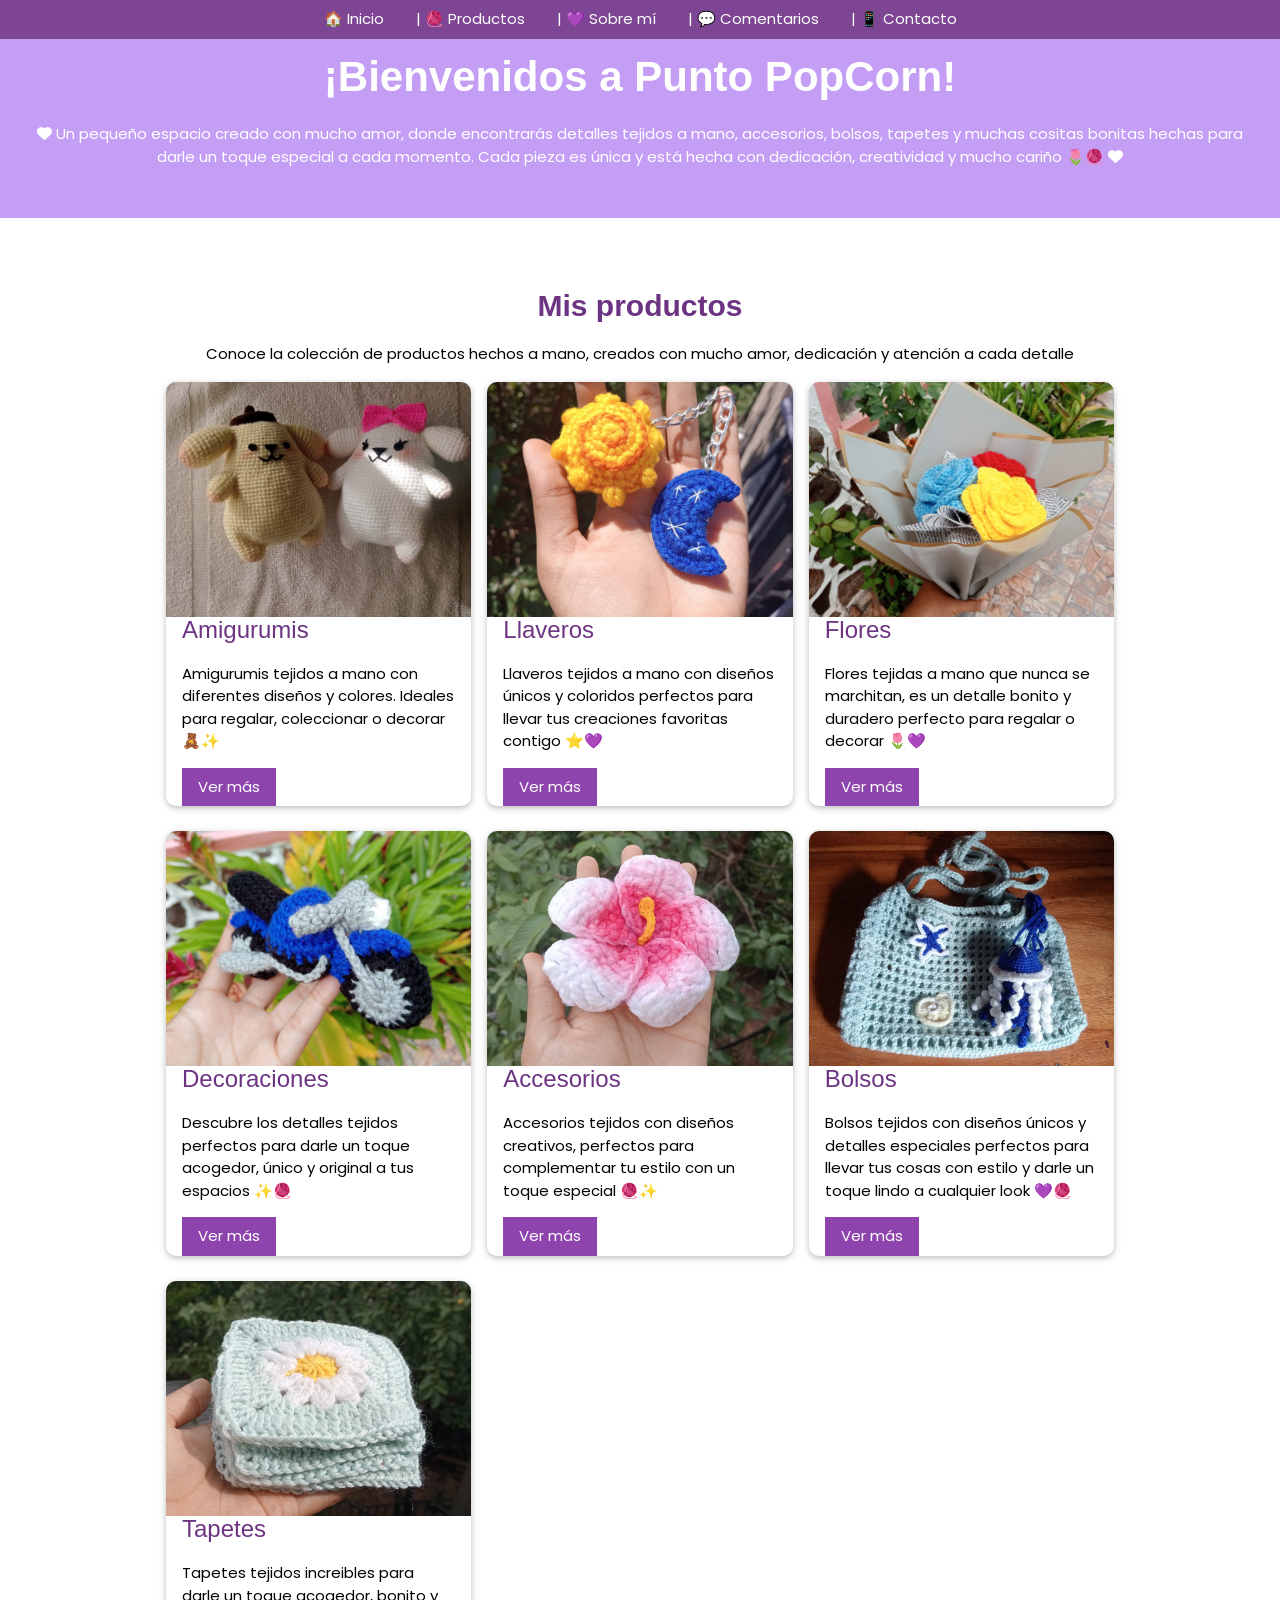
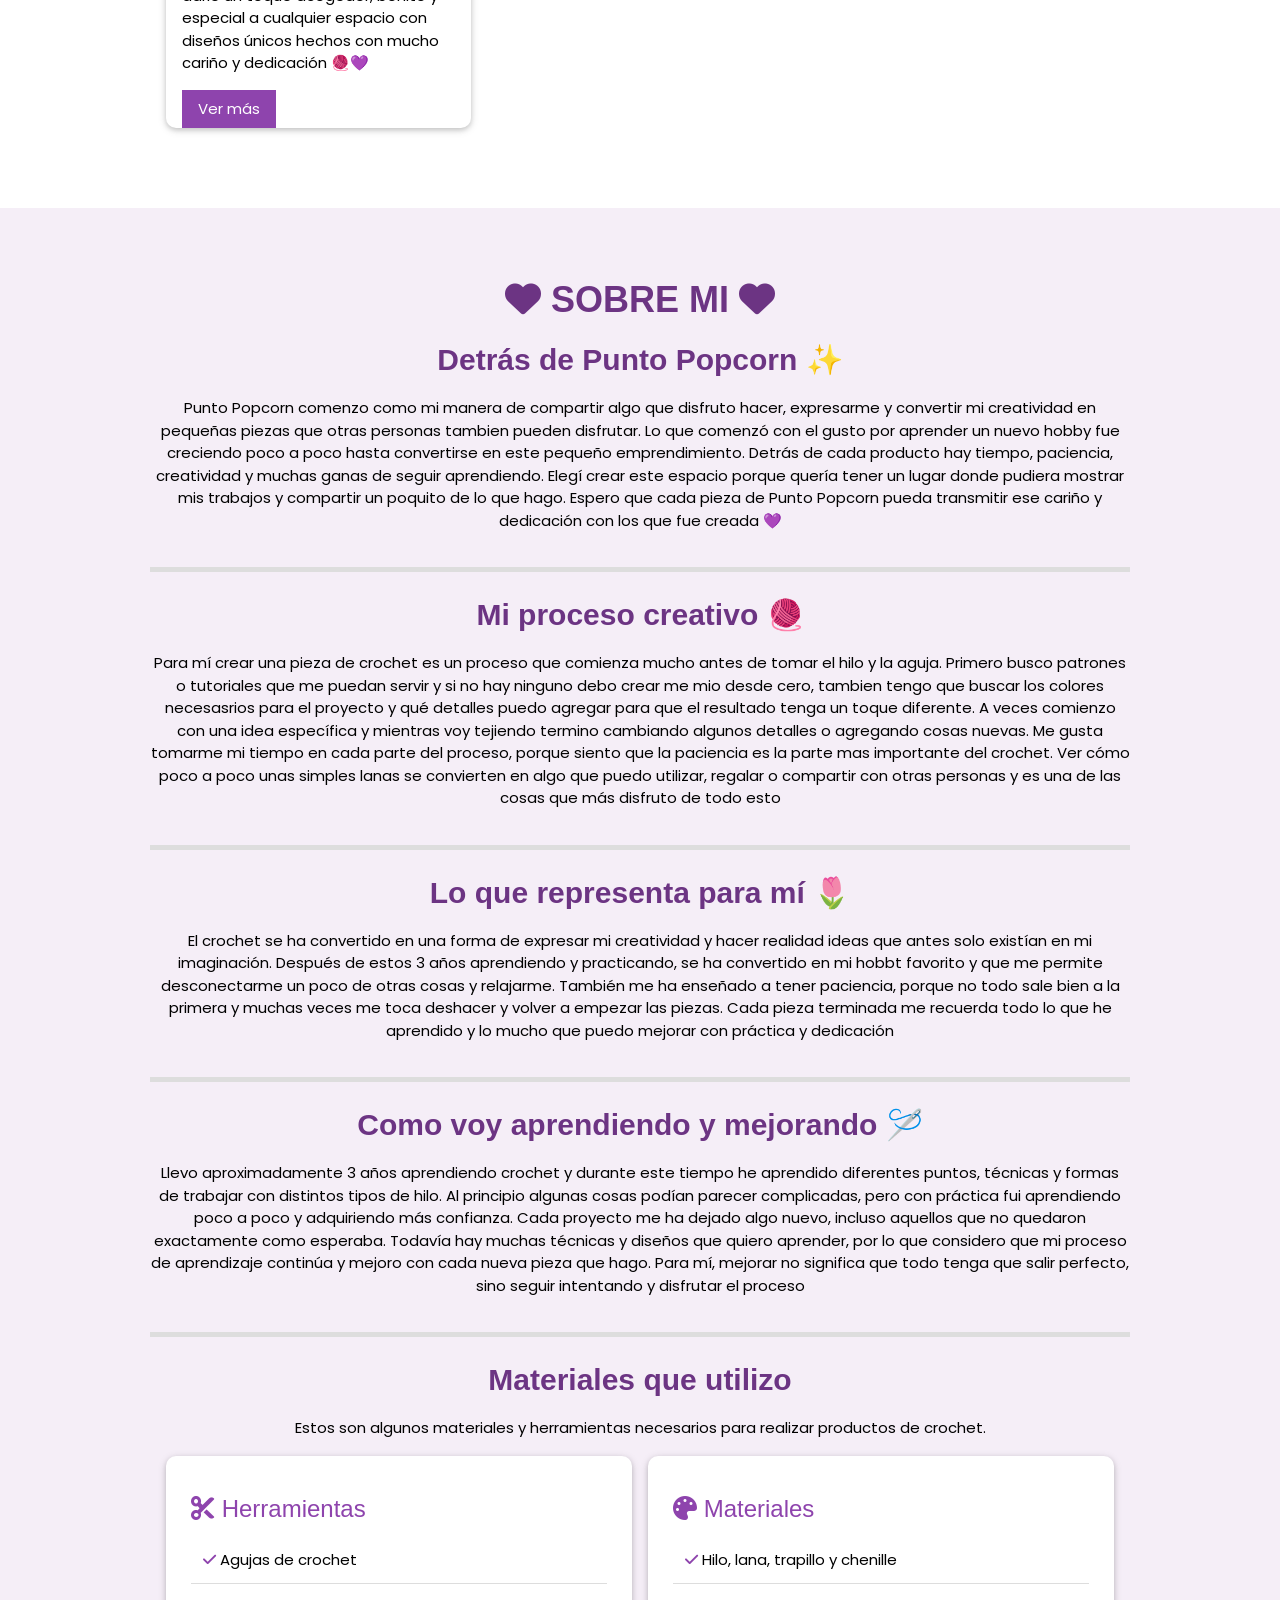
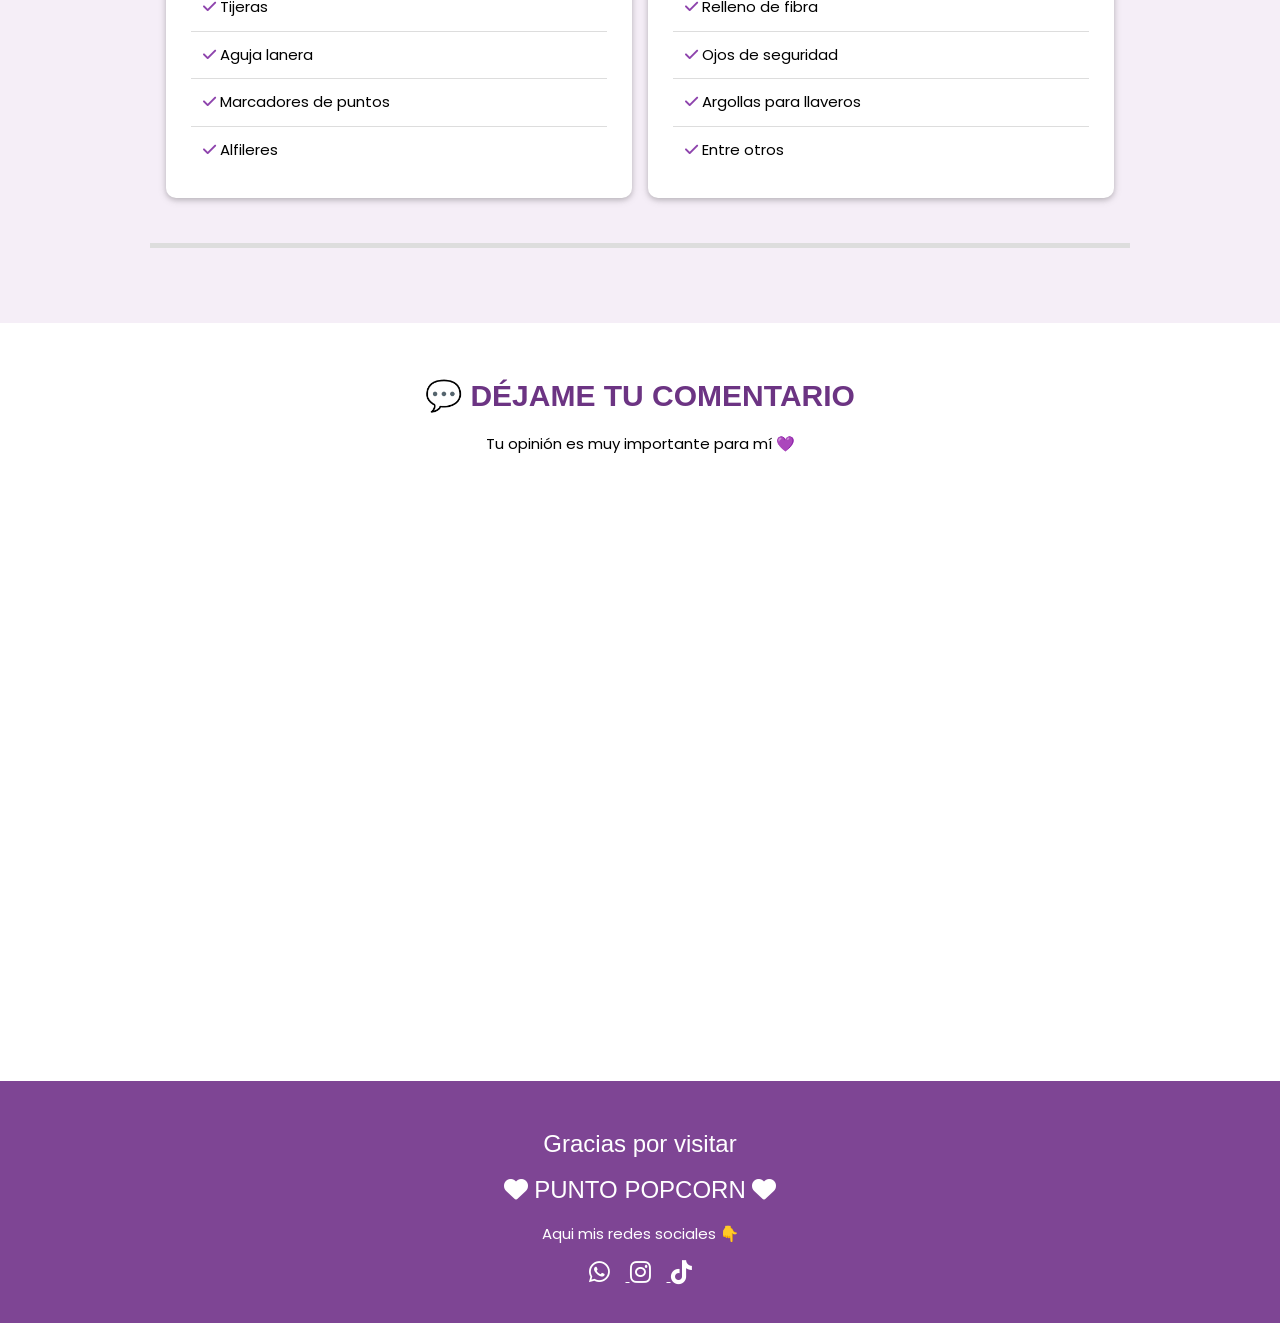
==== index.html @ 072940c1 "Update print statement from 'Hello' to 'Goodbye'" ====
<!DOCTYPE html>
<html lang="es">

<head>

    <meta charset="UTF-8">

    <meta name="viewport" content="width=device-width, initial-scale=1.0">

    <title>Punto PopCorn</title>

    <link rel="icon" type="image/png" href="Imagenes/logo.png">
    
    <!-- Biblioteca W3.CSS -->
    <link rel="stylesheet" href="https://www.w3schools.com/w3css/4/w3.css">

    <!-- Font Awesome para los iconos -->
    <link rel="stylesheet" href="https://cdnjs.cloudflare.com/ajax/libs/font-awesome/6.5.2/css/all.min.css">

    <!-- Fuente Poppins -->
    <link href="https://fonts.googleapis.com/css2?family=Poppins:wght@300;400;600;700&display=swap" rel="stylesheet">

    <!-- Nuestro archivo de estilos -->
    <link rel="stylesheet" href="style.css">

</head>

<body>

    <!-- ENCABEZADO -->
    <header id="inicio" class="encabezado w3-container w3-center">

        <h1>
           ¡Bienvenidos a Punto PopCorn!
        </h1>

        <p>
            <i class="fa-solid fa-heart"></i>
            Un pequeño espacio creado con mucho amor, donde encontrarás detalles tejidos a mano, accesorios, bolsos, tapetes y muchas cositas bonitas hechas para darle un toque especial a cada momento. Cada pieza es única y está hecha con dedicación, creatividad y mucho cariño 🌷🧶
            <i class="fa-solid fa-heart"></i>
        </p>

    </header>


    <!-- BARRA DE NAVEGACIÓN -->
   <nav class="w3-bar menu barra-navegacion">

    <a href="#inicio" class="w3-bar-item w3-button">
        🏠 Inicio
    </a>

    <a href="#productos" class="w3-bar-item w3-button">
        | 🧶 Productos
    </a>

    <a href="#materiales" class="w3-bar-item w3-button">
        | 💜 Sobre mí
    </a>

    <a href="#comentarios" class="w3-bar-item w3-button">
        | 💬 Comentarios
    </a>

    <a href="#contacto" class="w3-bar-item w3-button">
        | 📱 Contacto
    </a>

</nav>


    <!-- BANNER PRINCIPAL 
    <section id="inicio" class="banner">

        <div class="w3-center">

            <h1>¡Bienvenidos a Punto PopCorn!</h1>

            <p>
                Este es un pequeño espacio creado con mucho cariño para compartir mis productos y hacer que cada momento sea un poquito más especial 🧶✨
            </p>

            <a href="#productos" class="w3-button boton">
                Ver productos
            </a>

        </div>

    </section>
-->

    <!-- SECCIÓN DE PRODUCTOS -->
    <section id="productos" class="seccion">

        <div class="w3-content">

            <h2 class="w3-center titulo">
                Mis productos
            </h2>

            <p class="w3-center">
                Conoce la colección de productos hechos a mano, creados con mucho amor, dedicación y atención a cada detalle 
            </p>


            <div class="w3-row-padding w3-margin-top">


                <!-- TARJETA 1 -->
                <div class="w3-third">

                    <div class="w3-card tarjeta">

                        <!-- ESPACIO PARA TU IMAGEN -->
                        <div class="espacio-imagen">
                            <p>
                                <img src="Imagenes/producto1.jpeg" class="imagen-producto">
                            </p>
                        </div>

                        <div class="w3-container">

                            <h3>Amigurumis</h3>

                            <p>
                                Amigurumis tejidos a mano con diferentes diseños y colores. Ideales para regalar, coleccionar o decorar 🧸✨
                            </p>

                            <a href="amigurumis.html" class="w3-button boton">
                                Ver más
                            </a>

                        </div>

                    </div>

                </div>

                <!-- TARJETA 2 -->
                <div class="w3-third">

                    <div class="w3-card tarjeta">

                        <!-- ESPACIO PARA TU IMAGEN -->
                        <div class="espacio-imagen">
                            <p>
                                <img src="Imagenes/producto2.jpeg" class="imagen-producto">
                            </p>
                        </div>

                        <div class="w3-container">

                            <h3>Llaveros</h3>

                            <p>
                                Llaveros tejidos a mano con diseños únicos y coloridos perfectos para llevar tus creaciones favoritas contigo ⭐💜
                            </p>

                            <a href="llaveros.html" class="w3-button boton">
                                Ver más
                            </a>

                        </div>

                    </div>

                </div>

                <!-- TARJETA 3 -->
                <div class="w3-third">

                    <div class="w3-card tarjeta">

                        <!-- ESPACIO PARA TU IMAGEN -->
                        <div class="espacio-imagen">
                            <p>
                                <img src="Imagenes/producto3.jpeg" class="imagen-producto">
                            </p>
                        </div>

                        <div class="w3-container">

                            <h3>Flores</h3>

                            <p>
                                Flores tejidas a mano que nunca se marchitan, es un detalle bonito y duradero perfecto para regalar o decorar 🌷💜
                            </p>

                            <a href="flores.html" class="w3-button boton">
                                Ver más
                            </a>

                        </div>

                    </div>

                </div>

                <!-- TARJETA 4 -->
                <div class="w3-third">

                    <div class="w3-card tarjeta">

                        <!-- ESPACIO PARA TU IMAGEN -->
                        <div class="espacio-imagen">
                            <p>
                                <img src="Imagenes/producto4.jpeg" class="imagen-producto">
                            </p>
                        </div>

                        <div class="w3-container">

                            <h3>Decoraciones</h3>

                            <p>
                               Descubre los detalles tejidos perfectos para darle un toque acogedor, único y original a tus espacios ✨🧶
                            </p>

                            <a href="decoraciones.html" class="w3-button boton">
                                Ver más
                            </a>

                        </div>

                    </div>

                </div>

                <!-- TARJETA 5 -->
                <div class="w3-third">

                    <div class="w3-card tarjeta">

                        <!-- ESPACIO PARA TU IMAGEN -->
                        <div class="espacio-imagen">
                            <p>
                                <img src="Imagenes/producto5.jpeg" class="imagen-producto">
                            </p>
                        </div>

                        <div class="w3-container">

                            <h3>Accesorios</h3>

                            <p>
                               Accesorios tejidos con diseños creativos, perfectos para complementar tu estilo con un toque especial 🧶✨
                            </p>

                            <a href="accesorios.html" class="w3-button boton">
                                Ver más
                            </a>

                        </div>

                    </div>

                </div>

                <!-- TARJETA 6 -->
                <div class="w3-third">

                    <div class="w3-card tarjeta">

                        <!-- ESPACIO PARA TU IMAGEN -->
                        <div class="espacio-imagen">
                            <p>
                                <img src="Imagenes/producto6.jpeg" class="imagen-producto">
                            </p>
                        </div>

                        <div class="w3-container">

                            <h3>Bolsos</h3>

                            <p>
                               Bolsos tejidos con diseños únicos y detalles especiales perfectos para llevar tus cosas con estilo y darle un toque lindo a cualquier look 💜🧶
                            </p>

                            <a href="bolsos.html" class="w3-button boton">
                                Ver más
                            </a>

                        </div>

                    </div>

                </div>

                <!-- TARJETA 7 -->
                <div class="w3-third">

                    <div class="w3-card tarjeta">

                        <!-- ESPACIO PARA TU IMAGEN -->
                        <div class="espacio-imagen">
                            <p>
                                <img src="Imagenes/no.jpeg" class="imagen-producto">
                            </p>
                        </div>

                        <div class="w3-container">

                            <h3>Tapetes</h3>

                            <p>
                               Tapetes tejidos increibles para darle un toque acogedor, bonito y especial a cualquier espacio con diseños únicos hechos con mucho cariño y dedicación 🧶💜
                            </p>

                            <a href="tapetes.html" class="w3-button boton">
                                Ver más
                            </a>

                        </div>

                    </div>

                </div>

            </div>

        </div>

    </section>


    <!-- SECCIÓN SOBRE MI -->
    <section id="materiales" class="seccion materiales">
        
            <h1 class="w3-center titulo">
                <i class="fa-solid fa-heart"></i>
                SOBRE MI
                <i class="fa-solid fa-heart"></i>
            </h1>

        <div class="w3-content w3-center">
                    
                    <h2 class="w3-center titulo">
                        Detrás de Punto Popcorn ✨
                    </h2>

                    <p>
                        Punto Popcorn comenzo como mi manera de compartir algo que disfruto hacer, expresarme y convertir mi creatividad en pequeñas piezas que otras personas tambien pueden disfrutar. Lo que comenzó con el gusto por aprender un nuevo hobby fue creciendo poco a poco hasta convertirse en este pequeño emprendimiento. Detrás de cada producto hay tiempo, paciencia, creatividad y muchas ganas de seguir aprendiendo. Elegí crear este espacio porque quería tener un lugar donde pudiera mostrar mis trabajos y compartir un poquito de lo que hago. Espero que cada pieza de Punto Popcorn pueda transmitir ese cariño y dedicación con los que fue creada 💜
                    </p>

                </div>

        <div class="w3-content w3-center">
            
            <h2 class="w3-center titulo">
                Mi proceso creativo 🧶
            </h2>

            <p>
                Para mí crear una pieza de crochet es un proceso que comienza mucho antes de tomar el hilo y la aguja. Primero busco patrones o tutoriales que me puedan servir y si no hay ninguno debo crear me mio desde cero, tambien tengo que buscar los colores necesasrios para el proyecto y qué detalles puedo agregar para que el resultado tenga un toque diferente. A veces comienzo con una idea específica y mientras voy tejiendo termino cambiando algunos detalles o agregando cosas nuevas. Me gusta tomarme mi tiempo en cada parte del proceso, porque siento que la paciencia es la parte mas importante del crochet. Ver cómo poco a poco unas simples lanas se convierten en algo que puedo utilizar, regalar o compartir con otras personas y es una de las cosas que más disfruto de todo esto
            </p>

        </div>

        <div class="w3-content w3-center">
            
            <h2 class="w3-center titulo">
                Lo que representa para mí 🌷
            </h2>

            <p>
                El crochet se ha convertido en una forma de expresar mi creatividad y hacer realidad ideas que antes solo existían en mi imaginación. Después de estos 3 años aprendiendo y practicando, se ha convertido en mi hobbt favorito y que me permite desconectarme un poco de otras cosas y relajarme. También me ha enseñado a tener paciencia, porque no todo sale bien a la primera y muchas veces me toca deshacer y volver a empezar las piezas. Cada pieza terminada me recuerda todo lo que he aprendido y lo mucho que puedo mejorar con práctica y dedicación
            </p>

        </div>

        <div class="w3-content w3-center">
            
            <h2 class="w3-center titulo">
                Como voy aprendiendo y mejorando 🪡
            </h2>

            <p>
                Llevo aproximadamente 3 años aprendiendo crochet y durante este tiempo he aprendido diferentes puntos, técnicas y formas de trabajar con distintos tipos de hilo. Al principio algunas cosas podían parecer complicadas, pero con práctica fui aprendiendo poco a poco y adquiriendo más confianza. Cada proyecto me ha dejado algo nuevo, incluso aquellos que no quedaron exactamente como esperaba. Todavía hay muchas técnicas y diseños que quiero aprender, por lo que considero que mi proceso de aprendizaje continúa y mejoro con cada nueva pieza que hago. Para mí, mejorar no significa que todo tenga que salir perfecto, sino seguir intentando y disfrutar el proceso
            </p>

        </div>

        

        <div class="w3-content">

            <h2 class="w3-center titulo">
                Materiales que utilizo
            </h2>

            <p class="w3-center">
                Estos son algunos materiales y herramientas necesarios para realizar
                productos de crochet.
            </p>


            <div class="w3-row-padding w3-margin-top">


                <div class="w3-half">

                    <div class="w3-card tarjeta-material">

                        <h3>
                            <i class="fa-solid fa-scissors"></i>
                            Herramientas
                        </h3>

                        <ul class="w3-ul">

                            <li>
                                <i class="fa-solid fa-check"></i>
                                Agujas de crochet
                            </li>

                            <li>
                                <i class="fa-solid fa-check"></i>
                                Tijeras
                            </li>

                            <li>
                                <i class="fa-solid fa-check"></i>
                                Aguja lanera
                            </li>

                            <li>
                                <i class="fa-solid fa-check"></i>
                                Marcadores de puntos
                            </li>
                            
                            <li>
                                <i class="fa-solid fa-check"></i>
                                Alfileres
                            </li>

                        </ul>

                    </div>

                </div>


                <div class="w3-half">

                    <div class="w3-card tarjeta-material">

                        <h3>
                            <i class="fa-solid fa-palette"></i>
                            Materiales
                        </h3>

                        <ul class="w3-ul">

                            <li>
                                <i class="fa-solid fa-check"></i>
                                Hilo, lana, trapillo y chenille
                            </li>

                            <li>
                                <i class="fa-solid fa-check"></i>
                                Relleno de fibra
                            </li>

                            <li>
                                <i class="fa-solid fa-check"></i>
                                Ojos de seguridad
                            </li>

                            <li>
                                <i class="fa-solid fa-check"></i>
                                Argollas para llaveros
                            </li>

                            <li>
                                <i class="fa-solid fa-check"></i>
                                Entre otros
                            </li>

                        </ul>

                    </div>

                </div>

            </div>

        </div>

    </section>

    <!-- SECCIÓN COMENTARIOS -->
<section id="comentarios" class="seccion comentarios">

    <div class="w3-content w3-center">

        <h2 class="w3-center titulo">
            💬 DÉJAME TU COMENTARIO
        </h2>

        <p>
            Tu opinión es muy importante para mí 💜
        </p>

        <div class="formulario-google">

            <iframe 
                src="https://docs.google.com/forms/d/e/1FAIpQLSfWTBOUs1dNSIxHDwRB4_wzj9mtR5c60q-Q93vKbXkns4Nuuw/viewform?embedded=true"
                width="640"
                height="565"
                frameborder="0"
                marginheight="0"
                marginwidth="0">
                Cargando…
            </iframe>

        </div>

    </div>

</section>

    <!-- COMENTARIOS 
     <div class="w3-content w3-center comentarios">

    <h2 class="titulo">
        💬 Déjame tu comentario
    </h2>

    <p>
        Me encantaría saber qué opinas de mis productos 🌷
    </p>

    <form>
        <input 
            class="w3-input w3-border" 
            type="text" 
            placeholder="Tu nombre"
            required
        >

        <br>

        <textarea 
            class="w3-input w3-border" 
            rows="4" 
            placeholder="Escribe tu comentario..."
            required
        ></textarea>

        <br>

        <button class="w3-button boton" type="submit">
            💌 Enviar comentario
        </button>
    </form> -->

</div>

    <!-- PIE DE PÁGINA -->
   <footer id="contacto" class="pie-pagina">

    <h3>Gracias por visitar</h3>

    <h3>
        <i class="fa-solid fa-heart"></i>
        PUNTO POPCORN
        <i class="fa-solid fa-heart"></i>
    </h3>

    <p>
        Aqui mis redes sociales 👇
    </p>

    <div>
        <a href="https://wa.me/50433105669" target="_blank">
            <i class="fa-brands fa-whatsapp w3-xlarge w3-margin-right"></i>
        </a>

        <a href="https://www.instagram.com/punto_popcornhn/?utm_source=ig_web_button_share_sheet" target="_blank">
            <i class="fa-brands fa-instagram w3-xlarge w3-margin-right"></i>
        </a>

        <a href="https://www.tiktok.com/@punto_popcorn?is_from_webapp=1&sender_device=pc" target="_blank">
            <i class="fa-brands fa-tiktok w3-xlarge"></i>
        </a>

    </div>

</footer>
---- style.css ----
/* ESTILOS GENERALES */

body {
    font-family: 'Poppins', sans-serif;
    margin: 0;
}


/* ENCABEZADO */

.encabezado {
    background-color: #c49ef5;
    color: white;
    padding: 35px;
}

.encabezado h1 {
    font-size: 42px;
    font-weight: 700;
}


/* MENÚ */

.barra-navegacion {
    display: flex;
    justify-content: center;
    flex-wrap: nowrap;
    overflow-x: auto;
}

.barra-navegacion a {
    flex-shrink: 0;
}

.menu {
    position: fixed;
    top: 0;
    left: 0;
    width: 100%;
    z-index: 1000;
    background-color: #7e4594;
}

.menu a {
    color: white;
}

.menu a:hover {
    background-color: #bb8fce;
    color: white;
}


/* BANNER 

.banner {
    background-color: #cc91e7;
    height: 350px;
    display: flex;
    justify-content: center;
    align-items: center;
    color: #400046;
}

.banner h1 {
    font-size: 45px;
    font-weight: 700;
}
*/

/* BOTONES */

.boton {
    background-color: #8e44ad;
    color: white;
}

.boton:hover {
    background-color: #6c3483;
}


/* SECCIONES */

.seccion {
    padding: 55px 20px;
}


/* TITULOS */

.titulo {
    color: #6c3483;
    font-weight: 700;
}


/* TARJETAS */

.tarjeta {
    background-color: white;
    margin-bottom: 25px;
    border-radius: 10px;
    overflow: hidden;
}

.tarjeta h3 {
    color: #6c3483;
}


/* ESPACIO PARA LAS IMÁGENES */

.espacio-imagen {
    height: 220px;

    background-color: #eadcf0;

    display: flex;
    justify-content: center;
    align-items: center;

    color: #6c3483;
}

.imagen-producto {
    width: 100%;
    height: 250px;
    object-fit: cover;
}

/* SECCIÓN DE MATERIALES */

.materiales .w3-content {
    border-bottom: 5px solid #ddd;
    padding-bottom: 20px;
    margin-bottom: 20px;
}

.materiales {
    background-color: #f5eef7;
}

.tarjeta-material {
    background-color: white;
    padding: 25px;
    margin-bottom: 25px;
    border-radius: 10px;
}

.tarjeta-material h3 {
    color: #8e44ad;
}

.tarjeta-material li {
    padding: 12px;
}

.tarjeta-material i {
    color: #8e44ad;
}

/* SECCIÓN COMENTARIOS */

.comentarios {
    padding: 40px 20px;
}

.formulario-google {
    display: flex;
    justify-content: center;
    margin-top: 20px;
}

.formulario-google iframe {
    width: 100%;
    max-width: 640px;
    min-height: 565px;
    border: none;
    border-radius: 15px;
}

/* COMENTARIOS 

.comentarios {
    padding: 30px;
    margin-top: 30px;
    margin-bottom: 30px;
}

.comentarios input,
.comentarios textarea {
    border-radius: 10px;
}

.boton {
    border-radius: 10px;
} */

/* PIE DE PÁGINA */

.pie-pagina {
    background-color: #7e4594;
    color: white;

    text-align: center;

    padding: 35px;
}


/* RESPONSIVIDAD */

@media screen and (max-width: 600px) {

    .encabezado h1 {
        font-size: 30px;
    }

    .banner h1 {
        font-size: 32px;
    }

    .menu a {
        width: 100%;
        text-align: center;
    }

}

@media (max-width: 600px) {
    .menu a {
        font-size: 12px;
        padding: 8px 5px !important;
    }
}

@media screen and (max-width: 600px) {

    .barra-navegacion {
        display: grid;
        grid-template-columns: repeat(6, 1fr);
    }

    .barra-navegacion a {
        width: auto !important;
        text-align: center;
        font-size: 12px;
        padding: 8px 2px !important;
    }

    .barra-navegacion a:nth-child(1) {
        grid-column: span 2;
    }

    .barra-navegacion a:nth-child(2) {
        grid-column: span 2;
    }

    .barra-navegacion a:nth-child(3) {
        grid-column: span 2;
    }

    .barra-navegacion a:nth-child(4) {
        grid-column: 2 / span 2;
    }

    .barra-navegacion a:nth-child(5) {
        grid-column: 4 / span 2;
    }

    .encabezado {
        padding-top: 100px;
    }

}
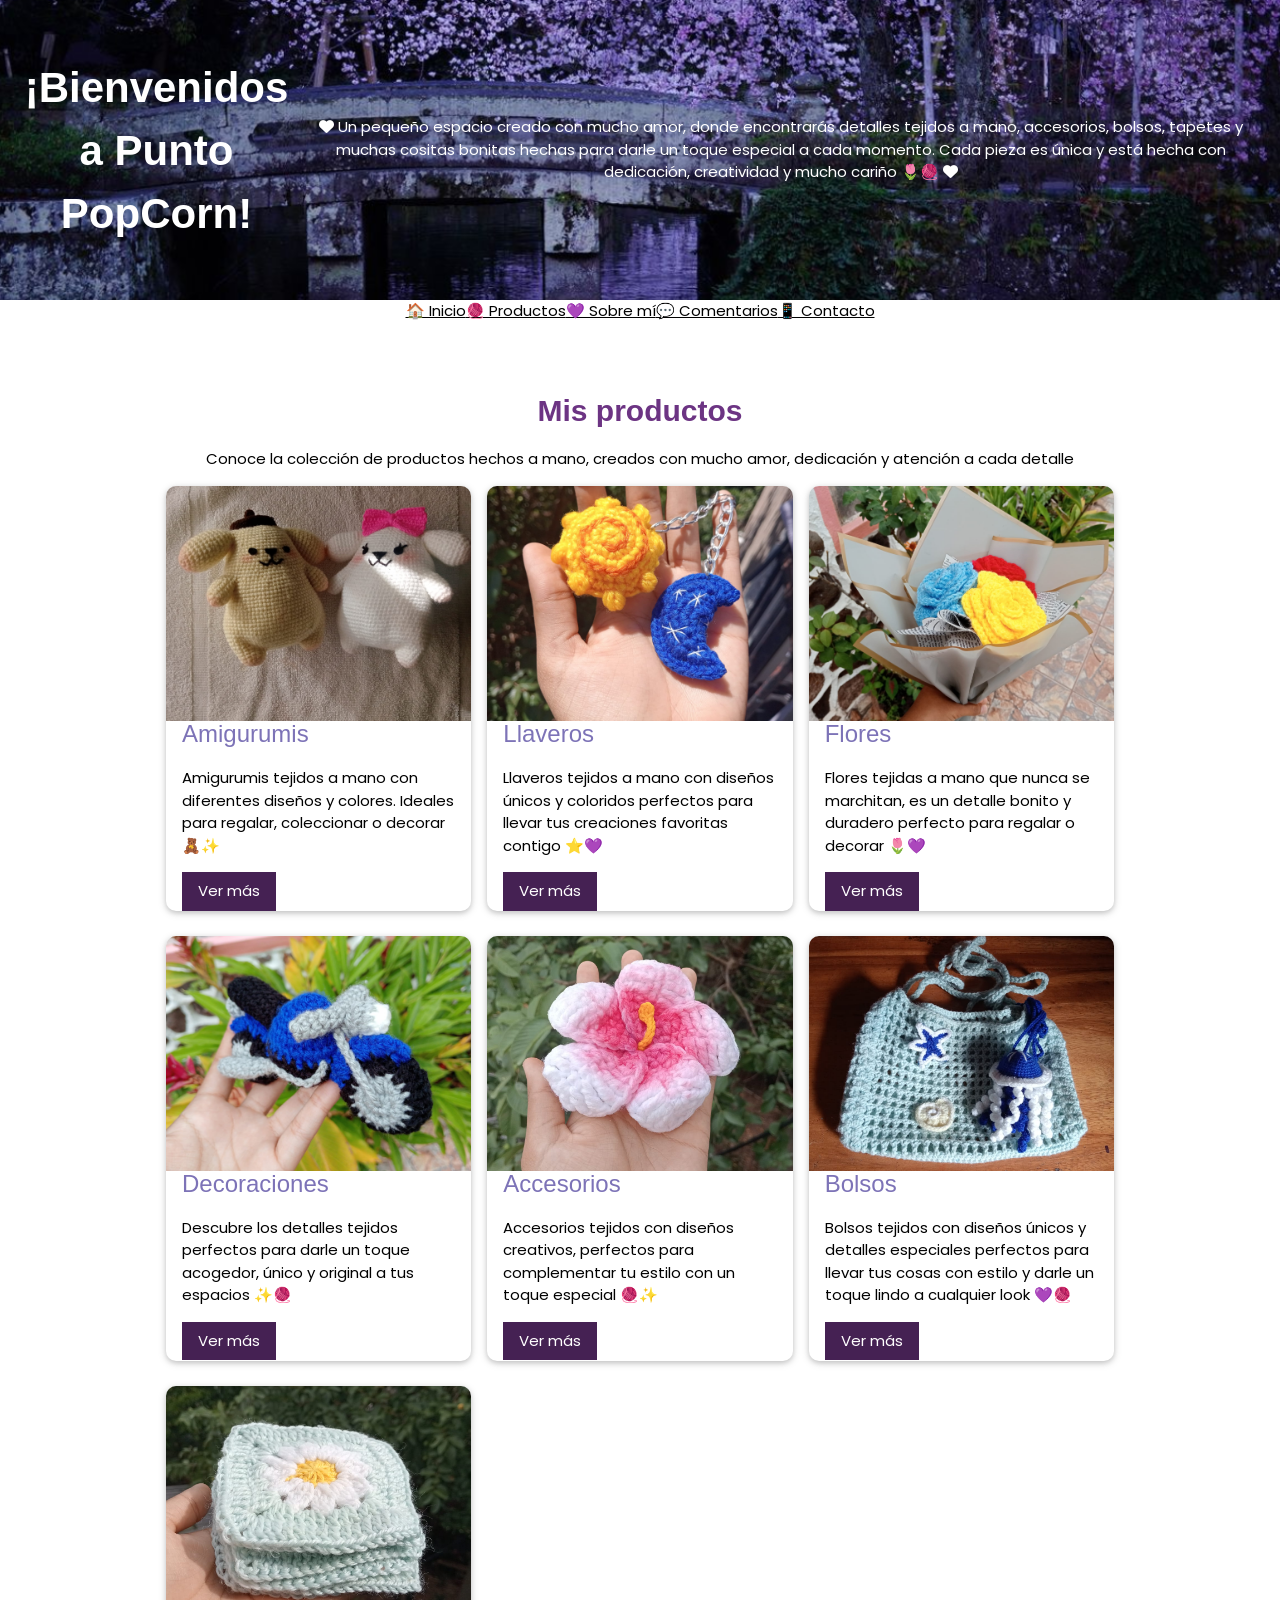
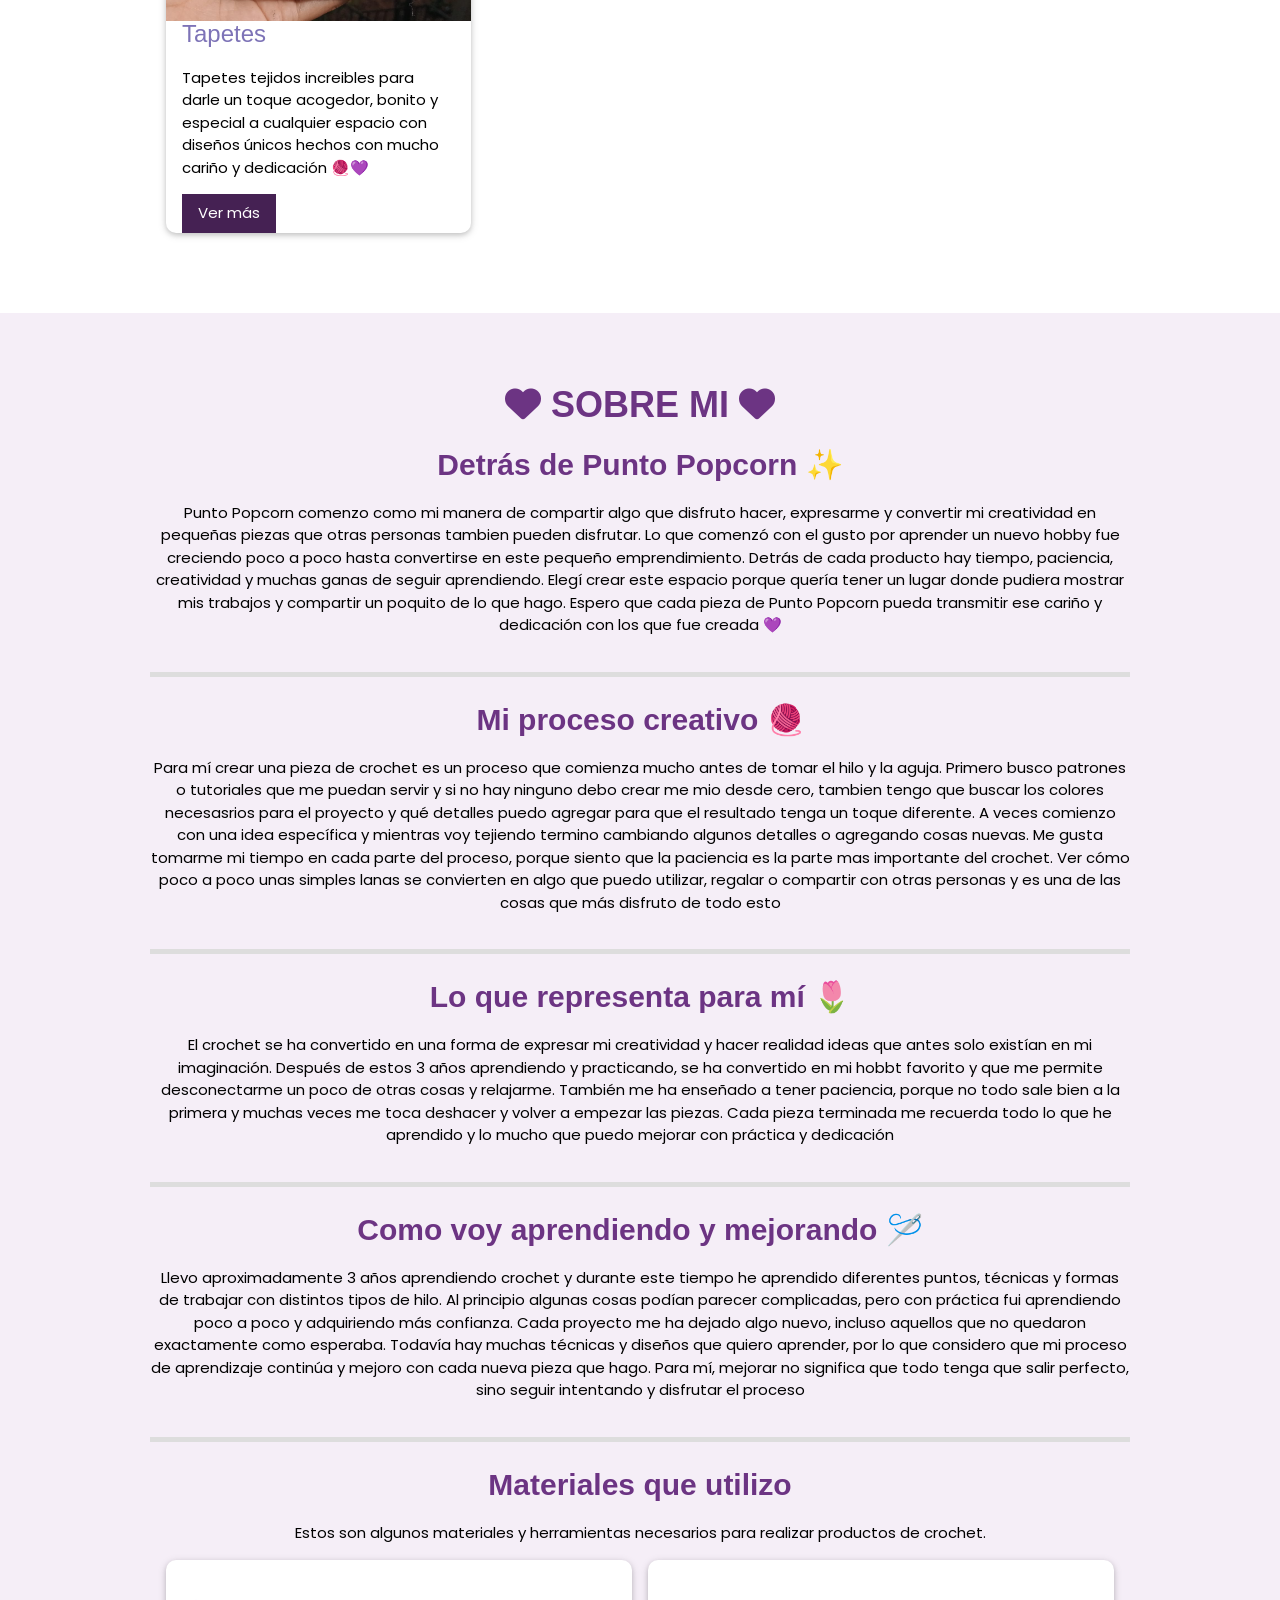
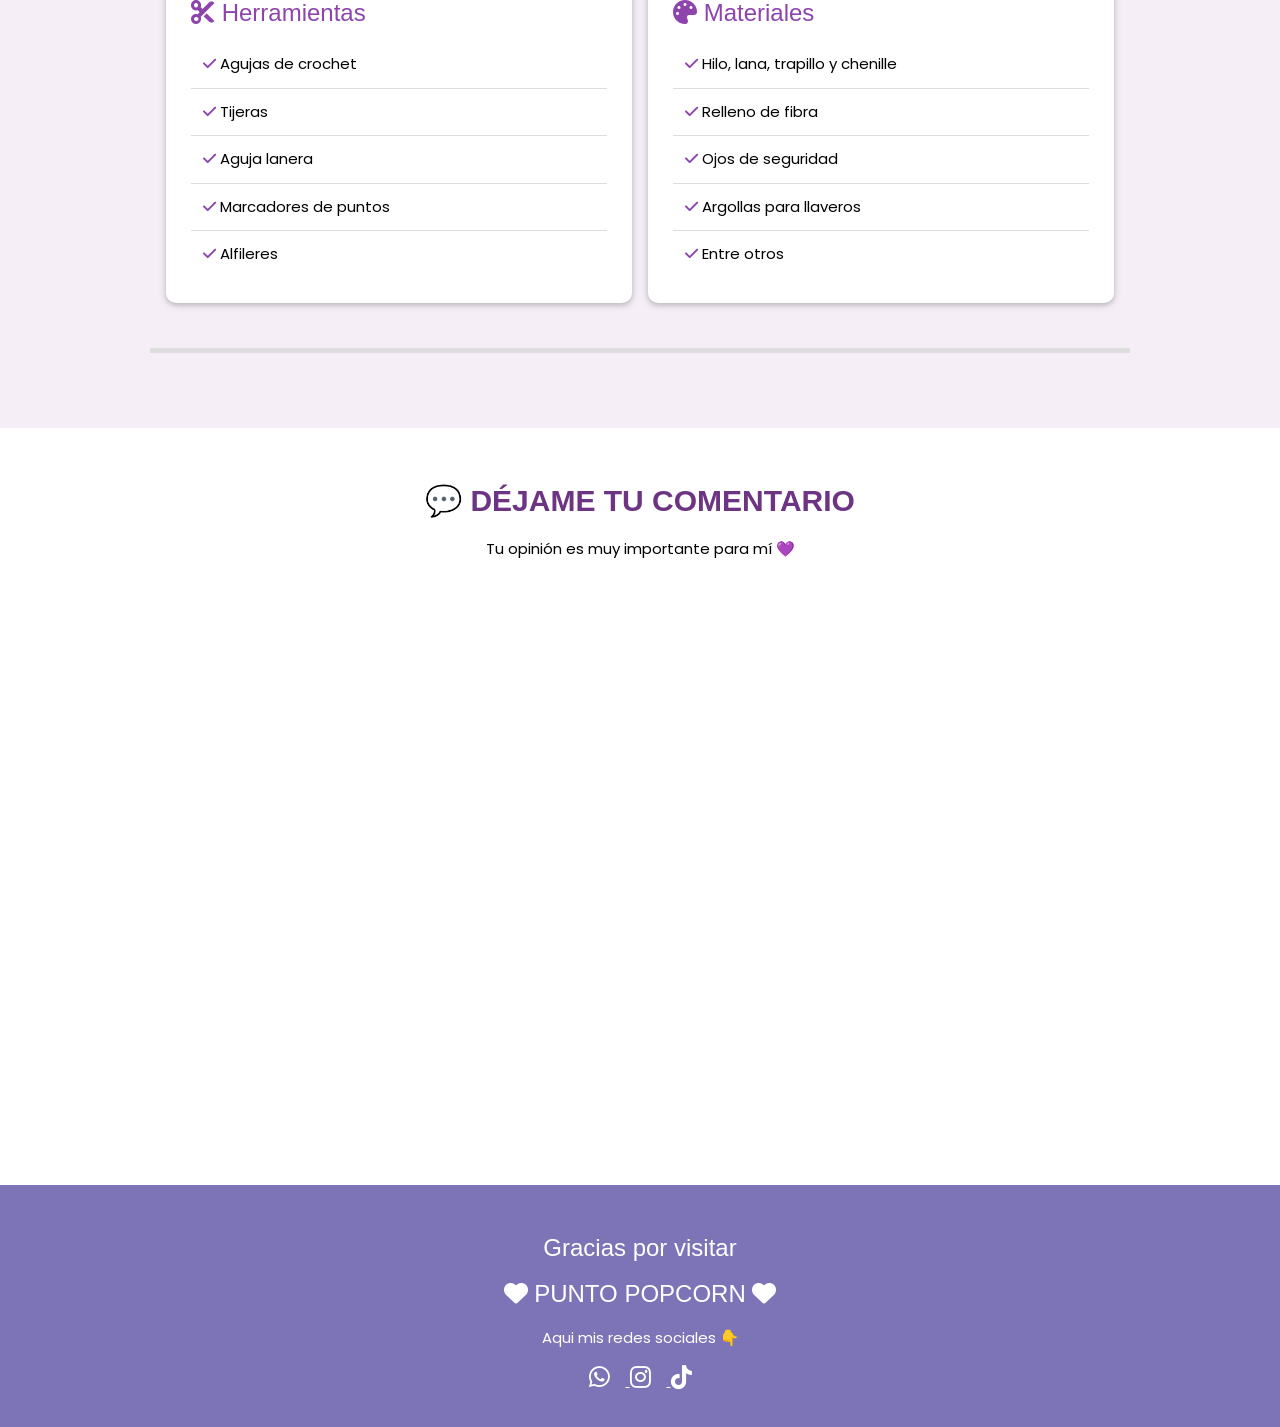
==== commit 276df800: "Fix HTML encoding issues and clean up structure" ====
--- a/index.html
+++ b/index.html
@@ -44,50 +44,30 @@
 
 
     <!-- BARRA DE NAVEGACIÓN -->
-   <nav class="w3-bar menu barra-navegacion">
-
-    <a href="#inicio" class="w3-bar-item w3-button">
+   <nav class="barra-navegacion">
+
+    <a href="#inicio">
         🏠 Inicio
     </a>
 
-    <a href="#productos" class="w3-bar-item w3-button">
-        | 🧶 Productos
+    <a href="#productos">
+        🧶 Productos
     </a>
 
-    <a href="#materiales" class="w3-bar-item w3-button">
-        | 💜 Sobre mí
+    <a href="#materiales">
+        💜 Sobre mí
     </a>
 
-    <a href="#comentarios" class="w3-bar-item w3-button">
-        | 💬 Comentarios
+    <a href="#comentarios">
+        💬 Comentarios
     </a>
 
-    <a href="#contacto" class="w3-bar-item w3-button">
-        | 📱 Contacto
+    <a href="#contacto">
+        📱 Contacto
     </a>
 
 </nav>
 
-
-    <!-- BANNER PRINCIPAL 
-    <section id="inicio" class="banner">
-
-        <div class="w3-center">
-
-            <h1>¡Bienvenidos a Punto PopCorn!</h1>
-
-            <p>
-                Este es un pequeño espacio creado con mucho cariño para compartir mis productos y hacer que cada momento sea un poquito más especial 🧶✨
-            </p>
-
-            <a href="#productos" class="w3-button boton">
-                Ver productos
-            </a>
-
-        </div>
-
-    </section>
--->
 
     <!-- SECCIÓN DE PRODUCTOS -->
     <section id="productos" class="seccion">
--- a/style.css
+++ b/style.css
@@ -6,17 +6,30 @@
 }
 
 
-/* ENCABEZADO */
+/* ENCABEZADO 
 
 .encabezado {
     background-color: #c49ef5;
     color: white;
     padding: 35px;
+}*/
+
+.encabezado {
+    background-image: url("Imagenes/header3.png");
+    background-size: cover;
+    background-position: center;
+    background-repeat: no-repeat;
+    display: flex;
+    justify-content: center;
+    align-items: center;
+    text-align: center;
+    color: white;
 }
 
 .encabezado h1 {
     font-size: 42px;
     font-weight: 700;
+    color: white;
 }
 
 
@@ -39,7 +52,7 @@
     left: 0;
     width: 100%;
     z-index: 1000;
-    background-color: #7e4594;
+    background-color: #7D73B7;
 }
 
 .menu a {
@@ -52,32 +65,15 @@
 }
 
 
-/* BANNER 
-
-.banner {
-    background-color: #cc91e7;
-    height: 350px;
-    display: flex;
-    justify-content: center;
-    align-items: center;
-    color: #400046;
-}
-
-.banner h1 {
-    font-size: 45px;
-    font-weight: 700;
-}
-*/
-
 /* BOTONES */
 
 .boton {
-    background-color: #8e44ad;
+    background-color: rgb(69, 33, 83);
     color: white;
 }
 
 .boton:hover {
-    background-color: #6c3483;
+    background-color: rgb(39, 19, 48);
 }
 
 
@@ -106,7 +102,7 @@
 }
 
 .tarjeta h3 {
-    color: #6c3483;
+    color: #7D73B7;
 }
 
 
@@ -114,14 +110,9 @@
 
 .espacio-imagen {
     height: 220px;
-
-    background-color: #eadcf0;
-
     display: flex;
     justify-content: center;
     align-items: center;
-
-    color: #6c3483;
 }
 
 .imagen-producto {
@@ -201,7 +192,7 @@
 /* PIE DE PÁGINA */
 
 .pie-pagina {
-    background-color: #7e4594;
+    background-color: #7D73B7;
     color: white;
 
     text-align: center;
@@ -209,69 +200,106 @@
     padding: 35px;
 }
 
-
 /* RESPONSIVIDAD */
 
 @media screen and (max-width: 600px) {
 
+    /* HEADER */
+    .encabezado {
+        min-height: 220px;
+        padding: 80px 15px 25px;
+    }
+
     .encabezado h1 {
-        font-size: 30px;
-    }
-
-    .banner h1 {
-        font-size: 32px;
-    }
-
-    .menu a {
+        font-size: 22px;
+        line-height: 1.2;
+        margin: 0;
+    }
+
+
+    /* MENÚ EN CELULAR */
+
+    .menu.barra-navegacion {
+        display: flex !important;
+        flex-wrap: wrap !important;
+        width: 100% !important;
+        overflow: hidden !important;
+    }
+
+    .menu.barra-navegacion a {
+        float: none !important;
+        display: flex !important;
+        justify-content: center;
+        align-items: center;
+
+        box-sizing: border-box !important;
+        margin: 0 !important;
+
+        font-size: 11px !important;
+        padding: 9px 2px !important;
+        line-height: 1.2;
+
+        white-space: nowrap;
+    }
+
+    /* PRIMERA FILA */
+    .menu.barra-navegacion a:nth-child(1),
+    .menu.barra-navegacion a:nth-child(2),
+    .menu.barra-navegacion a:nth-child(3) {
+        width: 33.3333% !important;
+    }
+
+    /* SEGUNDA FILA */
+    .menu.barra-navegacion a:nth-child(4) {
+        width: 66.6666% !important;
+    }
+
+    .menu.barra-navegacion a:nth-child(5) {
+        width: 33.3333% !important;
+    }
+
+
+    /* SECCIONES */
+    .seccion {
+        padding: 40px 15px;
+    }
+
+
+    /* TÍTULOS */
+    .titulo {
+        font-size: 25px;
+    }
+
+
+    /* IMÁGENES */
+
+    .espacio-imagen p {
         width: 100%;
-        text-align: center;
-    }
-
-}
-
-@media (max-width: 600px) {
-    .menu a {
-        font-size: 12px;
-        padding: 8px 5px !important;
-    }
-}
-
-@media screen and (max-width: 600px) {
-
-    .barra-navegacion {
-        display: grid;
-        grid-template-columns: repeat(6, 1fr);
-    }
-
-    .barra-navegacion a {
-        width: auto !important;
-        text-align: center;
-        font-size: 12px;
-        padding: 8px 2px !important;
-    }
-
-    .barra-navegacion a:nth-child(1) {
-        grid-column: span 2;
-    }
-
-    .barra-navegacion a:nth-child(2) {
-        grid-column: span 2;
-    }
-
-    .barra-navegacion a:nth-child(3) {
-        grid-column: span 2;
-    }
-
-    .barra-navegacion a:nth-child(4) {
-        grid-column: 2 / span 2;
-    }
-
-    .barra-navegacion a:nth-child(5) {
-        grid-column: 4 / span 2;
-    }
+        height: 100%;
+        margin: 0;
+        padding: 0;
+    }
+
+    .imagen-producto {
+        display: block;
+        width: 100%;
+        height: 220px;
+        object-fit: cover;
+    }
+
+    /* PIE DE PÁGINA */
+    .pie-pagina {
+        padding: 25px 15px;
+    }
+}
+
+
+/* COMPUTADORA */
+
+@media screen and (min-width: 601px) {
 
     .encabezado {
-        padding-top: 100px;
-    }
-
-}
+        min-height: 300px;
+    }
+
+}
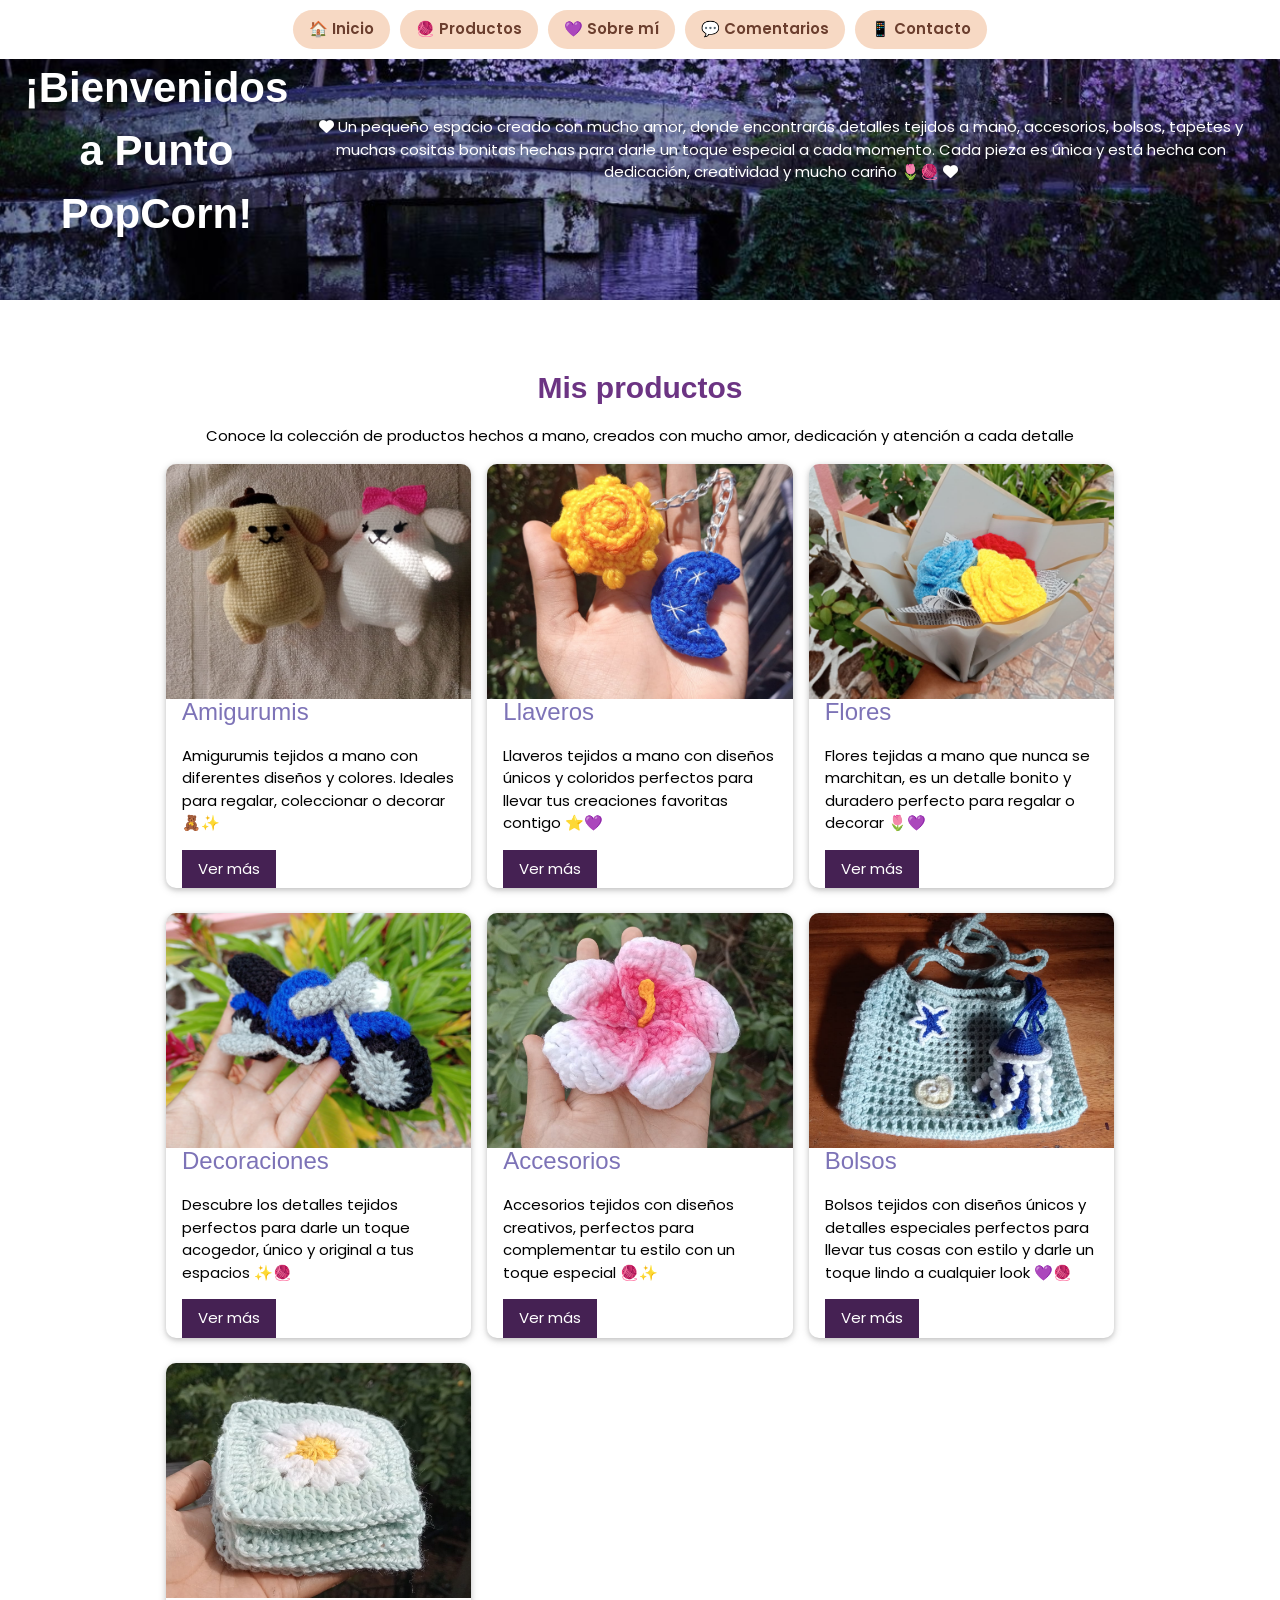
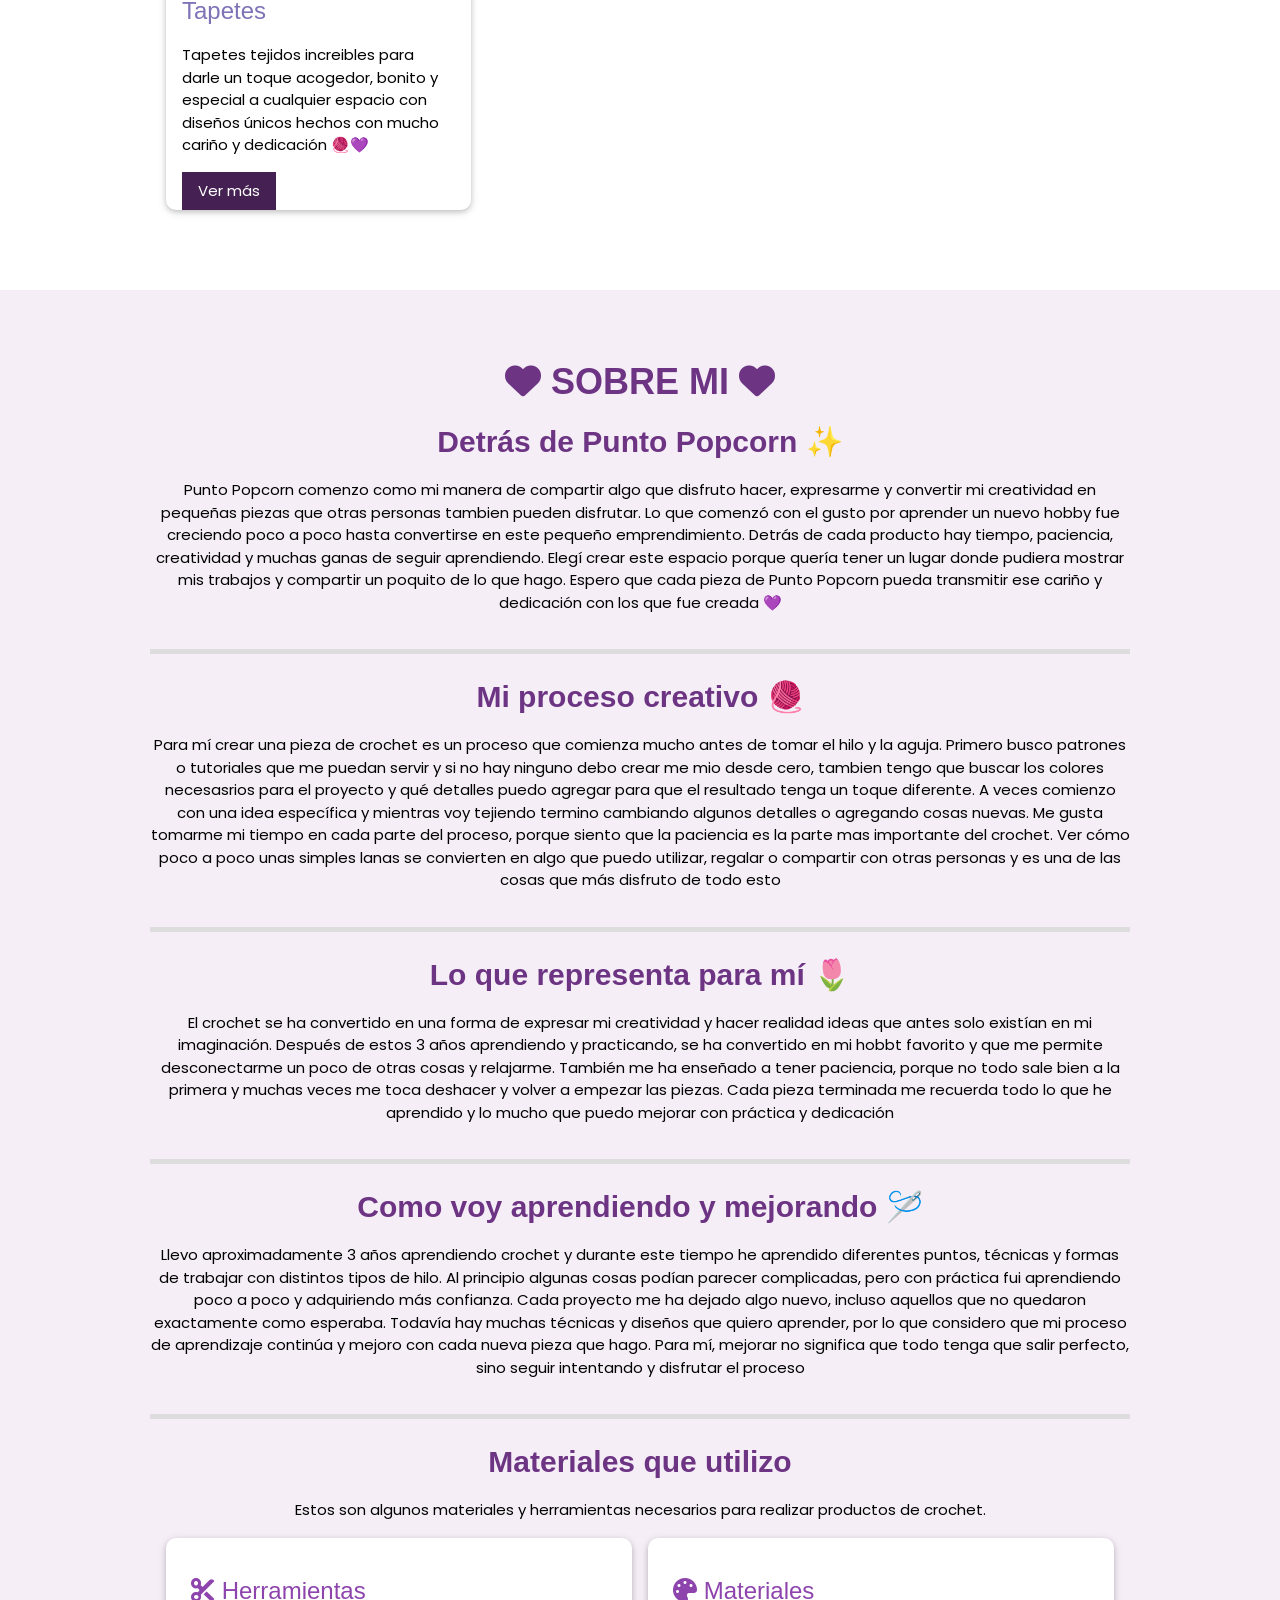
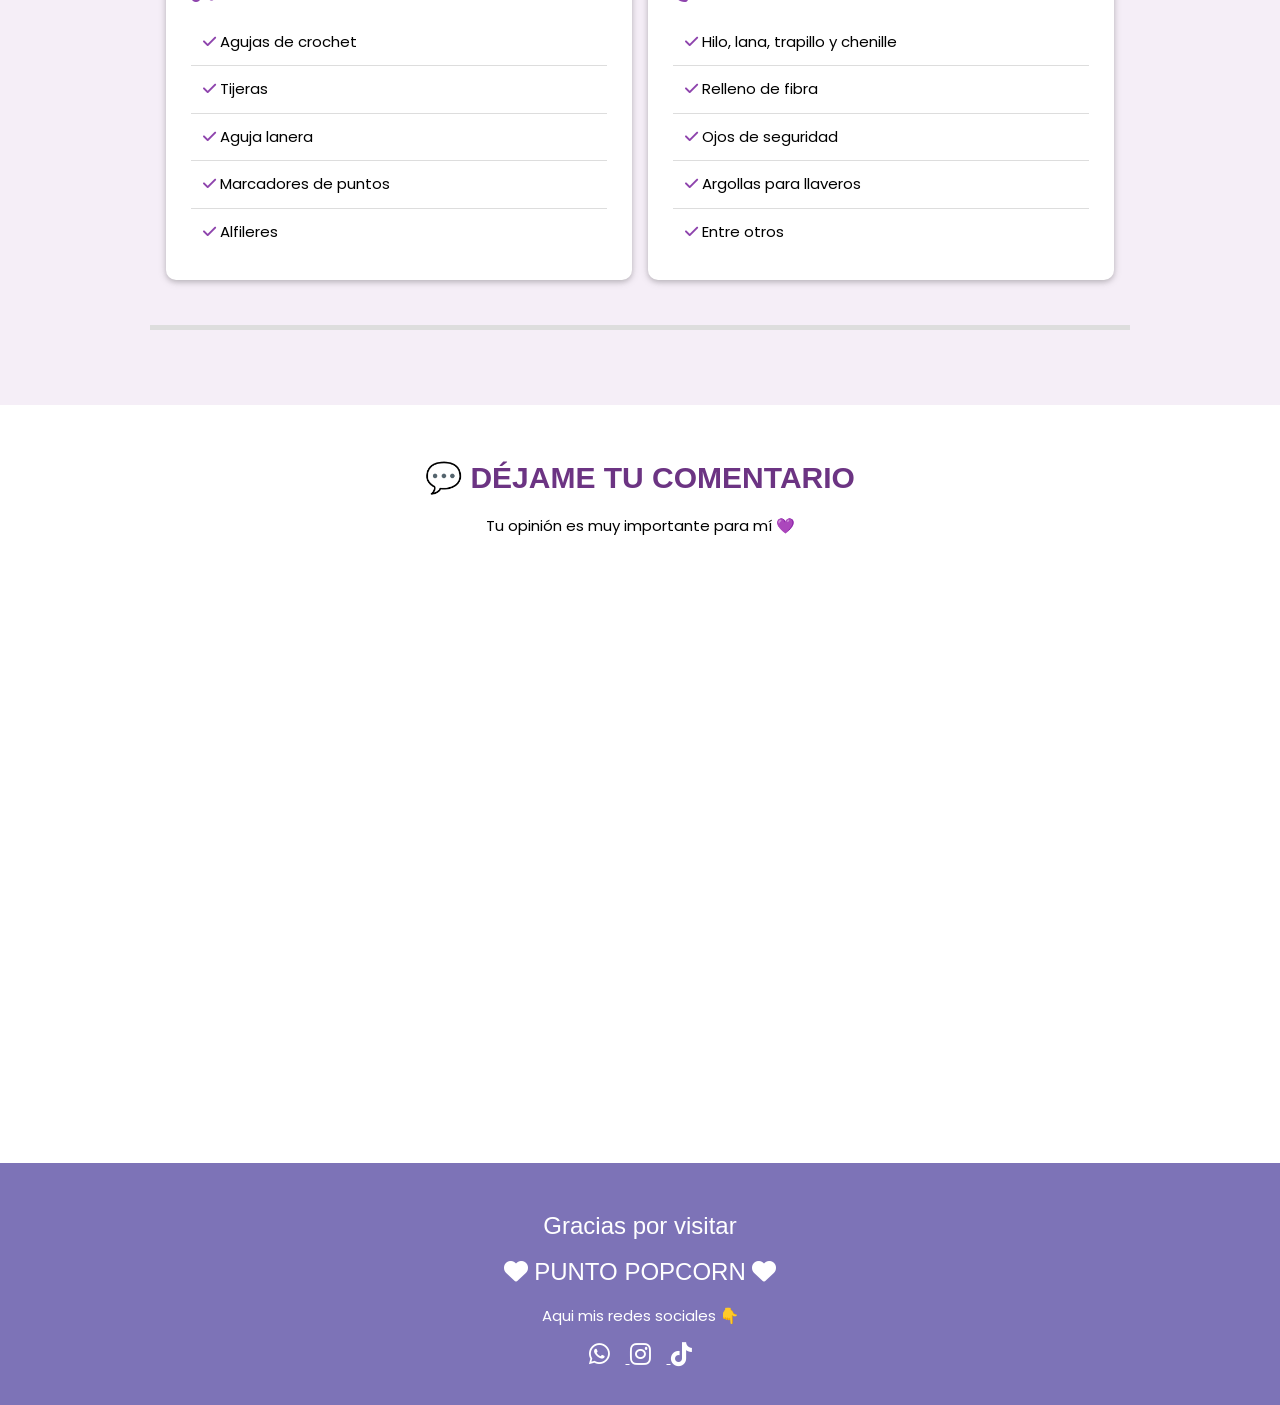
==== commit 6a782d6d: "Restore index.html with original content" ====
--- a/index.html
+++ b/index.html
@@ -44,25 +44,25 @@
 
 
     <!-- BARRA DE NAVEGACIÓN -->
-   <nav class="barra-navegacion">
-
-    <a href="#inicio">
+   <nav class="w3-bar menu barra-navegacion">
+
+    <a href="#inicio" class="w3-bar-item">
         🏠 Inicio
     </a>
 
-    <a href="#productos">
+    <a href="#productos" class="w3-bar-item">
         🧶 Productos
     </a>
 
-    <a href="#materiales">
+    <a href="#materiales" class="w3-bar-item">
         💜 Sobre mí
     </a>
 
-    <a href="#comentarios">
+    <a href="#comentarios" class="w3-bar-item">
         💬 Comentarios
     </a>
 
-    <a href="#contacto">
+    <a href="#contacto" class="w3-bar-item">
         📱 Contacto
     </a>
 
--- a/style.css
+++ b/style.css
@@ -38,30 +38,47 @@
 .barra-navegacion {
     display: flex;
     justify-content: center;
+    align-items: center;
     flex-wrap: nowrap;
-    overflow-x: auto;
-}
-
-.barra-navegacion a {
-    flex-shrink: 0;
-}
-
-.menu {
+    gap: 10px;
+
     position: fixed;
     top: 0;
     left: 0;
     width: 100%;
+
     z-index: 1000;
-    background-color: #7D73B7;
-}
-
-.menu a {
-    color: white;
-}
-
-.menu a:hover {
-    background-color: #bb8fce;
-    color: white;
+
+    background-color: white;
+    padding: 10px 15px;
+
+    box-shadow: 0 2px 8px rgba(0, 0, 0, 0.08);
+
+    overflow-x: auto;
+}
+
+.barra-navegacion a {
+    flex-shrink: 0;
+
+    text-decoration: none;
+
+    color: #6b3e2e;
+    background-color: #f7d9c4;
+
+    padding: 10px 18px;
+
+    border-radius: 20px;
+
+    font-weight: 600;
+
+    transition: 0.3s;
+}
+
+.barra-navegacion a:hover {
+    background-color: #e9b89f;
+    color: #6b3e2e;
+
+    transform: translateY(-2px);
 }
 
 
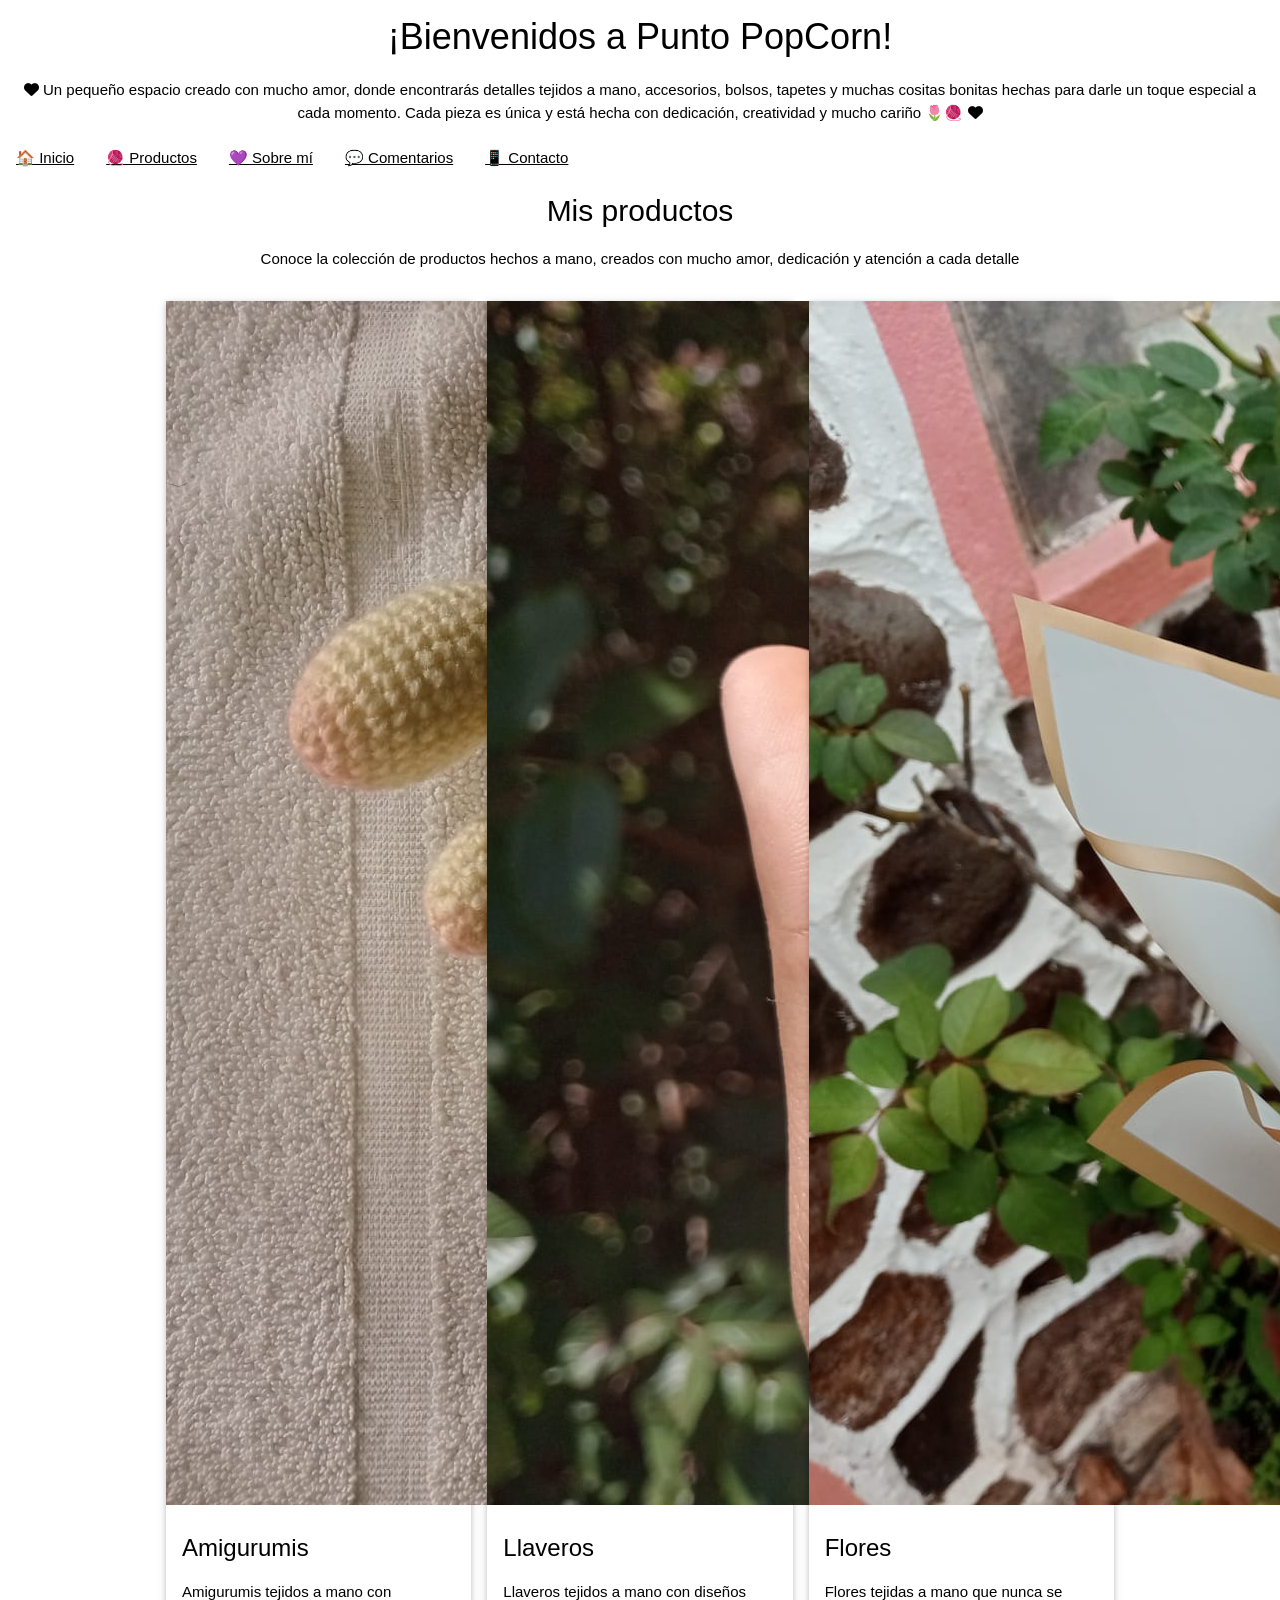
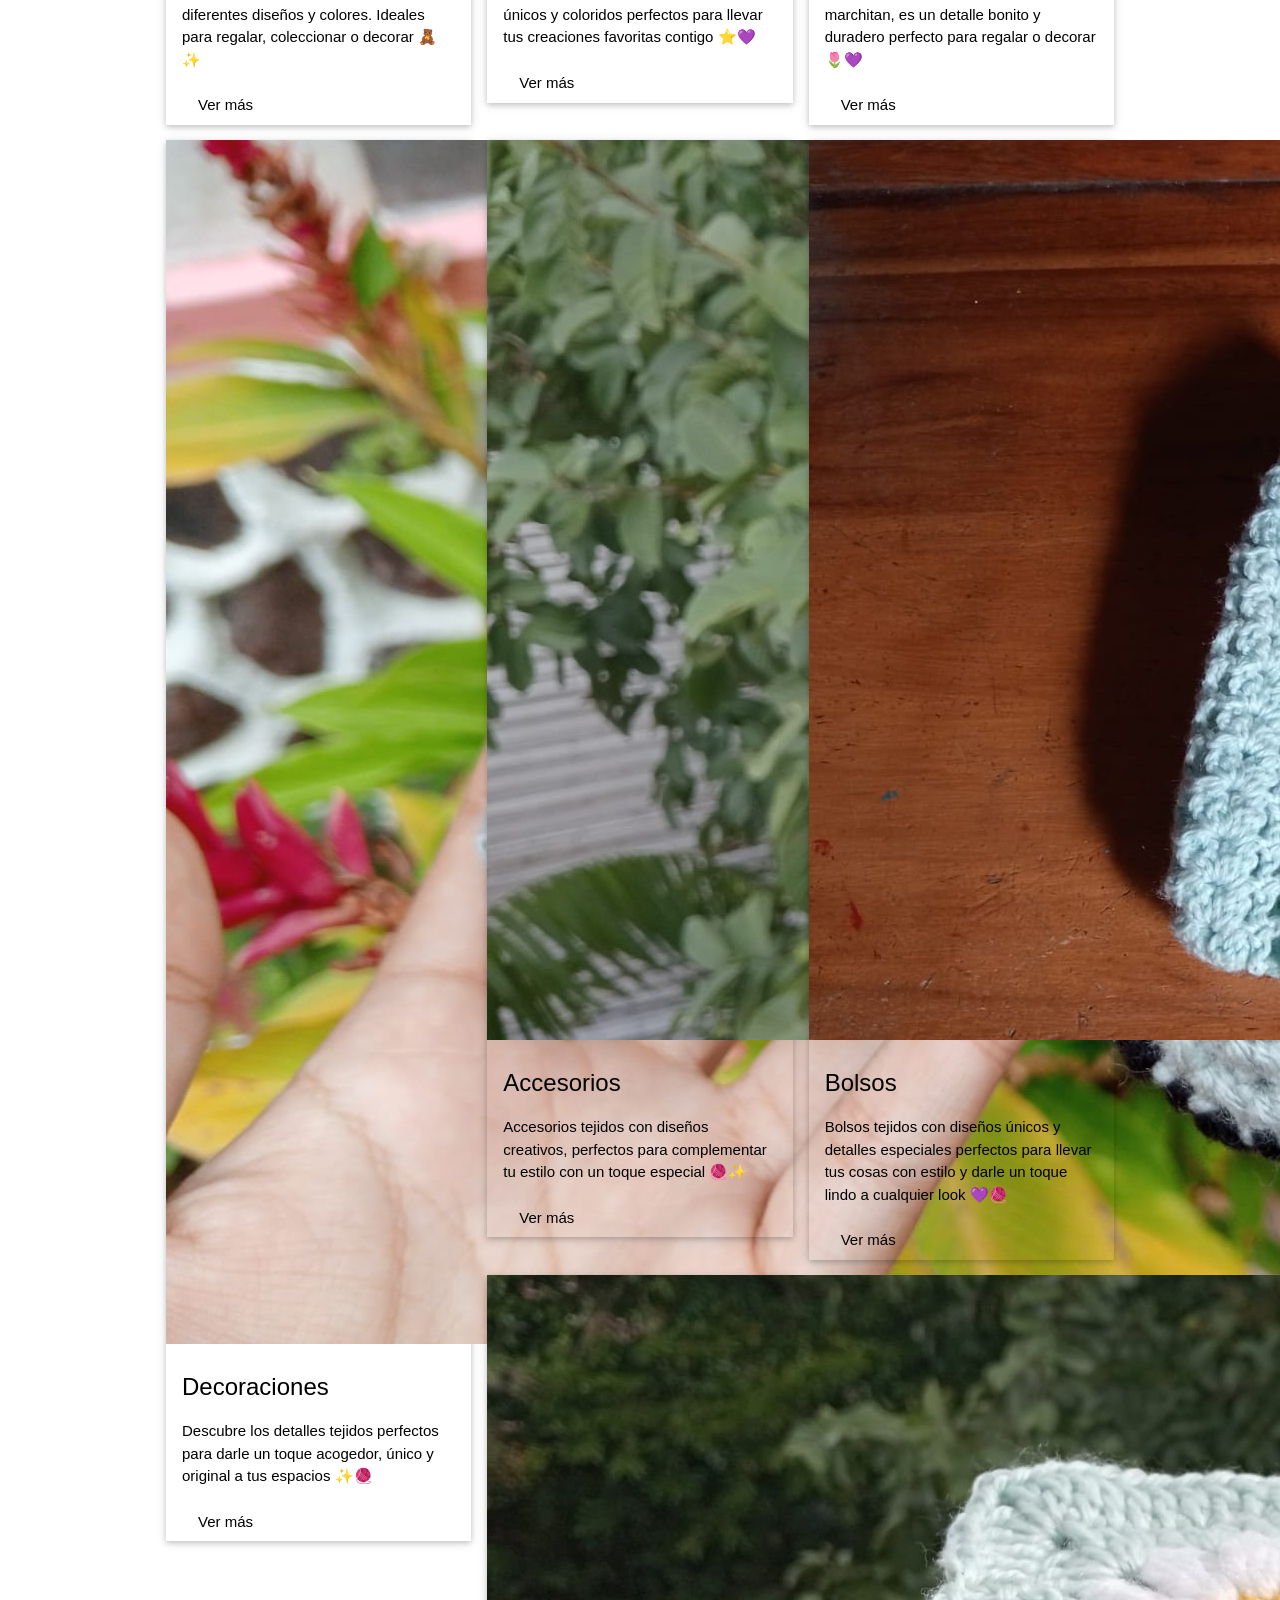
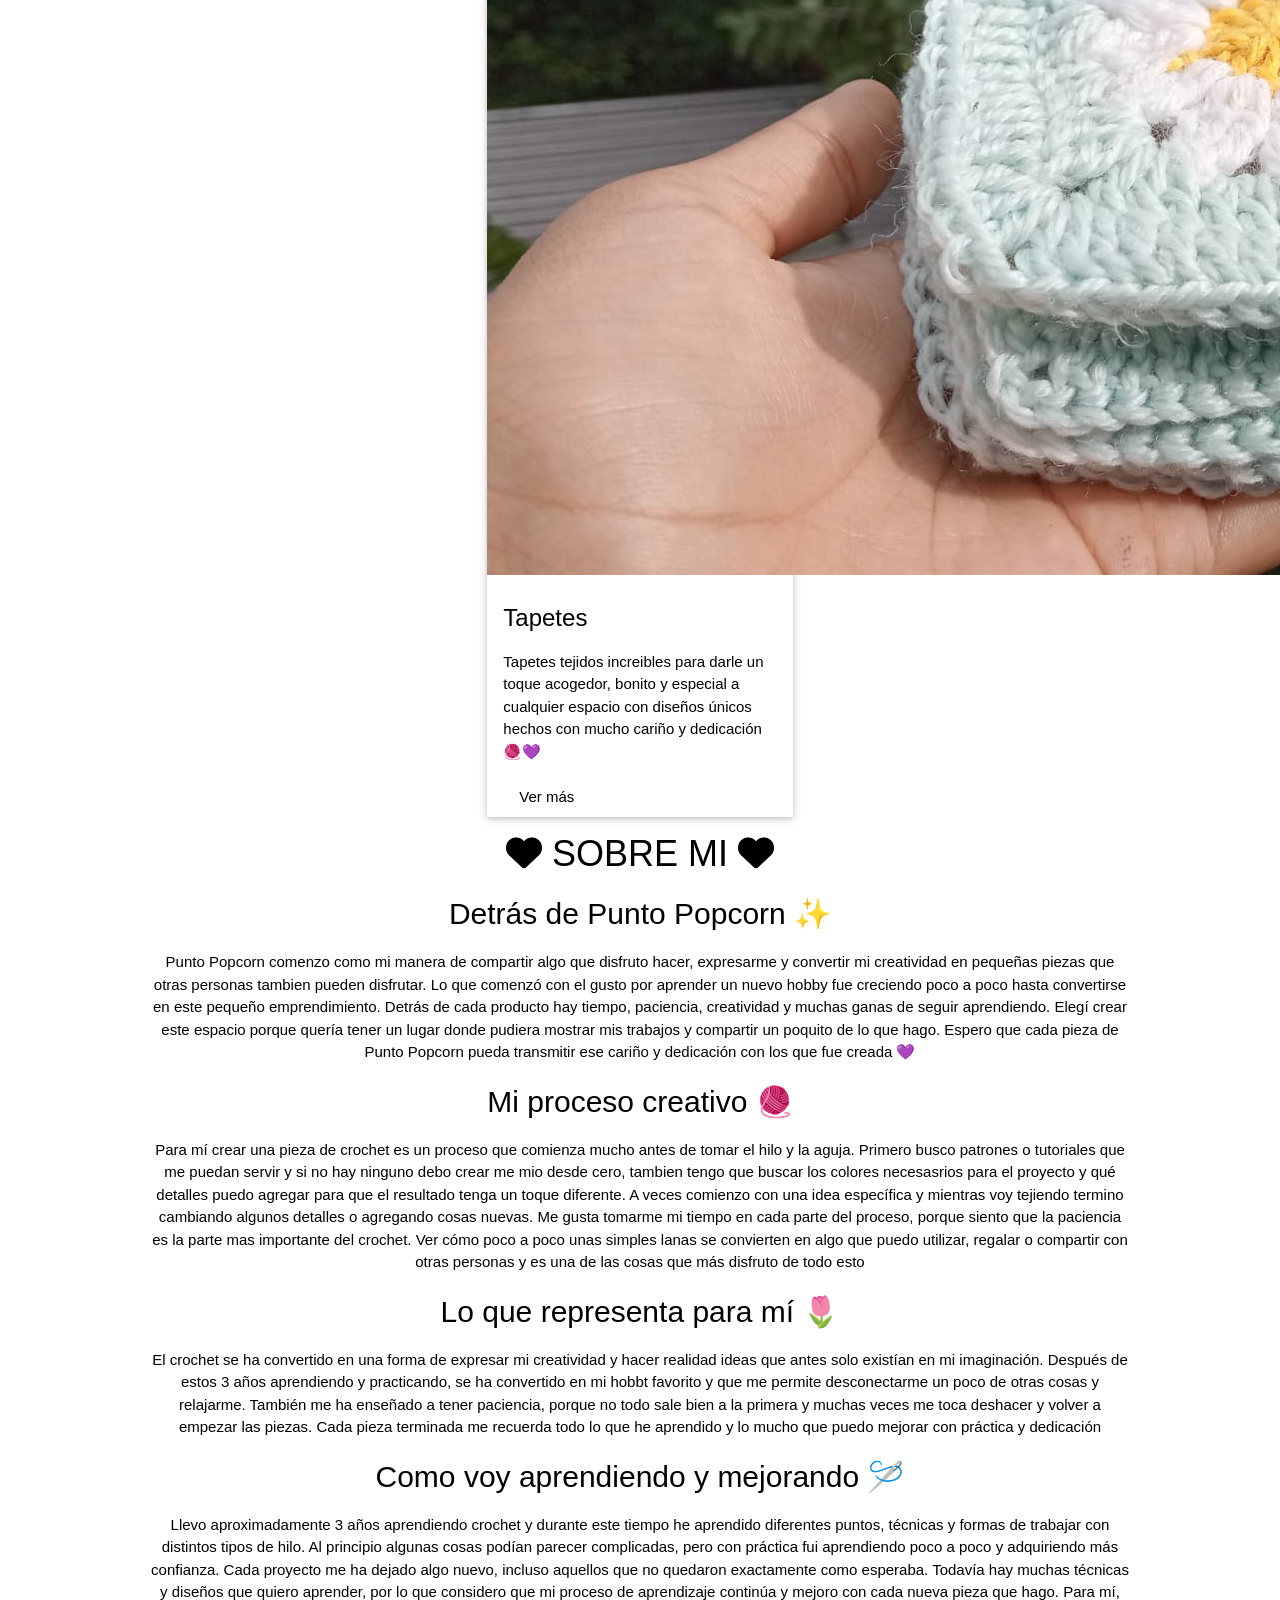
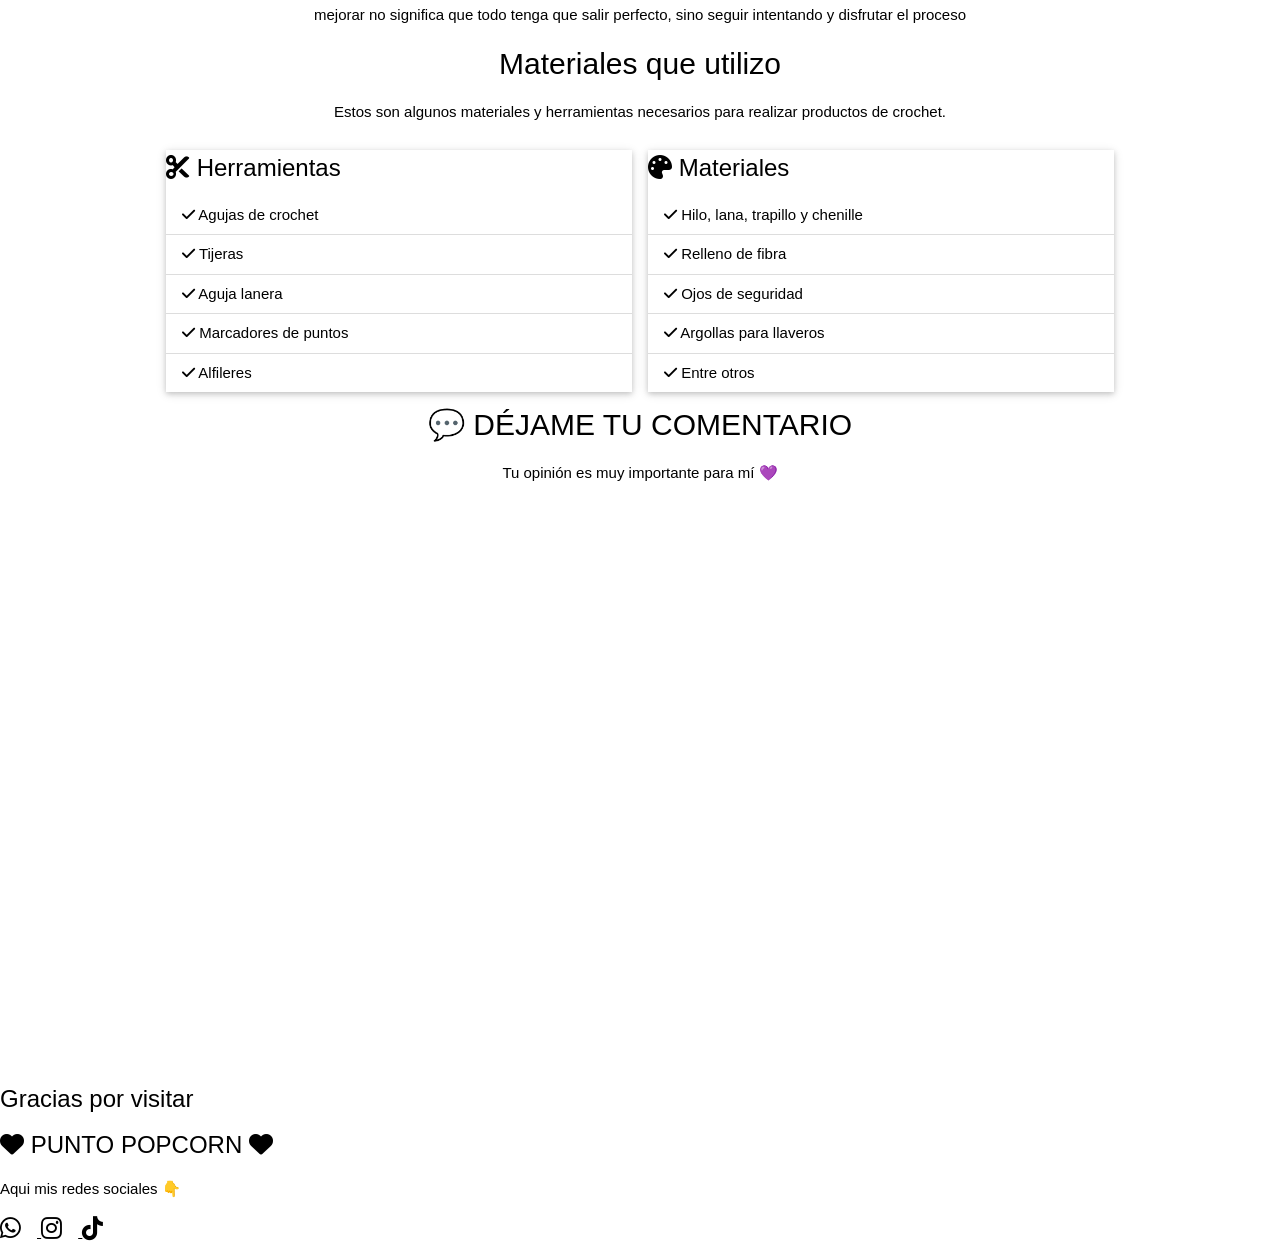
==== commit 8bda06f9: "Revise index.html structure and content Updated the HTML structure and content of the index.html fil" ====
--- a/index.html
+++ b/index.html
@@ -21,7 +21,7 @@
     <link href="https://fonts.googleapis.com/css2?family=Poppins:wght@300;400;600;700&display=swap" rel="stylesheet">
 
     <!-- Nuestro archivo de estilos -->
-    <link rel="stylesheet" href="style.css">
+    <link rel="stylesheet" href="noc.css">
 
 </head>
 
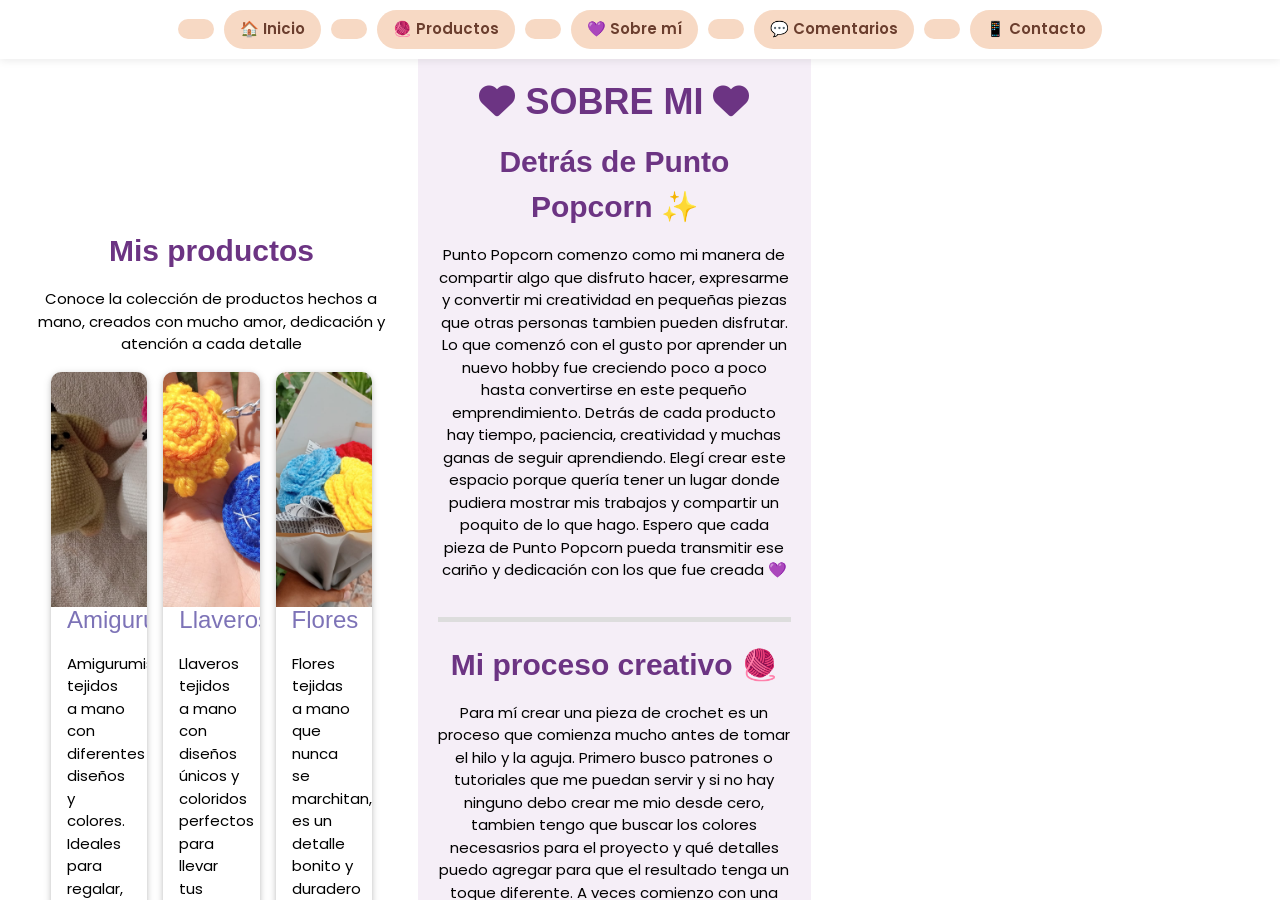
==== commit af10a50f: "Fix HTML encoding and update styles" ====
--- a/index.html
+++ b/index.html
@@ -3,567 +3,573 @@
 
 <head>
 
-    <meta charset="UTF-8">
-
-    <meta name="viewport" content="width=device-width, initial-scale=1.0">
-
-    <title>Punto PopCorn</title>
-
-    <link rel="icon" type="image/png" href="Imagenes/logo.png">
-    
-    <!-- Biblioteca W3.CSS -->
-    <link rel="stylesheet" href="https://www.w3schools.com/w3css/4/w3.css">
-
-    <!-- Font Awesome para los iconos -->
-    <link rel="stylesheet" href="https://cdnjs.cloudflare.com/ajax/libs/font-awesome/6.5.2/css/all.min.css">
-
-    <!-- Fuente Poppins -->
-    <link href="https://fonts.googleapis.com/css2?family=Poppins:wght@300;400;600;700&display=swap" rel="stylesheet">
-
-    <!-- Nuestro archivo de estilos -->
-    <link rel="stylesheet" href="noc.css">
+<meta charset="UTF-8">
+
+<meta name="viewport" content="width=device-width, initial-scale=1.0">
+
+<title>Punto PopCorn</title>
+
+<link rel="icon" type="image/png" href="Imagenes/logo.png">
+
+<!-- Biblioteca W3.CSS -->
+<link rel="stylesheet" href="https://www.w3schools.com/w3css/4/w3.css">
+
+<!-- Font Awesome para los iconos -->
+<link rel="stylesheet" href="https://cdnjs.cloudflare.com/ajax/libs/font-awesome/6.5.2/css/all.min.css">
+
+<!-- Fuente Poppins -->
+<link href="https://fonts.googleapis.com/css2?family=Poppins:wght@300;400;600;700&display=swap" rel="stylesheet">
+
+<!-- Nuestro archivo de estilos -->
+<link rel="stylesheet" href="style.css">
 
 </head>
 
 <body>
 
-    <!-- ENCABEZADO -->
-    <header id="inicio" class="encabezado w3-container w3-center">
-
-        <h1>
-           ¡Bienvenidos a Punto PopCorn!
-        </h1>
-
-        <p>
-            <i class="fa-solid fa-heart"></i>
-            Un pequeño espacio creado con mucho amor, donde encontrarás detalles tejidos a mano, accesorios, bolsos, tapetes y muchas cositas bonitas hechas para darle un toque especial a cada momento. Cada pieza es única y está hecha con dedicación, creatividad y mucho cariño 🌷🧶
-            <i class="fa-solid fa-heart"></i>
-        </p>
-
-    </header>
-
-
-    <!-- BARRA DE NAVEGACIÓN -->
+<!-- ENCABEZADO -->
+<header id="inicio" class="encabezado w3-container w3-center">
+
+<h1>
+¡Bienvenidos a Punto PopCorn!
+</h1>
+
+<p>
+<i class="fa-solid fa-heart"></i>
+Un pequeño espacio creado con mucho amor, donde encontrarás detalles tejidos a mano, accesorios, bolsos, tapetes y muchas cositas bonitas hechas para darle un toque especial a cada momento. Cada pieza es única y está hecha con dedicación, creatividad y mucho cariño 🌷🧶
+<i class="fa-solid fa-heart"></i>
+</p>
+
+</header>
+
+
+<!-- BARRA DE NAVEGACIÓN -->
+   <nav class="barra-navegacion">
    <nav class="w3-bar menu barra-navegacion">
 
+    <a href="#inicio">
     <a href="#inicio" class="w3-bar-item">
-        🏠 Inicio
-    </a>
-
+🏠 Inicio
+</a>
+
+    <a href="#productos">
     <a href="#productos" class="w3-bar-item">
-        🧶 Productos
-    </a>
-
+🧶 Productos
+</a>
+
+    <a href="#materiales">
     <a href="#materiales" class="w3-bar-item">
-        💜 Sobre mí
-    </a>
-
+💜 Sobre mí
+</a>
+
+    <a href="#comentarios">
     <a href="#comentarios" class="w3-bar-item">
-        💬 Comentarios
-    </a>
-
+💬 Comentarios
+</a>
+
+    <a href="#contacto">
     <a href="#contacto" class="w3-bar-item">
-        📱 Contacto
-    </a>
+📱 Contacto
+</a>
 
 </nav>
 
 
-    <!-- SECCIÓN DE PRODUCTOS -->
-    <section id="productos" class="seccion">
-
-        <div class="w3-content">
-
-            <h2 class="w3-center titulo">
-                Mis productos
-            </h2>
-
-            <p class="w3-center">
-                Conoce la colección de productos hechos a mano, creados con mucho amor, dedicación y atención a cada detalle 
-            </p>
-
-
-            <div class="w3-row-padding w3-margin-top">
-
-
-                <!-- TARJETA 1 -->
-                <div class="w3-third">
-
-                    <div class="w3-card tarjeta">
-
-                        <!-- ESPACIO PARA TU IMAGEN -->
-                        <div class="espacio-imagen">
-                            <p>
-                                <img src="Imagenes/producto1.jpeg" class="imagen-producto">
-                            </p>
-                        </div>
-
-                        <div class="w3-container">
-
-                            <h3>Amigurumis</h3>
-
-                            <p>
-                                Amigurumis tejidos a mano con diferentes diseños y colores. Ideales para regalar, coleccionar o decorar 🧸✨
-                            </p>
-
-                            <a href="amigurumis.html" class="w3-button boton">
-                                Ver más
-                            </a>
-
-                        </div>
-
-                    </div>
-
-                </div>
-
-                <!-- TARJETA 2 -->
-                <div class="w3-third">
-
-                    <div class="w3-card tarjeta">
-
-                        <!-- ESPACIO PARA TU IMAGEN -->
-                        <div class="espacio-imagen">
-                            <p>
-                                <img src="Imagenes/producto2.jpeg" class="imagen-producto">
-                            </p>
-                        </div>
-
-                        <div class="w3-container">
-
-                            <h3>Llaveros</h3>
-
-                            <p>
-                                Llaveros tejidos a mano con diseños únicos y coloridos perfectos para llevar tus creaciones favoritas contigo ⭐💜
-                            </p>
-
-                            <a href="llaveros.html" class="w3-button boton">
-                                Ver más
-                            </a>
-
-                        </div>
-
-                    </div>
-
-                </div>
-
-                <!-- TARJETA 3 -->
-                <div class="w3-third">
-
-                    <div class="w3-card tarjeta">
-
-                        <!-- ESPACIO PARA TU IMAGEN -->
-                        <div class="espacio-imagen">
-                            <p>
-                                <img src="Imagenes/producto3.jpeg" class="imagen-producto">
-                            </p>
-                        </div>
-
-                        <div class="w3-container">
-
-                            <h3>Flores</h3>
-
-                            <p>
-                                Flores tejidas a mano que nunca se marchitan, es un detalle bonito y duradero perfecto para regalar o decorar 🌷💜
-                            </p>
-
-                            <a href="flores.html" class="w3-button boton">
-                                Ver más
-                            </a>
-
-                        </div>
-
-                    </div>
-
-                </div>
-
-                <!-- TARJETA 4 -->
-                <div class="w3-third">
-
-                    <div class="w3-card tarjeta">
-
-                        <!-- ESPACIO PARA TU IMAGEN -->
-                        <div class="espacio-imagen">
-                            <p>
-                                <img src="Imagenes/producto4.jpeg" class="imagen-producto">
-                            </p>
-                        </div>
-
-                        <div class="w3-container">
-
-                            <h3>Decoraciones</h3>
-
-                            <p>
-                               Descubre los detalles tejidos perfectos para darle un toque acogedor, único y original a tus espacios ✨🧶
-                            </p>
-
-                            <a href="decoraciones.html" class="w3-button boton">
-                                Ver más
-                            </a>
-
-                        </div>
-
-                    </div>
-
-                </div>
-
-                <!-- TARJETA 5 -->
-                <div class="w3-third">
-
-                    <div class="w3-card tarjeta">
-
-                        <!-- ESPACIO PARA TU IMAGEN -->
-                        <div class="espacio-imagen">
-                            <p>
-                                <img src="Imagenes/producto5.jpeg" class="imagen-producto">
-                            </p>
-                        </div>
-
-                        <div class="w3-container">
-
-                            <h3>Accesorios</h3>
-
-                            <p>
-                               Accesorios tejidos con diseños creativos, perfectos para complementar tu estilo con un toque especial 🧶✨
-                            </p>
-
-                            <a href="accesorios.html" class="w3-button boton">
-                                Ver más
-                            </a>
-
-                        </div>
-
-                    </div>
-
-                </div>
-
-                <!-- TARJETA 6 -->
-                <div class="w3-third">
-
-                    <div class="w3-card tarjeta">
-
-                        <!-- ESPACIO PARA TU IMAGEN -->
-                        <div class="espacio-imagen">
-                            <p>
-                                <img src="Imagenes/producto6.jpeg" class="imagen-producto">
-                            </p>
-                        </div>
-
-                        <div class="w3-container">
-
-                            <h3>Bolsos</h3>
-
-                            <p>
-                               Bolsos tejidos con diseños únicos y detalles especiales perfectos para llevar tus cosas con estilo y darle un toque lindo a cualquier look 💜🧶
-                            </p>
-
-                            <a href="bolsos.html" class="w3-button boton">
-                                Ver más
-                            </a>
-
-                        </div>
-
-                    </div>
-
-                </div>
-
-                <!-- TARJETA 7 -->
-                <div class="w3-third">
-
-                    <div class="w3-card tarjeta">
-
-                        <!-- ESPACIO PARA TU IMAGEN -->
-                        <div class="espacio-imagen">
-                            <p>
-                                <img src="Imagenes/no.jpeg" class="imagen-producto">
-                            </p>
-                        </div>
-
-                        <div class="w3-container">
-
-                            <h3>Tapetes</h3>
-
-                            <p>
-                               Tapetes tejidos increibles para darle un toque acogedor, bonito y especial a cualquier espacio con diseños únicos hechos con mucho cariño y dedicación 🧶💜
-                            </p>
-
-                            <a href="tapetes.html" class="w3-button boton">
-                                Ver más
-                            </a>
-
-                        </div>
-
-                    </div>
-
-                </div>
-
-            </div>
-
-        </div>
-
-    </section>
-
-
-    <!-- SECCIÓN SOBRE MI -->
-    <section id="materiales" class="seccion materiales">
-        
-            <h1 class="w3-center titulo">
-                <i class="fa-solid fa-heart"></i>
-                SOBRE MI
-                <i class="fa-solid fa-heart"></i>
-            </h1>
-
-        <div class="w3-content w3-center">
-                    
-                    <h2 class="w3-center titulo">
-                        Detrás de Punto Popcorn ✨
-                    </h2>
-
-                    <p>
-                        Punto Popcorn comenzo como mi manera de compartir algo que disfruto hacer, expresarme y convertir mi creatividad en pequeñas piezas que otras personas tambien pueden disfrutar. Lo que comenzó con el gusto por aprender un nuevo hobby fue creciendo poco a poco hasta convertirse en este pequeño emprendimiento. Detrás de cada producto hay tiempo, paciencia, creatividad y muchas ganas de seguir aprendiendo. Elegí crear este espacio porque quería tener un lugar donde pudiera mostrar mis trabajos y compartir un poquito de lo que hago. Espero que cada pieza de Punto Popcorn pueda transmitir ese cariño y dedicación con los que fue creada 💜
-                    </p>
-
-                </div>
-
-        <div class="w3-content w3-center">
-            
-            <h2 class="w3-center titulo">
-                Mi proceso creativo 🧶
-            </h2>
-
-            <p>
-                Para mí crear una pieza de crochet es un proceso que comienza mucho antes de tomar el hilo y la aguja. Primero busco patrones o tutoriales que me puedan servir y si no hay ninguno debo crear me mio desde cero, tambien tengo que buscar los colores necesasrios para el proyecto y qué detalles puedo agregar para que el resultado tenga un toque diferente. A veces comienzo con una idea específica y mientras voy tejiendo termino cambiando algunos detalles o agregando cosas nuevas. Me gusta tomarme mi tiempo en cada parte del proceso, porque siento que la paciencia es la parte mas importante del crochet. Ver cómo poco a poco unas simples lanas se convierten en algo que puedo utilizar, regalar o compartir con otras personas y es una de las cosas que más disfruto de todo esto
-            </p>
-
-        </div>
-
-        <div class="w3-content w3-center">
-            
-            <h2 class="w3-center titulo">
-                Lo que representa para mí 🌷
-            </h2>
-
-            <p>
-                El crochet se ha convertido en una forma de expresar mi creatividad y hacer realidad ideas que antes solo existían en mi imaginación. Después de estos 3 años aprendiendo y practicando, se ha convertido en mi hobbt favorito y que me permite desconectarme un poco de otras cosas y relajarme. También me ha enseñado a tener paciencia, porque no todo sale bien a la primera y muchas veces me toca deshacer y volver a empezar las piezas. Cada pieza terminada me recuerda todo lo que he aprendido y lo mucho que puedo mejorar con práctica y dedicación
-            </p>
-
-        </div>
-
-        <div class="w3-content w3-center">
-            
-            <h2 class="w3-center titulo">
-                Como voy aprendiendo y mejorando 🪡
-            </h2>
-
-            <p>
-                Llevo aproximadamente 3 años aprendiendo crochet y durante este tiempo he aprendido diferentes puntos, técnicas y formas de trabajar con distintos tipos de hilo. Al principio algunas cosas podían parecer complicadas, pero con práctica fui aprendiendo poco a poco y adquiriendo más confianza. Cada proyecto me ha dejado algo nuevo, incluso aquellos que no quedaron exactamente como esperaba. Todavía hay muchas técnicas y diseños que quiero aprender, por lo que considero que mi proceso de aprendizaje continúa y mejoro con cada nueva pieza que hago. Para mí, mejorar no significa que todo tenga que salir perfecto, sino seguir intentando y disfrutar el proceso
-            </p>
-
-        </div>
-
-        
-
-        <div class="w3-content">
-
-            <h2 class="w3-center titulo">
-                Materiales que utilizo
-            </h2>
-
-            <p class="w3-center">
-                Estos son algunos materiales y herramientas necesarios para realizar
-                productos de crochet.
-            </p>
-
-
-            <div class="w3-row-padding w3-margin-top">
-
-
-                <div class="w3-half">
-
-                    <div class="w3-card tarjeta-material">
-
-                        <h3>
-                            <i class="fa-solid fa-scissors"></i>
-                            Herramientas
-                        </h3>
-
-                        <ul class="w3-ul">
-
-                            <li>
-                                <i class="fa-solid fa-check"></i>
-                                Agujas de crochet
-                            </li>
-
-                            <li>
-                                <i class="fa-solid fa-check"></i>
-                                Tijeras
-                            </li>
-
-                            <li>
-                                <i class="fa-solid fa-check"></i>
-                                Aguja lanera
-                            </li>
-
-                            <li>
-                                <i class="fa-solid fa-check"></i>
-                                Marcadores de puntos
-                            </li>
-                            
-                            <li>
-                                <i class="fa-solid fa-check"></i>
-                                Alfileres
-                            </li>
-
-                        </ul>
-
-                    </div>
-
-                </div>
-
-
-                <div class="w3-half">
-
-                    <div class="w3-card tarjeta-material">
-
-                        <h3>
-                            <i class="fa-solid fa-palette"></i>
-                            Materiales
-                        </h3>
-
-                        <ul class="w3-ul">
-
-                            <li>
-                                <i class="fa-solid fa-check"></i>
-                                Hilo, lana, trapillo y chenille
-                            </li>
-
-                            <li>
-                                <i class="fa-solid fa-check"></i>
-                                Relleno de fibra
-                            </li>
-
-                            <li>
-                                <i class="fa-solid fa-check"></i>
-                                Ojos de seguridad
-                            </li>
-
-                            <li>
-                                <i class="fa-solid fa-check"></i>
-                                Argollas para llaveros
-                            </li>
-
-                            <li>
-                                <i class="fa-solid fa-check"></i>
-                                Entre otros
-                            </li>
-
-                        </ul>
-
-                    </div>
-
-                </div>
-
-            </div>
-
-        </div>
-
-    </section>
-
-    <!-- SECCIÓN COMENTARIOS -->
+<!-- SECCIÓN DE PRODUCTOS -->
+<section id="productos" class="seccion">
+
+<div class="w3-content">
+
+<h2 class="w3-center titulo">
+Mis productos
+</h2>
+
+<p class="w3-center">
+Conoce la colección de productos hechos a mano, creados con mucho amor, dedicación y atención a cada detalle 
+</p>
+
+
+<div class="w3-row-padding w3-margin-top">
+
+
+<!-- TARJETA 1 -->
+<div class="w3-third">
+
+<div class="w3-card tarjeta">
+
+<!-- ESPACIO PARA TU IMAGEN -->
+<div class="espacio-imagen">
+<p>
+<img src="Imagenes/producto1.jpeg" class="imagen-producto">
+</p>
+</div>
+
+<div class="w3-container">
+
+<h3>Amigurumis</h3>
+
+<p>
+Amigurumis tejidos a mano con diferentes diseños y colores. Ideales para regalar, coleccionar o decorar 🧸✨
+</p>
+
+<a href="amigurumis.html" class="w3-button boton">
+Ver más
+</a>
+
+</div>
+
+</div>
+
+</div>
+
+<!-- TARJETA 2 -->
+<div class="w3-third">
+
+<div class="w3-card tarjeta">
+
+<!-- ESPACIO PARA TU IMAGEN -->
+<div class="espacio-imagen">
+<p>
+<img src="Imagenes/producto2.jpeg" class="imagen-producto">
+</p>
+</div>
+
+<div class="w3-container">
+
+<h3>Llaveros</h3>
+
+<p>
+Llaveros tejidos a mano con diseños únicos y coloridos perfectos para llevar tus creaciones favoritas contigo ⭐💜
+</p>
+
+<a href="llaveros.html" class="w3-button boton">
+Ver más
+</a>
+
+</div>
+
+</div>
+
+</div>
+
+<!-- TARJETA 3 -->
+<div class="w3-third">
+
+<div class="w3-card tarjeta">
+
+<!-- ESPACIO PARA TU IMAGEN -->
+<div class="espacio-imagen">
+<p>
+<img src="Imagenes/producto3.jpeg" class="imagen-producto">
+</p>
+</div>
+
+<div class="w3-container">
+
+<h3>Flores</h3>
+
+<p>
+Flores tejidas a mano que nunca se marchitan, es un detalle bonito y duradero perfecto para regalar o decorar 🌷💜
+</p>
+
+<a href="flores.html" class="w3-button boton">
+Ver más
+</a>
+
+</div>
+
+</div>
+
+</div>
+
+<!-- TARJETA 4 -->
+<div class="w3-third">
+
+<div class="w3-card tarjeta">
+
+<!-- ESPACIO PARA TU IMAGEN -->
+<div class="espacio-imagen">
+<p>
+<img src="Imagenes/producto4.jpeg" class="imagen-producto">
+</p>
+</div>
+
+<div class="w3-container">
+
+<h3>Decoraciones</h3>
+
+<p>
+Descubre los detalles tejidos perfectos para darle un toque acogedor, único y original a tus espacios ✨🧶
+</p>
+
+<a href="decoraciones.html" class="w3-button boton">
+Ver más
+</a>
+
+</div>
+
+</div>
+
+</div>
+
+<!-- TARJETA 5 -->
+<div class="w3-third">
+
+<div class="w3-card tarjeta">
+
+<!-- ESPACIO PARA TU IMAGEN -->
+<div class="espacio-imagen">
+<p>
+<img src="Imagenes/producto5.jpeg" class="imagen-producto">
+</p>
+</div>
+
+<div class="w3-container">
+
+<h3>Accesorios</h3>
+
+<p>
+Accesorios tejidos con diseños creativos, perfectos para complementar tu estilo con un toque especial 🧶✨
+</p>
+
+<a href="accesorios.html" class="w3-button boton">
+Ver más
+</a>
+
+</div>
+
+</div>
+
+</div>
+
+<!-- TARJETA 6 -->
+<div class="w3-third">
+
+<div class="w3-card tarjeta">
+
+<!-- ESPACIO PARA TU IMAGEN -->
+<div class="espacio-imagen">
+<p>
+<img src="Imagenes/producto6.jpeg" class="imagen-producto">
+</p>
+</div>
+
+<div class="w3-container">
+
+<h3>Bolsos</h3>
+
+<p>
+Bolsos tejidos con diseños únicos y detalles especiales perfectos para llevar tus cosas con estilo y darle un toque lindo a cualquier look 💜🧶
+</p>
+
+<a href="bolsos.html" class="w3-button boton">
+Ver más
+</a>
+
+</div>
+
+</div>
+
+</div>
+
+<!-- TARJETA 7 -->
+<div class="w3-third">
+
+<div class="w3-card tarjeta">
+
+<!-- ESPACIO PARA TU IMAGEN -->
+<div class="espacio-imagen">
+<p>
+<img src="Imagenes/no.jpeg" class="imagen-producto">
+</p>
+</div>
+
+<div class="w3-container">
+
+<h3>Tapetes</h3>
+
+<p>
+Tapetes tejidos increibles para darle un toque acogedor, bonito y especial a cualquier espacio con diseños únicos hechos con mucho cariño y dedicación 🧶💜
+</p>
+
+<a href="tapetes.html" class="w3-button boton">
+Ver más
+</a>
+
+</div>
+
+</div>
+
+</div>
+
+</div>
+
+</div>
+
+</section>
+
+
+<!-- SECCIÓN SOBRE MI -->
+<section id="materiales" class="seccion materiales">
+
+<h1 class="w3-center titulo">
+<i class="fa-solid fa-heart"></i>
+SOBRE MI
+<i class="fa-solid fa-heart"></i>
+</h1>
+
+<div class="w3-content w3-center">
+
+<h2 class="w3-center titulo">
+Detrás de Punto Popcorn ✨
+</h2>
+
+<p>
+Punto Popcorn comenzo como mi manera de compartir algo que disfruto hacer, expresarme y convertir mi creatividad en pequeñas piezas que otras personas tambien pueden disfrutar. Lo que comenzó con el gusto por aprender un nuevo hobby fue creciendo poco a poco hasta convertirse en este pequeño emprendimiento. Detrás de cada producto hay tiempo, paciencia, creatividad y muchas ganas de seguir aprendiendo. Elegí crear este espacio porque quería tener un lugar donde pudiera mostrar mis trabajos y compartir un poquito de lo que hago. Espero que cada pieza de Punto Popcorn pueda transmitir ese cariño y dedicación con los que fue creada 💜
+</p>
+
+</div>
+
+<div class="w3-content w3-center">
+
+<h2 class="w3-center titulo">
+Mi proceso creativo 🧶
+</h2>
+
+<p>
+Para mí crear una pieza de crochet es un proceso que comienza mucho antes de tomar el hilo y la aguja. Primero busco patrones o tutoriales que me puedan servir y si no hay ninguno debo crear me mio desde cero, tambien tengo que buscar los colores necesasrios para el proyecto y qué detalles puedo agregar para que el resultado tenga un toque diferente. A veces comienzo con una idea específica y mientras voy tejiendo termino cambiando algunos detalles o agregando cosas nuevas. Me gusta tomarme mi tiempo en cada parte del proceso, porque siento que la paciencia es la parte mas importante del crochet. Ver cómo poco a poco unas simples lanas se convierten en algo que puedo utilizar, regalar o compartir con otras personas y es una de las cosas que más disfruto de todo esto
+</p>
+
+</div>
+
+<div class="w3-content w3-center">
+
+<h2 class="w3-center titulo">
+Lo que representa para mí 🌷
+</h2>
+
+<p>
+El crochet se ha convertido en una forma de expresar mi creatividad y hacer realidad ideas que antes solo existían en mi imaginación. Después de estos 3 años aprendiendo y practicando, se ha convertido en mi hobbt favorito y que me permite desconectarme un poco de otras cosas y relajarme. También me ha enseñado a tener paciencia, porque no todo sale bien a la primera y muchas veces me toca deshacer y volver a empezar las piezas. Cada pieza terminada me recuerda todo lo que he aprendido y lo mucho que puedo mejorar con práctica y dedicación
+</p>
+
+</div>
+
+<div class="w3-content w3-center">
+
+<h2 class="w3-center titulo">
+Como voy aprendiendo y mejorando 🪡
+</h2>
+
+<p>
+Llevo aproximadamente 3 años aprendiendo crochet y durante este tiempo he aprendido diferentes puntos, técnicas y formas de trabajar con distintos tipos de hilo. Al principio algunas cosas podían parecer complicadas, pero con práctica fui aprendiendo poco a poco y adquiriendo más confianza. Cada proyecto me ha dejado algo nuevo, incluso aquellos que no quedaron exactamente como esperaba. Todavía hay muchas técnicas y diseños que quiero aprender, por lo que considero que mi proceso de aprendizaje continúa y mejoro con cada nueva pieza que hago. Para mí, mejorar no significa que todo tenga que salir perfecto, sino seguir intentando y disfrutar el proceso
+</p>
+
+</div>
+
+
+
+<div class="w3-content">
+
+<h2 class="w3-center titulo">
+Materiales que utilizo
+</h2>
+
+<p class="w3-center">
+Estos son algunos materiales y herramientas necesarios para realizar
+productos de crochet.
+</p>
+
+
+<div class="w3-row-padding w3-margin-top">
+
+
+<div class="w3-half">
+
+<div class="w3-card tarjeta-material">
+
+<h3>
+<i class="fa-solid fa-scissors"></i>
+Herramientas
+</h3>
+
+<ul class="w3-ul">
+
+<li>
+<i class="fa-solid fa-check"></i>
+Agujas de crochet
+</li>
+
+<li>
+<i class="fa-solid fa-check"></i>
+Tijeras
+</li>
+
+<li>
+<i class="fa-solid fa-check"></i>
+Aguja lanera
+</li>
+
+<li>
+<i class="fa-solid fa-check"></i>
+Marcadores de puntos
+</li>
+
+<li>
+<i class="fa-solid fa-check"></i>
+Alfileres
+</li>
+
+</ul>
+
+</div>
+
+</div>
+
+
+<div class="w3-half">
+
+<div class="w3-card tarjeta-material">
+
+<h3>
+<i class="fa-solid fa-palette"></i>
+Materiales
+</h3>
+
+<ul class="w3-ul">
+
+<li>
+<i class="fa-solid fa-check"></i>
+Hilo, lana, trapillo y chenille
+</li>
+
+<li>
+<i class="fa-solid fa-check"></i>
+Relleno de fibra
+</li>
+
+<li>
+<i class="fa-solid fa-check"></i>
+Ojos de seguridad
+</li>
+
+<li>
+<i class="fa-solid fa-check"></i>
+Argollas para llaveros
+</li>
+
+<li>
+<i class="fa-solid fa-check"></i>
+Entre otros
+</li>
+
+</ul>
+
+</div>
+
+</div>
+
+</div>
+
+</div>
+
+</section>
+
+<!-- SECCIÓN COMENTARIOS -->
 <section id="comentarios" class="seccion comentarios">
 
-    <div class="w3-content w3-center">
-
-        <h2 class="w3-center titulo">
-            💬 DÉJAME TU COMENTARIO
-        </h2>
-
-        <p>
-            Tu opinión es muy importante para mí 💜
-        </p>
-
-        <div class="formulario-google">
-
-            <iframe 
-                src="https://docs.google.com/forms/d/e/1FAIpQLSfWTBOUs1dNSIxHDwRB4_wzj9mtR5c60q-Q93vKbXkns4Nuuw/viewform?embedded=true"
-                width="640"
-                height="565"
-                frameborder="0"
-                marginheight="0"
-                marginwidth="0">
-                Cargando…
-            </iframe>
-
-        </div>
-
-    </div>
+<div class="w3-content w3-center">
+
+<h2 class="w3-center titulo">
+💬 DÉJAME TU COMENTARIO
+</h2>
+
+<p>
+Tu opinión es muy importante para mí 💜
+</p>
+
+<div class="formulario-google">
+
+<iframe 
+src="https://docs.google.com/forms/d/e/1FAIpQLSfWTBOUs1dNSIxHDwRB4_wzj9mtR5c60q-Q93vKbXkns4Nuuw/viewform?embedded=true"
+width="640"
+height="565"
+frameborder="0"
+marginheight="0"
+marginwidth="0">
+Cargando…
+</iframe>
+
+</div>
+
+</div>
 
 </section>
 
-    <!-- COMENTARIOS 
-     <div class="w3-content w3-center comentarios">
-
-    <h2 class="titulo">
-        💬 Déjame tu comentario
-    </h2>
-
-    <p>
-        Me encantaría saber qué opinas de mis productos 🌷
-    </p>
-
-    <form>
-        <input 
-            class="w3-input w3-border" 
-            type="text" 
-            placeholder="Tu nombre"
-            required
-        >
-
-        <br>
-
-        <textarea 
-            class="w3-input w3-border" 
-            rows="4" 
-            placeholder="Escribe tu comentario..."
-            required
-        ></textarea>
-
-        <br>
-
-        <button class="w3-button boton" type="submit">
-            💌 Enviar comentario
-        </button>
-    </form> -->
-
-</div>
-
-    <!-- PIE DE PÁGINA -->
-   <footer id="contacto" class="pie-pagina">
-
-    <h3>Gracias por visitar</h3>
-
-    <h3>
-        <i class="fa-solid fa-heart"></i>
-        PUNTO POPCORN
-        <i class="fa-solid fa-heart"></i>
-    </h3>
-
-    <p>
-        Aqui mis redes sociales 👇
-    </p>
-
-    <div>
-        <a href="https://wa.me/50433105669" target="_blank">
-            <i class="fa-brands fa-whatsapp w3-xlarge w3-margin-right"></i>
-        </a>
-
-        <a href="https://www.instagram.com/punto_popcornhn/?utm_source=ig_web_button_share_sheet" target="_blank">
-            <i class="fa-brands fa-instagram w3-xlarge w3-margin-right"></i>
-        </a>
-
-        <a href="https://www.tiktok.com/@punto_popcorn?is_from_webapp=1&sender_device=pc" target="_blank">
-            <i class="fa-brands fa-tiktok w3-xlarge"></i>
-        </a>
-
-    </div>
+<!-- COMENTARIOS 
+    <div class="w3-content w3-center comentarios">
+
+   <h2 class="titulo">
+       💬 Déjame tu comentario
+   </h2>
+
+   <p>
+       Me encantaría saber qué opinas de mis productos 🌷
+   </p>
+
+   <form>
+       <input 
+           class="w3-input w3-border" 
+           type="text" 
+           placeholder="Tu nombre"
+           required
+       >
+
+       <br>
+
+       <textarea 
+           class="w3-input w3-border" 
+           rows="4" 
+           placeholder="Escribe tu comentario..."
+           required
+       ></textarea>
+
+       <br>
+
+       <button class="w3-button boton" type="submit">
+           💌 Enviar comentario
+       </button>
+   </form> -->
+
+</div>
+
+<!-- PIE DE PÁGINA -->
+<footer id="contacto" class="pie-pagina">
+
+<h3>Gracias por visitar</h3>
+
+<h3>
+<i class="fa-solid fa-heart"></i>
+PUNTO POPCORN
+<i class="fa-solid fa-heart"></i>
+</h3>
+
+<p>
+Aqui mis redes sociales 👇
+</p>
+
+<div>
+<a href="https://wa.me/50433105669" target="_blank">
+<i class="fa-brands fa-whatsapp w3-xlarge w3-margin-right"></i>
+</a>
+
+<a href="https://www.instagram.com/punto_popcornhn/?utm_source=ig_web_button_share_sheet" target="_blank">
+<i class="fa-brands fa-instagram w3-xlarge w3-margin-right"></i>
+</a>
+
+<a href="https://www.tiktok.com/@punto_popcorn?is_from_webapp=1&sender_device=pc" target="_blank">
+<i class="fa-brands fa-tiktok w3-xlarge"></i>
+</a>
+
+</div>
 
 </footer>
--- a/style.css
+++ b/style.css
@@ -0,0 +1,326 @@
+/* ESTILOS GENERALES */
+
+body {
+font-family: 'Poppins', sans-serif;
+margin: 0;
+}
+
+
+/* ENCABEZADO 
+
+.encabezado {
+   background-color: #c49ef5;
+   color: white;
+   padding: 35px;
+}*/
+
+.encabezado {
+background-image: url("Imagenes/header3.png");
+background-size: cover;
+background-position: center;
+background-repeat: no-repeat;
+display: flex;
+justify-content: center;
+align-items: center;
+text-align: center;
+color: white;
+}
+
+.encabezado h1 {
+font-size: 42px;
+font-weight: 700;
+color: white;
+}
+
+
+/* MENÚ */
+
+.barra-navegacion {
+display: flex;
+justify-content: center;
+    flex-wrap: wrap;
+    align-items: center;
+    flex-wrap: nowrap;
+gap: 10px;
+    padding: 15px;
+    background-color: white;
+    position: sticky;
+
+    position: fixed;
+top: 0;
+    left: 0;
+    width: 100%;
+
+z-index: 1000;
+
+    background-color: white;
+    padding: 10px 15px;
+
+box-shadow: 0 2px 8px rgba(0, 0, 0, 0.08);
+
+    overflow-x: auto;
+}
+
+.barra-navegacion a {
+    flex-shrink: 0;
+
+text-decoration: none;
+
+color: #6b3e2e;
+background-color: #f7d9c4;
+
+padding: 10px 18px;
+
+border-radius: 20px;
+
+font-weight: 600;
+
+transition: 0.3s;
+}
+
+.barra-navegacion a:hover {
+background-color: #e9b89f;
+color: #6b3e2e;
+
+transform: translateY(-2px);
+}
+
+
+/* BOTONES */
+
+.boton {
+background-color: rgb(69, 33, 83);
+color: white;
+}
+
+.boton:hover {
+background-color: rgb(39, 19, 48);
+}
+
+
+/* SECCIONES */
+
+.seccion {
+padding: 55px 20px;
+}
+
+
+/* TITULOS */
+
+.titulo {
+color: #6c3483;
+font-weight: 700;
+}
+
+
+/* TARJETAS */
+
+.tarjeta {
+background-color: white;
+margin-bottom: 25px;
+border-radius: 10px;
+overflow: hidden;
+}
+
+.tarjeta h3 {
+color: #7D73B7;
+}
+
+
+/* ESPACIO PARA LAS IMÁGENES */
+
+.espacio-imagen {
+height: 220px;
+display: flex;
+justify-content: center;
+align-items: center;
+}
+
+.imagen-producto {
+width: 100%;
+height: 250px;
+object-fit: cover;
+}
+
+/* SECCIÓN DE MATERIALES */
+
+.materiales .w3-content {
+border-bottom: 5px solid #ddd;
+padding-bottom: 20px;
+margin-bottom: 20px;
+}
+
+.materiales {
+background-color: #f5eef7;
+}
+
+.tarjeta-material {
+background-color: white;
+padding: 25px;
+margin-bottom: 25px;
+border-radius: 10px;
+}
+
+.tarjeta-material h3 {
+color: #8e44ad;
+}
+
+.tarjeta-material li {
+padding: 12px;
+}
+
+.tarjeta-material i {
+color: #8e44ad;
+}
+
+/* SECCIÓN COMENTARIOS */
+
+.comentarios {
+padding: 40px 20px;
+}
+
+.formulario-google {
+display: flex;
+justify-content: center;
+margin-top: 20px;
+}
+
+.formulario-google iframe {
+width: 100%;
+max-width: 640px;
+min-height: 565px;
+border: none;
+border-radius: 15px;
+}
+
+/* COMENTARIOS 
+
+.comentarios {
+   padding: 30px;
+   margin-top: 30px;
+   margin-bottom: 30px;
+}
+
+.comentarios input,
+.comentarios textarea {
+   border-radius: 10px;
+}
+
+.boton {
+   border-radius: 10px;
+} */
+
+/* PIE DE PÁGINA */
+
+.pie-pagina {
+background-color: #7D73B7;
+color: white;
+
+text-align: center;
+
+padding: 35px;
+}
+
+/* RESPONSIVIDAD */
+
+@media screen and (max-width: 600px) {
+
+/* HEADER */
+.encabezado {
+min-height: 220px;
+padding: 80px 15px 25px;
+}
+
+.encabezado h1 {
+font-size: 22px;
+line-height: 1.2;
+margin: 0;
+}
+
+
+/* MENÚ EN CELULAR */
+
+.menu.barra-navegacion {
+display: flex !important;
+flex-wrap: wrap !important;
+width: 100% !important;
+overflow: hidden !important;
+}
+
+.menu.barra-navegacion a {
+float: none !important;
+display: flex !important;
+justify-content: center;
+align-items: center;
+
+box-sizing: border-box !important;
+margin: 0 !important;
+
+font-size: 11px !important;
+padding: 9px 2px !important;
+line-height: 1.2;
+
+white-space: nowrap;
+}
+
+/* PRIMERA FILA */
+.menu.barra-navegacion a:nth-child(1),
+.menu.barra-navegacion a:nth-child(2),
+.menu.barra-navegacion a:nth-child(3) {
+width: 33.3333% !important;
+}
+
+/* SEGUNDA FILA */
+.menu.barra-navegacion a:nth-child(4) {
+width: 66.6666% !important;
+}
+
+.menu.barra-navegacion a:nth-child(5) {
+width: 33.3333% !important;
+}
+
+
+/* SECCIONES */
+.seccion {
+padding: 40px 15px;
+}
+
+
+/* TÍTULOS */
+.titulo {
+font-size: 25px;
+}
+
+
+/* IMÁGENES */
+
+.espacio-imagen p {
+width: 100%;
+height: 100%;
+margin: 0;
+padding: 0;
+}
+
+.imagen-producto {
+display: block;
+width: 100%;
+height: 220px;
+object-fit: cover;
+}
+
+/* PIE DE PÁGINA */
+.pie-pagina {
+padding: 25px 15px;
+}
+}
+
+
+/* COMPUTADORA */
+
+@media screen and (min-width: 601px) {
+
+.encabezado {
+min-height: 300px;
+}
+
+}
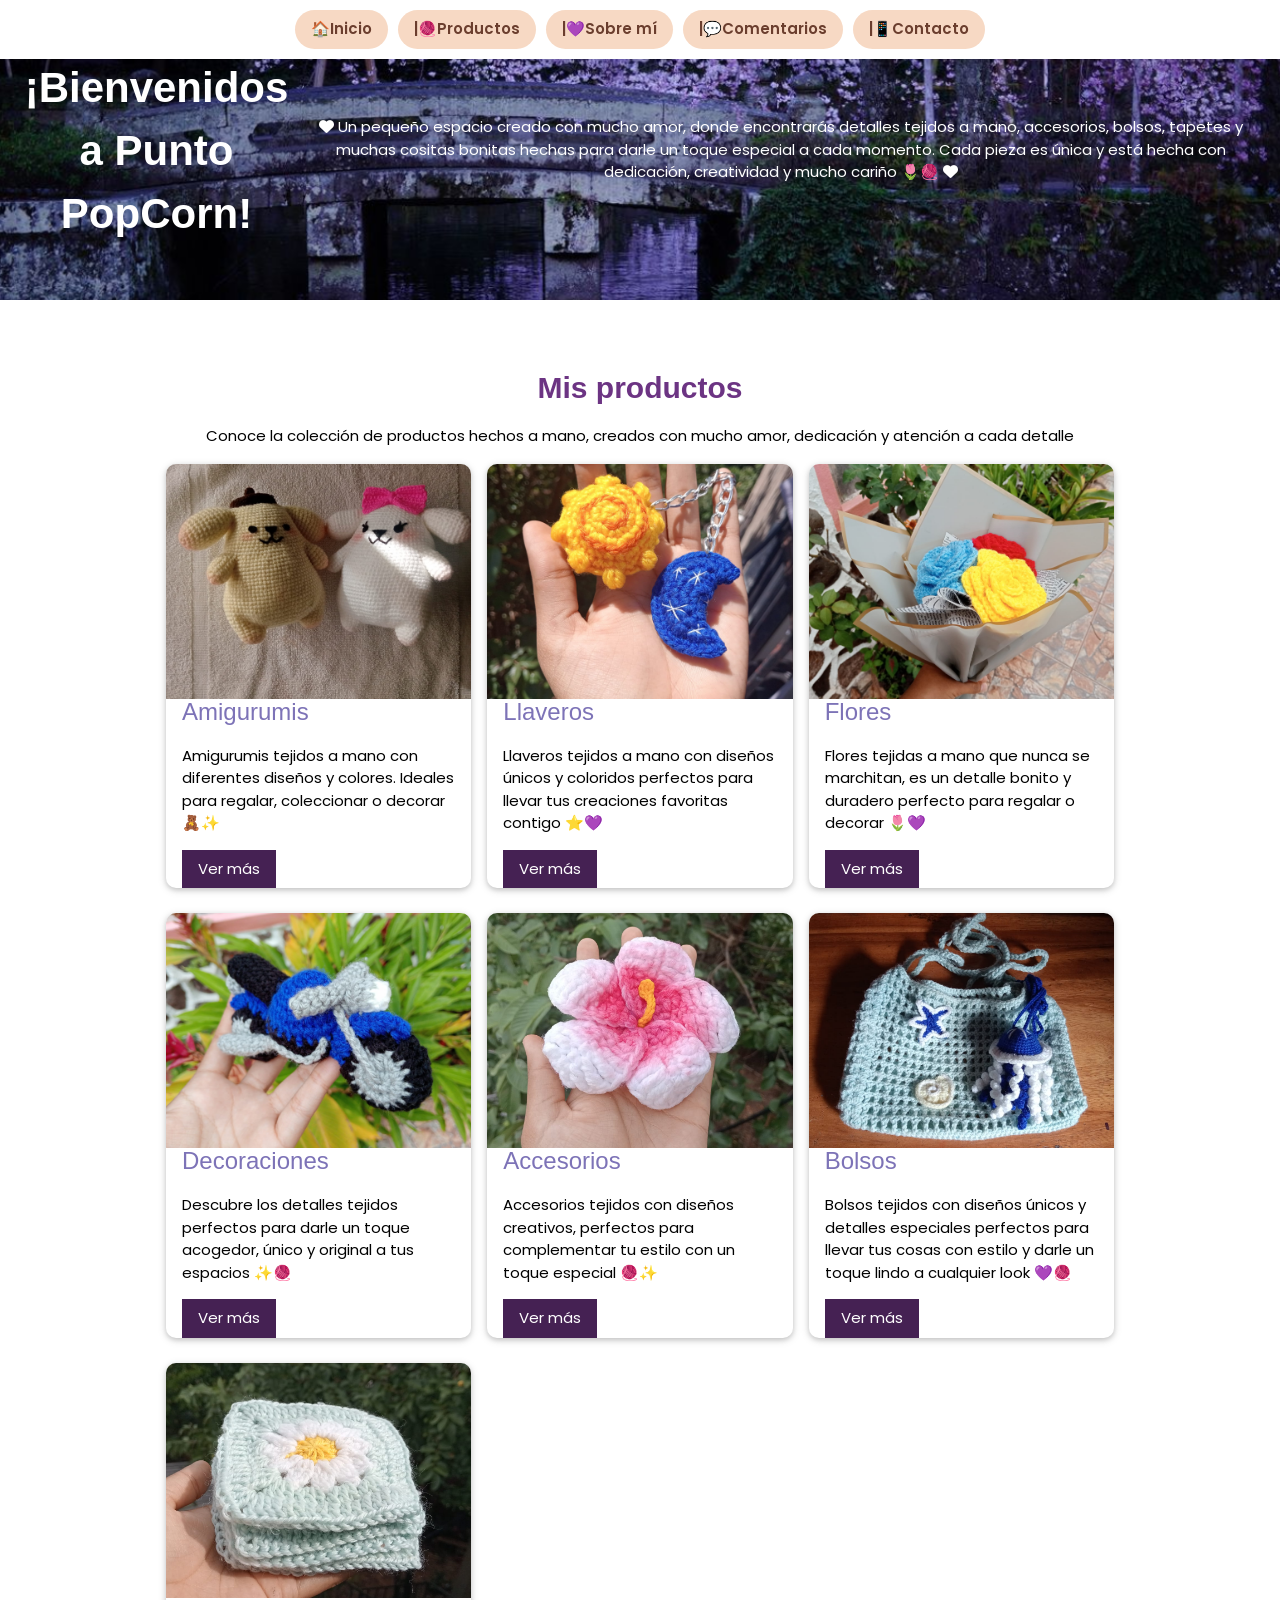
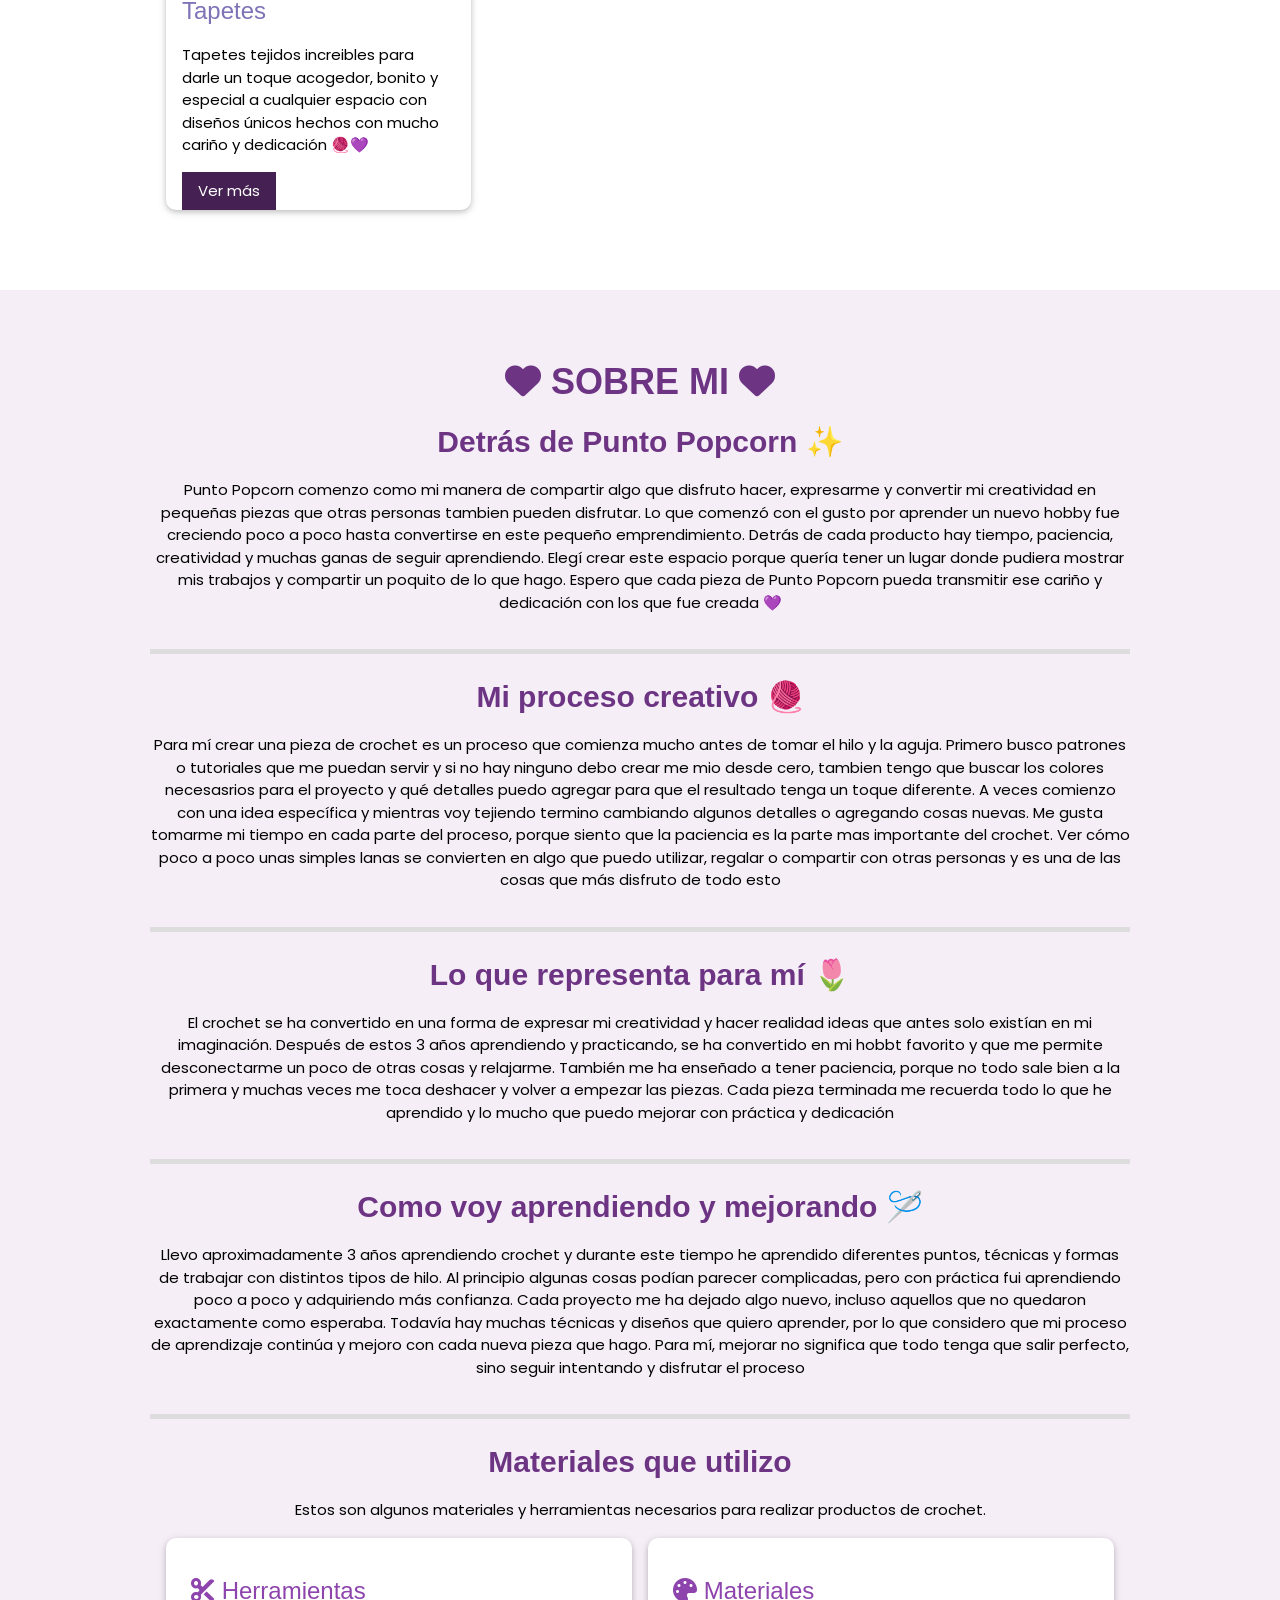
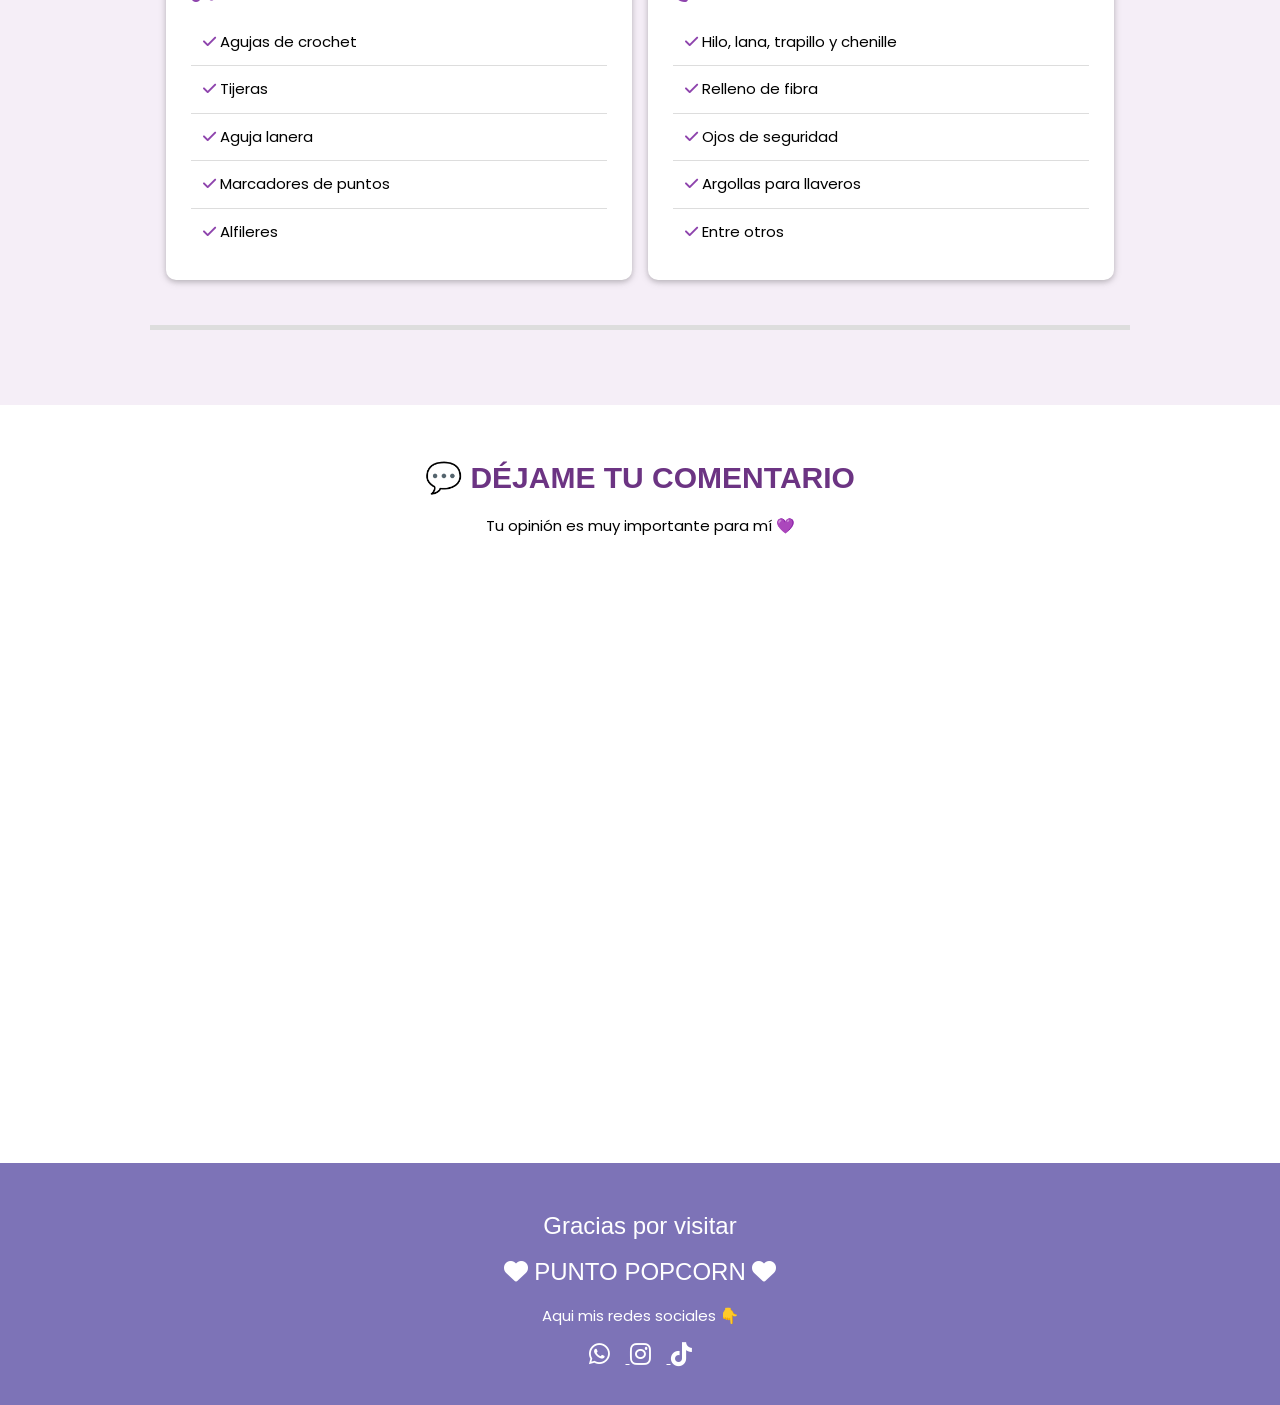
==== commit 6e724f44: "Update index.html" ====
--- a/index.html
+++ b/index.html
@@ -3,573 +3,567 @@
 
 <head>
 
-<meta charset="UTF-8">
-
-<meta name="viewport" content="width=device-width, initial-scale=1.0">
-
-<title>Punto PopCorn</title>
-
-<link rel="icon" type="image/png" href="Imagenes/logo.png">
-
-<!-- Biblioteca W3.CSS -->
-<link rel="stylesheet" href="https://www.w3schools.com/w3css/4/w3.css">
-
-<!-- Font Awesome para los iconos -->
-<link rel="stylesheet" href="https://cdnjs.cloudflare.com/ajax/libs/font-awesome/6.5.2/css/all.min.css">
-
-<!-- Fuente Poppins -->
-<link href="https://fonts.googleapis.com/css2?family=Poppins:wght@300;400;600;700&display=swap" rel="stylesheet">
-
-<!-- Nuestro archivo de estilos -->
-<link rel="stylesheet" href="style.css">
+    <meta charset="UTF-8">
+
+    <meta name="viewport" content="width=device-width, initial-scale=1.0">
+
+    <title>Punto PopCorn</title>
+
+    <link rel="icon" type="image/png" href="Imagenes/logo.png">
+    
+    <!-- Biblioteca W3.CSS -->
+    <link rel="stylesheet" href="https://www.w3schools.com/w3css/4/w3.css">
+
+    <!-- Font Awesome para los iconos -->
+    <link rel="stylesheet" href="https://cdnjs.cloudflare.com/ajax/libs/font-awesome/6.5.2/css/all.min.css">
+
+    <!-- Fuente Poppins -->
+    <link href="https://fonts.googleapis.com/css2?family=Poppins:wght@300;400;600;700&display=swap" rel="stylesheet">
+
+    <!-- Nuestro archivo de estilos -->
+    <link rel="stylesheet" href="style.css">
 
 </head>
 
 <body>
 
-<!-- ENCABEZADO -->
-<header id="inicio" class="encabezado w3-container w3-center">
-
-<h1>
-¡Bienvenidos a Punto PopCorn!
-</h1>
-
-<p>
-<i class="fa-solid fa-heart"></i>
-Un pequeño espacio creado con mucho amor, donde encontrarás detalles tejidos a mano, accesorios, bolsos, tapetes y muchas cositas bonitas hechas para darle un toque especial a cada momento. Cada pieza es única y está hecha con dedicación, creatividad y mucho cariño 🌷🧶
-<i class="fa-solid fa-heart"></i>
-</p>
-
-</header>
-
-
-<!-- BARRA DE NAVEGACIÓN -->
-   <nav class="barra-navegacion">
+    <!-- ENCABEZADO -->
+    <header id="inicio" class="encabezado w3-container w3-center">
+
+        <h1>
+           ¡Bienvenidos a Punto PopCorn!
+        </h1>
+
+        <p>
+            <i class="fa-solid fa-heart"></i>
+            Un pequeño espacio creado con mucho amor, donde encontrarás detalles tejidos a mano, accesorios, bolsos, tapetes y muchas cositas bonitas hechas para darle un toque especial a cada momento. Cada pieza es única y está hecha con dedicación, creatividad y mucho cariño 🌷🧶
+            <i class="fa-solid fa-heart"></i>
+        </p>
+
+    </header>
+
+
+    <!-- BARRA DE NAVEGACIÓN -->
    <nav class="w3-bar menu barra-navegacion">
 
-    <a href="#inicio">
-    <a href="#inicio" class="w3-bar-item">
-🏠 Inicio
-</a>
-
-    <a href="#productos">
-    <a href="#productos" class="w3-bar-item">
-🧶 Productos
-</a>
-
-    <a href="#materiales">
-    <a href="#materiales" class="w3-bar-item">
-💜 Sobre mí
-</a>
-
-    <a href="#comentarios">
-    <a href="#comentarios" class="w3-bar-item">
-💬 Comentarios
-</a>
-
-    <a href="#contacto">
-    <a href="#contacto" class="w3-bar-item">
-📱 Contacto
-</a>
+    <a href="#inicio" class="w3-bar-item w3-button">
+        🏠Inicio
+    </a>
+
+    <a href="#productos" class="w3-bar-item w3-button">
+        |🧶Productos
+    </a>
+
+    <a href="#materiales" class="w3-bar-item w3-button">
+        |💜Sobre mí
+    </a>
+
+    <a href="#comentarios" class="w3-bar-item w3-button">
+        |💬Comentarios
+    </a>
+
+    <a href="#contacto" class="w3-bar-item w3-button">
+        |📱Contacto
+    </a>
 
 </nav>
 
 
-<!-- SECCIÓN DE PRODUCTOS -->
-<section id="productos" class="seccion">
-
-<div class="w3-content">
-
-<h2 class="w3-center titulo">
-Mis productos
-</h2>
-
-<p class="w3-center">
-Conoce la colección de productos hechos a mano, creados con mucho amor, dedicación y atención a cada detalle 
-</p>
-
-
-<div class="w3-row-padding w3-margin-top">
-
-
-<!-- TARJETA 1 -->
-<div class="w3-third">
-
-<div class="w3-card tarjeta">
-
-<!-- ESPACIO PARA TU IMAGEN -->
-<div class="espacio-imagen">
-<p>
-<img src="Imagenes/producto1.jpeg" class="imagen-producto">
-</p>
+    <!-- SECCIÓN DE PRODUCTOS -->
+    <section id="productos" class="seccion">
+
+        <div class="w3-content">
+
+            <h2 class="w3-center titulo">
+                Mis productos
+            </h2>
+
+            <p class="w3-center">
+                Conoce la colección de productos hechos a mano, creados con mucho amor, dedicación y atención a cada detalle 
+            </p>
+
+
+            <div class="w3-row-padding w3-margin-top">
+
+
+                <!-- TARJETA 1 -->
+                <div class="w3-third">
+
+                    <div class="w3-card tarjeta">
+
+                        <!-- ESPACIO PARA TU IMAGEN -->
+                        <div class="espacio-imagen">
+                            <p>
+                                <img src="Imagenes/producto1.jpeg" class="imagen-producto">
+                            </p>
+                        </div>
+
+                        <div class="w3-container">
+
+                            <h3>Amigurumis</h3>
+
+                            <p>
+                                Amigurumis tejidos a mano con diferentes diseños y colores. Ideales para regalar, coleccionar o decorar 🧸✨
+                            </p>
+
+                            <a href="amigurumis.html" class="w3-button boton">
+                                Ver más
+                            </a>
+
+                        </div>
+
+                    </div>
+
+                </div>
+
+                <!-- TARJETA 2 -->
+                <div class="w3-third">
+
+                    <div class="w3-card tarjeta">
+
+                        <!-- ESPACIO PARA TU IMAGEN -->
+                        <div class="espacio-imagen">
+                            <p>
+                                <img src="Imagenes/producto2.jpeg" class="imagen-producto">
+                            </p>
+                        </div>
+
+                        <div class="w3-container">
+
+                            <h3>Llaveros</h3>
+
+                            <p>
+                                Llaveros tejidos a mano con diseños únicos y coloridos perfectos para llevar tus creaciones favoritas contigo ⭐💜
+                            </p>
+
+                            <a href="llaveros.html" class="w3-button boton">
+                                Ver más
+                            </a>
+
+                        </div>
+
+                    </div>
+
+                </div>
+
+                <!-- TARJETA 3 -->
+                <div class="w3-third">
+
+                    <div class="w3-card tarjeta">
+
+                        <!-- ESPACIO PARA TU IMAGEN -->
+                        <div class="espacio-imagen">
+                            <p>
+                                <img src="Imagenes/producto3.jpeg" class="imagen-producto">
+                            </p>
+                        </div>
+
+                        <div class="w3-container">
+
+                            <h3>Flores</h3>
+
+                            <p>
+                                Flores tejidas a mano que nunca se marchitan, es un detalle bonito y duradero perfecto para regalar o decorar 🌷💜
+                            </p>
+
+                            <a href="flores.html" class="w3-button boton">
+                                Ver más
+                            </a>
+
+                        </div>
+
+                    </div>
+
+                </div>
+
+                <!-- TARJETA 4 -->
+                <div class="w3-third">
+
+                    <div class="w3-card tarjeta">
+
+                        <!-- ESPACIO PARA TU IMAGEN -->
+                        <div class="espacio-imagen">
+                            <p>
+                                <img src="Imagenes/producto4.jpeg" class="imagen-producto">
+                            </p>
+                        </div>
+
+                        <div class="w3-container">
+
+                            <h3>Decoraciones</h3>
+
+                            <p>
+                               Descubre los detalles tejidos perfectos para darle un toque acogedor, único y original a tus espacios ✨🧶
+                            </p>
+
+                            <a href="decoraciones.html" class="w3-button boton">
+                                Ver más
+                            </a>
+
+                        </div>
+
+                    </div>
+
+                </div>
+
+                <!-- TARJETA 5 -->
+                <div class="w3-third">
+
+                    <div class="w3-card tarjeta">
+
+                        <!-- ESPACIO PARA TU IMAGEN -->
+                        <div class="espacio-imagen">
+                            <p>
+                                <img src="Imagenes/producto5.jpeg" class="imagen-producto">
+                            </p>
+                        </div>
+
+                        <div class="w3-container">
+
+                            <h3>Accesorios</h3>
+
+                            <p>
+                               Accesorios tejidos con diseños creativos, perfectos para complementar tu estilo con un toque especial 🧶✨
+                            </p>
+
+                            <a href="accesorios.html" class="w3-button boton">
+                                Ver más
+                            </a>
+
+                        </div>
+
+                    </div>
+
+                </div>
+
+                <!-- TARJETA 6 -->
+                <div class="w3-third">
+
+                    <div class="w3-card tarjeta">
+
+                        <!-- ESPACIO PARA TU IMAGEN -->
+                        <div class="espacio-imagen">
+                            <p>
+                                <img src="Imagenes/producto6.jpeg" class="imagen-producto">
+                            </p>
+                        </div>
+
+                        <div class="w3-container">
+
+                            <h3>Bolsos</h3>
+
+                            <p>
+                               Bolsos tejidos con diseños únicos y detalles especiales perfectos para llevar tus cosas con estilo y darle un toque lindo a cualquier look 💜🧶
+                            </p>
+
+                            <a href="bolsos.html" class="w3-button boton">
+                                Ver más
+                            </a>
+
+                        </div>
+
+                    </div>
+
+                </div>
+
+                <!-- TARJETA 7 -->
+                <div class="w3-third">
+
+                    <div class="w3-card tarjeta">
+
+                        <!-- ESPACIO PARA TU IMAGEN -->
+                        <div class="espacio-imagen">
+                            <p>
+                                <img src="Imagenes/no.jpeg" class="imagen-producto">
+                            </p>
+                        </div>
+
+                        <div class="w3-container">
+
+                            <h3>Tapetes</h3>
+
+                            <p>
+                               Tapetes tejidos increibles para darle un toque acogedor, bonito y especial a cualquier espacio con diseños únicos hechos con mucho cariño y dedicación 🧶💜
+                            </p>
+
+                            <a href="tapetes.html" class="w3-button boton">
+                                Ver más
+                            </a>
+
+                        </div>
+
+                    </div>
+
+                </div>
+
+            </div>
+
+        </div>
+
+    </section>
+
+
+    <!-- SECCIÓN SOBRE MI -->
+    <section id="materiales" class="seccion materiales">
+        
+            <h1 class="w3-center titulo">
+                <i class="fa-solid fa-heart"></i>
+                SOBRE MI
+                <i class="fa-solid fa-heart"></i>
+            </h1>
+
+        <div class="w3-content w3-center">
+                    
+                    <h2 class="w3-center titulo">
+                        Detrás de Punto Popcorn ✨
+                    </h2>
+
+                    <p>
+                        Punto Popcorn comenzo como mi manera de compartir algo que disfruto hacer, expresarme y convertir mi creatividad en pequeñas piezas que otras personas tambien pueden disfrutar. Lo que comenzó con el gusto por aprender un nuevo hobby fue creciendo poco a poco hasta convertirse en este pequeño emprendimiento. Detrás de cada producto hay tiempo, paciencia, creatividad y muchas ganas de seguir aprendiendo. Elegí crear este espacio porque quería tener un lugar donde pudiera mostrar mis trabajos y compartir un poquito de lo que hago. Espero que cada pieza de Punto Popcorn pueda transmitir ese cariño y dedicación con los que fue creada 💜
+                    </p>
+
+                </div>
+
+        <div class="w3-content w3-center">
+            
+            <h2 class="w3-center titulo">
+                Mi proceso creativo 🧶
+            </h2>
+
+            <p>
+                Para mí crear una pieza de crochet es un proceso que comienza mucho antes de tomar el hilo y la aguja. Primero busco patrones o tutoriales que me puedan servir y si no hay ninguno debo crear me mio desde cero, tambien tengo que buscar los colores necesasrios para el proyecto y qué detalles puedo agregar para que el resultado tenga un toque diferente. A veces comienzo con una idea específica y mientras voy tejiendo termino cambiando algunos detalles o agregando cosas nuevas. Me gusta tomarme mi tiempo en cada parte del proceso, porque siento que la paciencia es la parte mas importante del crochet. Ver cómo poco a poco unas simples lanas se convierten en algo que puedo utilizar, regalar o compartir con otras personas y es una de las cosas que más disfruto de todo esto
+            </p>
+
+        </div>
+
+        <div class="w3-content w3-center">
+            
+            <h2 class="w3-center titulo">
+                Lo que representa para mí 🌷
+            </h2>
+
+            <p>
+                El crochet se ha convertido en una forma de expresar mi creatividad y hacer realidad ideas que antes solo existían en mi imaginación. Después de estos 3 años aprendiendo y practicando, se ha convertido en mi hobbt favorito y que me permite desconectarme un poco de otras cosas y relajarme. También me ha enseñado a tener paciencia, porque no todo sale bien a la primera y muchas veces me toca deshacer y volver a empezar las piezas. Cada pieza terminada me recuerda todo lo que he aprendido y lo mucho que puedo mejorar con práctica y dedicación
+            </p>
+
+        </div>
+
+        <div class="w3-content w3-center">
+            
+            <h2 class="w3-center titulo">
+                Como voy aprendiendo y mejorando 🪡
+            </h2>
+
+            <p>
+                Llevo aproximadamente 3 años aprendiendo crochet y durante este tiempo he aprendido diferentes puntos, técnicas y formas de trabajar con distintos tipos de hilo. Al principio algunas cosas podían parecer complicadas, pero con práctica fui aprendiendo poco a poco y adquiriendo más confianza. Cada proyecto me ha dejado algo nuevo, incluso aquellos que no quedaron exactamente como esperaba. Todavía hay muchas técnicas y diseños que quiero aprender, por lo que considero que mi proceso de aprendizaje continúa y mejoro con cada nueva pieza que hago. Para mí, mejorar no significa que todo tenga que salir perfecto, sino seguir intentando y disfrutar el proceso
+            </p>
+
+        </div>
+
+        
+
+        <div class="w3-content">
+
+            <h2 class="w3-center titulo">
+                Materiales que utilizo
+            </h2>
+
+            <p class="w3-center">
+                Estos son algunos materiales y herramientas necesarios para realizar
+                productos de crochet.
+            </p>
+
+
+            <div class="w3-row-padding w3-margin-top">
+
+
+                <div class="w3-half">
+
+                    <div class="w3-card tarjeta-material">
+
+                        <h3>
+                            <i class="fa-solid fa-scissors"></i>
+                            Herramientas
+                        </h3>
+
+                        <ul class="w3-ul">
+
+                            <li>
+                                <i class="fa-solid fa-check"></i>
+                                Agujas de crochet
+                            </li>
+
+                            <li>
+                                <i class="fa-solid fa-check"></i>
+                                Tijeras
+                            </li>
+
+                            <li>
+                                <i class="fa-solid fa-check"></i>
+                                Aguja lanera
+                            </li>
+
+                            <li>
+                                <i class="fa-solid fa-check"></i>
+                                Marcadores de puntos
+                            </li>
+                            
+                            <li>
+                                <i class="fa-solid fa-check"></i>
+                                Alfileres
+                            </li>
+
+                        </ul>
+
+                    </div>
+
+                </div>
+
+
+                <div class="w3-half">
+
+                    <div class="w3-card tarjeta-material">
+
+                        <h3>
+                            <i class="fa-solid fa-palette"></i>
+                            Materiales
+                        </h3>
+
+                        <ul class="w3-ul">
+
+                            <li>
+                                <i class="fa-solid fa-check"></i>
+                                Hilo, lana, trapillo y chenille
+                            </li>
+
+                            <li>
+                                <i class="fa-solid fa-check"></i>
+                                Relleno de fibra
+                            </li>
+
+                            <li>
+                                <i class="fa-solid fa-check"></i>
+                                Ojos de seguridad
+                            </li>
+
+                            <li>
+                                <i class="fa-solid fa-check"></i>
+                                Argollas para llaveros
+                            </li>
+
+                            <li>
+                                <i class="fa-solid fa-check"></i>
+                                Entre otros
+                            </li>
+
+                        </ul>
+
+                    </div>
+
+                </div>
+
+            </div>
+
+        </div>
+
+    </section>
+
+    <!-- SECCIÓN COMENTARIOS -->
+<section id="comentarios" class="seccion comentarios">
+
+    <div class="w3-content w3-center">
+
+        <h2 class="w3-center titulo">
+            💬 DÉJAME TU COMENTARIO
+        </h2>
+
+        <p>
+            Tu opinión es muy importante para mí 💜
+        </p>
+
+        <div class="formulario-google">
+
+            <iframe 
+                src="https://docs.google.com/forms/d/e/1FAIpQLSfWTBOUs1dNSIxHDwRB4_wzj9mtR5c60q-Q93vKbXkns4Nuuw/viewform?embedded=true"
+                width="640"
+                height="565"
+                frameborder="0"
+                marginheight="0"
+                marginwidth="0">
+                Cargando…
+            </iframe>
+
+        </div>
+
+    </div>
+
+</section>
+
+    <!-- COMENTARIOS 
+     <div class="w3-content w3-center comentarios">
+
+    <h2 class="titulo">
+        💬 Déjame tu comentario
+    </h2>
+
+    <p>
+        Me encantaría saber qué opinas de mis productos 🌷
+    </p>
+
+    <form>
+        <input 
+            class="w3-input w3-border" 
+            type="text" 
+            placeholder="Tu nombre"
+            required
+        >
+
+        <br>
+
+        <textarea 
+            class="w3-input w3-border" 
+            rows="4" 
+            placeholder="Escribe tu comentario..."
+            required
+        ></textarea>
+
+        <br>
+
+        <button class="w3-button boton" type="submit">
+            💌 Enviar comentario
+        </button>
+    </form> -->
+
 </div>
 
-<div class="w3-container">
-
-<h3>Amigurumis</h3>
-
-<p>
-Amigurumis tejidos a mano con diferentes diseños y colores. Ideales para regalar, coleccionar o decorar 🧸✨
-</p>
-
-<a href="amigurumis.html" class="w3-button boton">
-Ver más
-</a>
-
-</div>
-
-</div>
-
-</div>
-
-<!-- TARJETA 2 -->
-<div class="w3-third">
-
-<div class="w3-card tarjeta">
-
-<!-- ESPACIO PARA TU IMAGEN -->
-<div class="espacio-imagen">
-<p>
-<img src="Imagenes/producto2.jpeg" class="imagen-producto">
-</p>
-</div>
-
-<div class="w3-container">
-
-<h3>Llaveros</h3>
-
-<p>
-Llaveros tejidos a mano con diseños únicos y coloridos perfectos para llevar tus creaciones favoritas contigo ⭐💜
-</p>
-
-<a href="llaveros.html" class="w3-button boton">
-Ver más
-</a>
-
-</div>
-
-</div>
-
-</div>
-
-<!-- TARJETA 3 -->
-<div class="w3-third">
-
-<div class="w3-card tarjeta">
-
-<!-- ESPACIO PARA TU IMAGEN -->
-<div class="espacio-imagen">
-<p>
-<img src="Imagenes/producto3.jpeg" class="imagen-producto">
-</p>
-</div>
-
-<div class="w3-container">
-
-<h3>Flores</h3>
-
-<p>
-Flores tejidas a mano que nunca se marchitan, es un detalle bonito y duradero perfecto para regalar o decorar 🌷💜
-</p>
-
-<a href="flores.html" class="w3-button boton">
-Ver más
-</a>
-
-</div>
-
-</div>
-
-</div>
-
-<!-- TARJETA 4 -->
-<div class="w3-third">
-
-<div class="w3-card tarjeta">
-
-<!-- ESPACIO PARA TU IMAGEN -->
-<div class="espacio-imagen">
-<p>
-<img src="Imagenes/producto4.jpeg" class="imagen-producto">
-</p>
-</div>
-
-<div class="w3-container">
-
-<h3>Decoraciones</h3>
-
-<p>
-Descubre los detalles tejidos perfectos para darle un toque acogedor, único y original a tus espacios ✨🧶
-</p>
-
-<a href="decoraciones.html" class="w3-button boton">
-Ver más
-</a>
-
-</div>
-
-</div>
-
-</div>
-
-<!-- TARJETA 5 -->
-<div class="w3-third">
-
-<div class="w3-card tarjeta">
-
-<!-- ESPACIO PARA TU IMAGEN -->
-<div class="espacio-imagen">
-<p>
-<img src="Imagenes/producto5.jpeg" class="imagen-producto">
-</p>
-</div>
-
-<div class="w3-container">
-
-<h3>Accesorios</h3>
-
-<p>
-Accesorios tejidos con diseños creativos, perfectos para complementar tu estilo con un toque especial 🧶✨
-</p>
-
-<a href="accesorios.html" class="w3-button boton">
-Ver más
-</a>
-
-</div>
-
-</div>
-
-</div>
-
-<!-- TARJETA 6 -->
-<div class="w3-third">
-
-<div class="w3-card tarjeta">
-
-<!-- ESPACIO PARA TU IMAGEN -->
-<div class="espacio-imagen">
-<p>
-<img src="Imagenes/producto6.jpeg" class="imagen-producto">
-</p>
-</div>
-
-<div class="w3-container">
-
-<h3>Bolsos</h3>
-
-<p>
-Bolsos tejidos con diseños únicos y detalles especiales perfectos para llevar tus cosas con estilo y darle un toque lindo a cualquier look 💜🧶
-</p>
-
-<a href="bolsos.html" class="w3-button boton">
-Ver más
-</a>
-
-</div>
-
-</div>
-
-</div>
-
-<!-- TARJETA 7 -->
-<div class="w3-third">
-
-<div class="w3-card tarjeta">
-
-<!-- ESPACIO PARA TU IMAGEN -->
-<div class="espacio-imagen">
-<p>
-<img src="Imagenes/no.jpeg" class="imagen-producto">
-</p>
-</div>
-
-<div class="w3-container">
-
-<h3>Tapetes</h3>
-
-<p>
-Tapetes tejidos increibles para darle un toque acogedor, bonito y especial a cualquier espacio con diseños únicos hechos con mucho cariño y dedicación 🧶💜
-</p>
-
-<a href="tapetes.html" class="w3-button boton">
-Ver más
-</a>
-
-</div>
-
-</div>
-
-</div>
-
-</div>
-
-</div>
-
-</section>
-
-
-<!-- SECCIÓN SOBRE MI -->
-<section id="materiales" class="seccion materiales">
-
-<h1 class="w3-center titulo">
-<i class="fa-solid fa-heart"></i>
-SOBRE MI
-<i class="fa-solid fa-heart"></i>
-</h1>
-
-<div class="w3-content w3-center">
-
-<h2 class="w3-center titulo">
-Detrás de Punto Popcorn ✨
-</h2>
-
-<p>
-Punto Popcorn comenzo como mi manera de compartir algo que disfruto hacer, expresarme y convertir mi creatividad en pequeñas piezas que otras personas tambien pueden disfrutar. Lo que comenzó con el gusto por aprender un nuevo hobby fue creciendo poco a poco hasta convertirse en este pequeño emprendimiento. Detrás de cada producto hay tiempo, paciencia, creatividad y muchas ganas de seguir aprendiendo. Elegí crear este espacio porque quería tener un lugar donde pudiera mostrar mis trabajos y compartir un poquito de lo que hago. Espero que cada pieza de Punto Popcorn pueda transmitir ese cariño y dedicación con los que fue creada 💜
-</p>
-
-</div>
-
-<div class="w3-content w3-center">
-
-<h2 class="w3-center titulo">
-Mi proceso creativo 🧶
-</h2>
-
-<p>
-Para mí crear una pieza de crochet es un proceso que comienza mucho antes de tomar el hilo y la aguja. Primero busco patrones o tutoriales que me puedan servir y si no hay ninguno debo crear me mio desde cero, tambien tengo que buscar los colores necesasrios para el proyecto y qué detalles puedo agregar para que el resultado tenga un toque diferente. A veces comienzo con una idea específica y mientras voy tejiendo termino cambiando algunos detalles o agregando cosas nuevas. Me gusta tomarme mi tiempo en cada parte del proceso, porque siento que la paciencia es la parte mas importante del crochet. Ver cómo poco a poco unas simples lanas se convierten en algo que puedo utilizar, regalar o compartir con otras personas y es una de las cosas que más disfruto de todo esto
-</p>
-
-</div>
-
-<div class="w3-content w3-center">
-
-<h2 class="w3-center titulo">
-Lo que representa para mí 🌷
-</h2>
-
-<p>
-El crochet se ha convertido en una forma de expresar mi creatividad y hacer realidad ideas que antes solo existían en mi imaginación. Después de estos 3 años aprendiendo y practicando, se ha convertido en mi hobbt favorito y que me permite desconectarme un poco de otras cosas y relajarme. También me ha enseñado a tener paciencia, porque no todo sale bien a la primera y muchas veces me toca deshacer y volver a empezar las piezas. Cada pieza terminada me recuerda todo lo que he aprendido y lo mucho que puedo mejorar con práctica y dedicación
-</p>
-
-</div>
-
-<div class="w3-content w3-center">
-
-<h2 class="w3-center titulo">
-Como voy aprendiendo y mejorando 🪡
-</h2>
-
-<p>
-Llevo aproximadamente 3 años aprendiendo crochet y durante este tiempo he aprendido diferentes puntos, técnicas y formas de trabajar con distintos tipos de hilo. Al principio algunas cosas podían parecer complicadas, pero con práctica fui aprendiendo poco a poco y adquiriendo más confianza. Cada proyecto me ha dejado algo nuevo, incluso aquellos que no quedaron exactamente como esperaba. Todavía hay muchas técnicas y diseños que quiero aprender, por lo que considero que mi proceso de aprendizaje continúa y mejoro con cada nueva pieza que hago. Para mí, mejorar no significa que todo tenga que salir perfecto, sino seguir intentando y disfrutar el proceso
-</p>
-
-</div>
-
-
-
-<div class="w3-content">
-
-<h2 class="w3-center titulo">
-Materiales que utilizo
-</h2>
-
-<p class="w3-center">
-Estos son algunos materiales y herramientas necesarios para realizar
-productos de crochet.
-</p>
-
-
-<div class="w3-row-padding w3-margin-top">
-
-
-<div class="w3-half">
-
-<div class="w3-card tarjeta-material">
-
-<h3>
-<i class="fa-solid fa-scissors"></i>
-Herramientas
-</h3>
-
-<ul class="w3-ul">
-
-<li>
-<i class="fa-solid fa-check"></i>
-Agujas de crochet
-</li>
-
-<li>
-<i class="fa-solid fa-check"></i>
-Tijeras
-</li>
-
-<li>
-<i class="fa-solid fa-check"></i>
-Aguja lanera
-</li>
-
-<li>
-<i class="fa-solid fa-check"></i>
-Marcadores de puntos
-</li>
-
-<li>
-<i class="fa-solid fa-check"></i>
-Alfileres
-</li>
-
-</ul>
-
-</div>
-
-</div>
-
-
-<div class="w3-half">
-
-<div class="w3-card tarjeta-material">
-
-<h3>
-<i class="fa-solid fa-palette"></i>
-Materiales
-</h3>
-
-<ul class="w3-ul">
-
-<li>
-<i class="fa-solid fa-check"></i>
-Hilo, lana, trapillo y chenille
-</li>
-
-<li>
-<i class="fa-solid fa-check"></i>
-Relleno de fibra
-</li>
-
-<li>
-<i class="fa-solid fa-check"></i>
-Ojos de seguridad
-</li>
-
-<li>
-<i class="fa-solid fa-check"></i>
-Argollas para llaveros
-</li>
-
-<li>
-<i class="fa-solid fa-check"></i>
-Entre otros
-</li>
-
-</ul>
-
-</div>
-
-</div>
-
-</div>
-
-</div>
-
-</section>
-
-<!-- SECCIÓN COMENTARIOS -->
-<section id="comentarios" class="seccion comentarios">
-
-<div class="w3-content w3-center">
-
-<h2 class="w3-center titulo">
-💬 DÉJAME TU COMENTARIO
-</h2>
-
-<p>
-Tu opinión es muy importante para mí 💜
-</p>
-
-<div class="formulario-google">
-
-<iframe 
-src="https://docs.google.com/forms/d/e/1FAIpQLSfWTBOUs1dNSIxHDwRB4_wzj9mtR5c60q-Q93vKbXkns4Nuuw/viewform?embedded=true"
-width="640"
-height="565"
-frameborder="0"
-marginheight="0"
-marginwidth="0">
-Cargando…
-</iframe>
-
-</div>
-
-</div>
-
-</section>
-
-<!-- COMENTARIOS 
-    <div class="w3-content w3-center comentarios">
-
-   <h2 class="titulo">
-       💬 Déjame tu comentario
-   </h2>
-
-   <p>
-       Me encantaría saber qué opinas de mis productos 🌷
-   </p>
-
-   <form>
-       <input 
-           class="w3-input w3-border" 
-           type="text" 
-           placeholder="Tu nombre"
-           required
-       >
-
-       <br>
-
-       <textarea 
-           class="w3-input w3-border" 
-           rows="4" 
-           placeholder="Escribe tu comentario..."
-           required
-       ></textarea>
-
-       <br>
-
-       <button class="w3-button boton" type="submit">
-           💌 Enviar comentario
-       </button>
-   </form> -->
-
-</div>
-
-<!-- PIE DE PÁGINA -->
-<footer id="contacto" class="pie-pagina">
-
-<h3>Gracias por visitar</h3>
-
-<h3>
-<i class="fa-solid fa-heart"></i>
-PUNTO POPCORN
-<i class="fa-solid fa-heart"></i>
-</h3>
-
-<p>
-Aqui mis redes sociales 👇
-</p>
-
-<div>
-<a href="https://wa.me/50433105669" target="_blank">
-<i class="fa-brands fa-whatsapp w3-xlarge w3-margin-right"></i>
-</a>
-
-<a href="https://www.instagram.com/punto_popcornhn/?utm_source=ig_web_button_share_sheet" target="_blank">
-<i class="fa-brands fa-instagram w3-xlarge w3-margin-right"></i>
-</a>
-
-<a href="https://www.tiktok.com/@punto_popcorn?is_from_webapp=1&sender_device=pc" target="_blank">
-<i class="fa-brands fa-tiktok w3-xlarge"></i>
-</a>
-
-</div>
+    <!-- PIE DE PÁGINA -->
+   <footer id="contacto" class="pie-pagina">
+
+    <h3>Gracias por visitar</h3>
+
+    <h3>
+        <i class="fa-solid fa-heart"></i>
+        PUNTO POPCORN
+        <i class="fa-solid fa-heart"></i>
+    </h3>
+
+    <p>
+        Aqui mis redes sociales 👇
+    </p>
+
+    <div>
+        <a href="https://wa.me/50433105669" target="_blank">
+            <i class="fa-brands fa-whatsapp w3-xlarge w3-margin-right"></i>
+        </a>
+
+        <a href="https://www.instagram.com/punto_popcornhn/?utm_source=ig_web_button_share_sheet" target="_blank">
+            <i class="fa-brands fa-instagram w3-xlarge w3-margin-right"></i>
+        </a>
+
+        <a href="https://www.tiktok.com/@punto_popcorn?is_from_webapp=1&sender_device=pc" target="_blank">
+            <i class="fa-brands fa-tiktok w3-xlarge"></i>
+        </a>
+
+    </div>
 
 </footer>
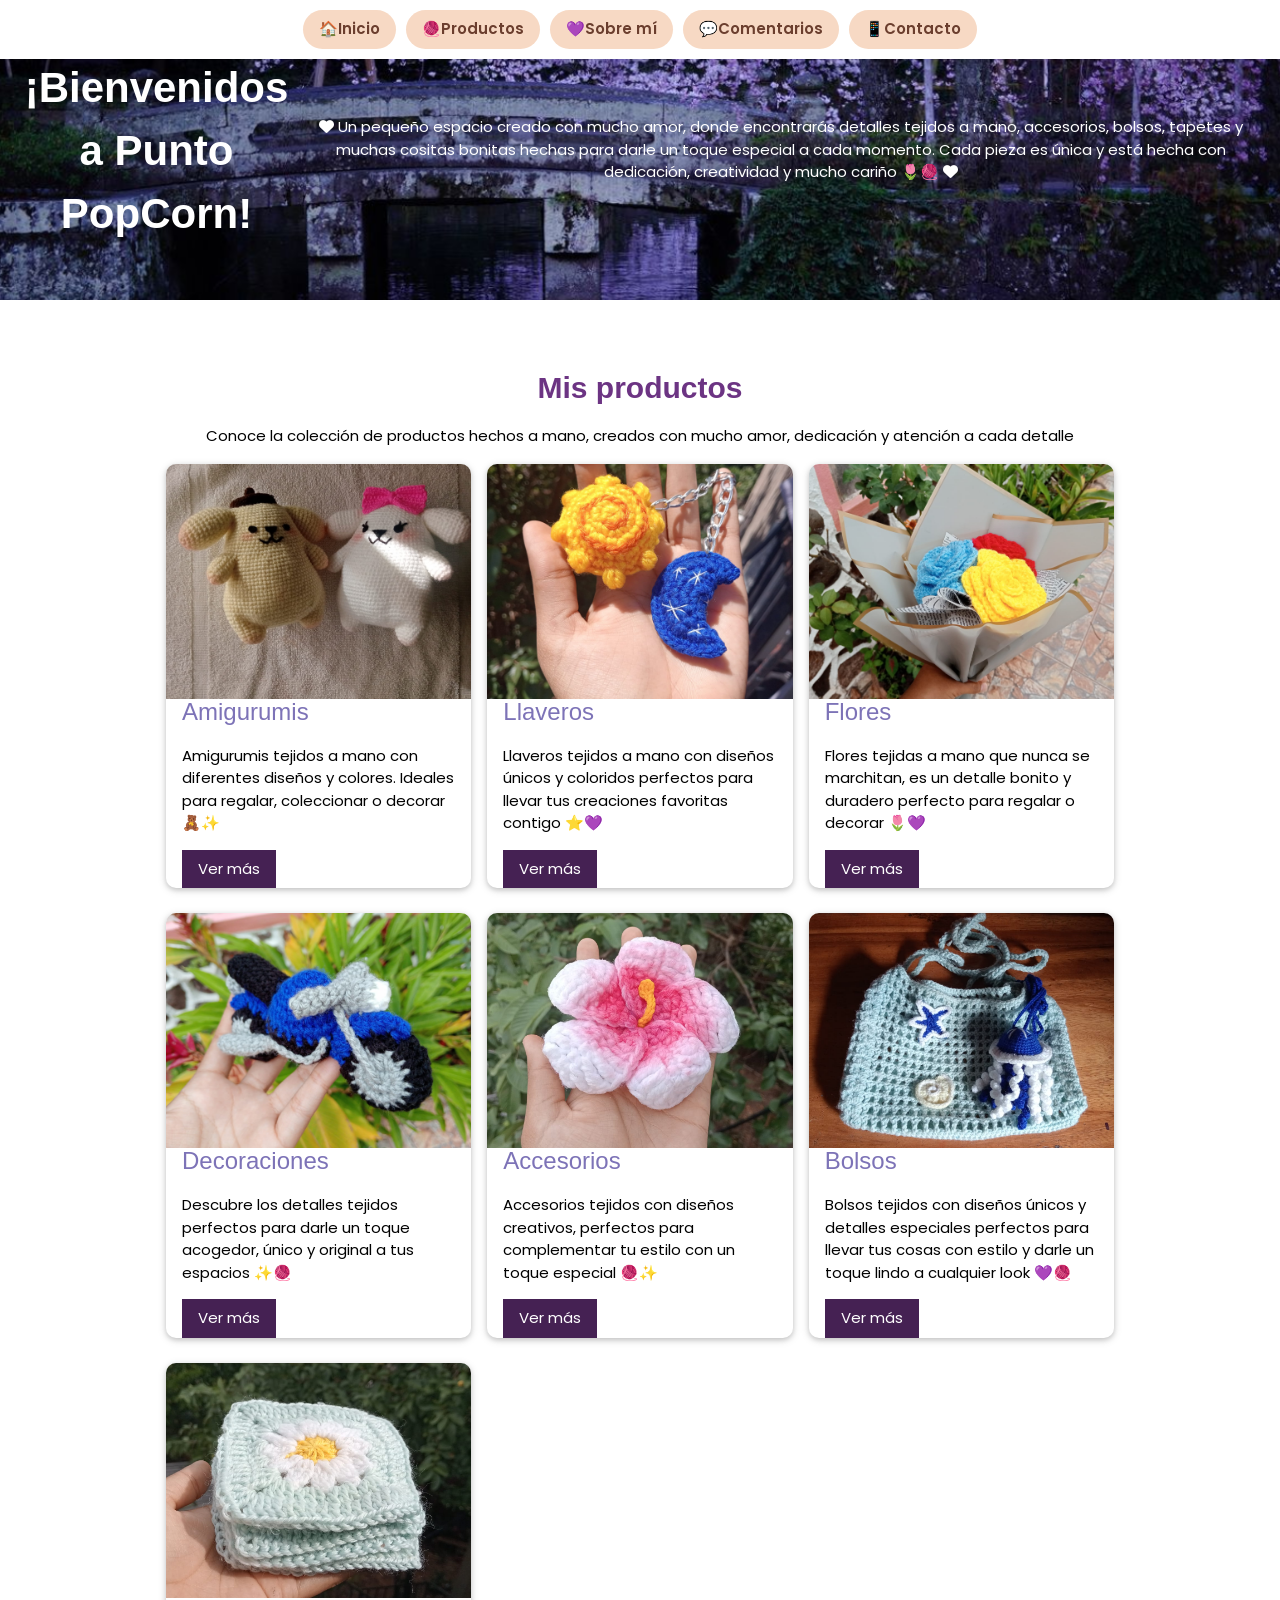
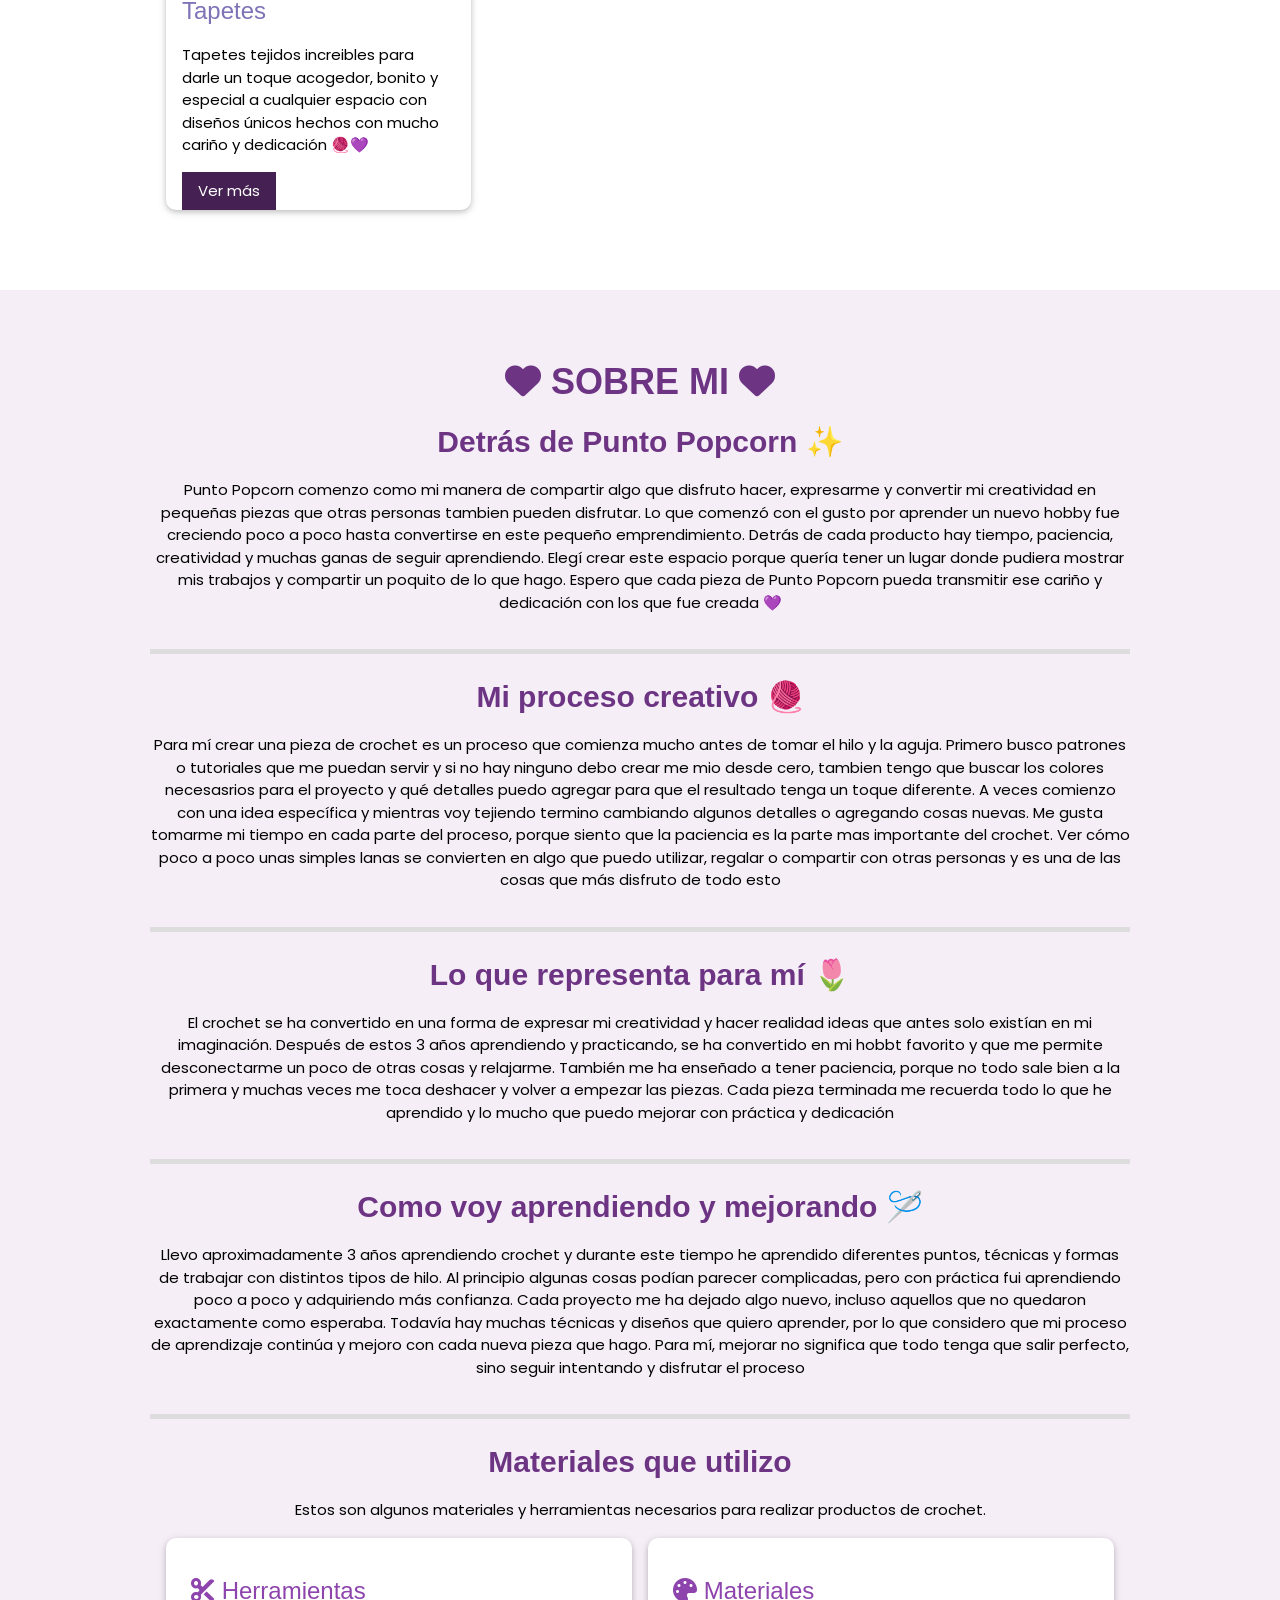
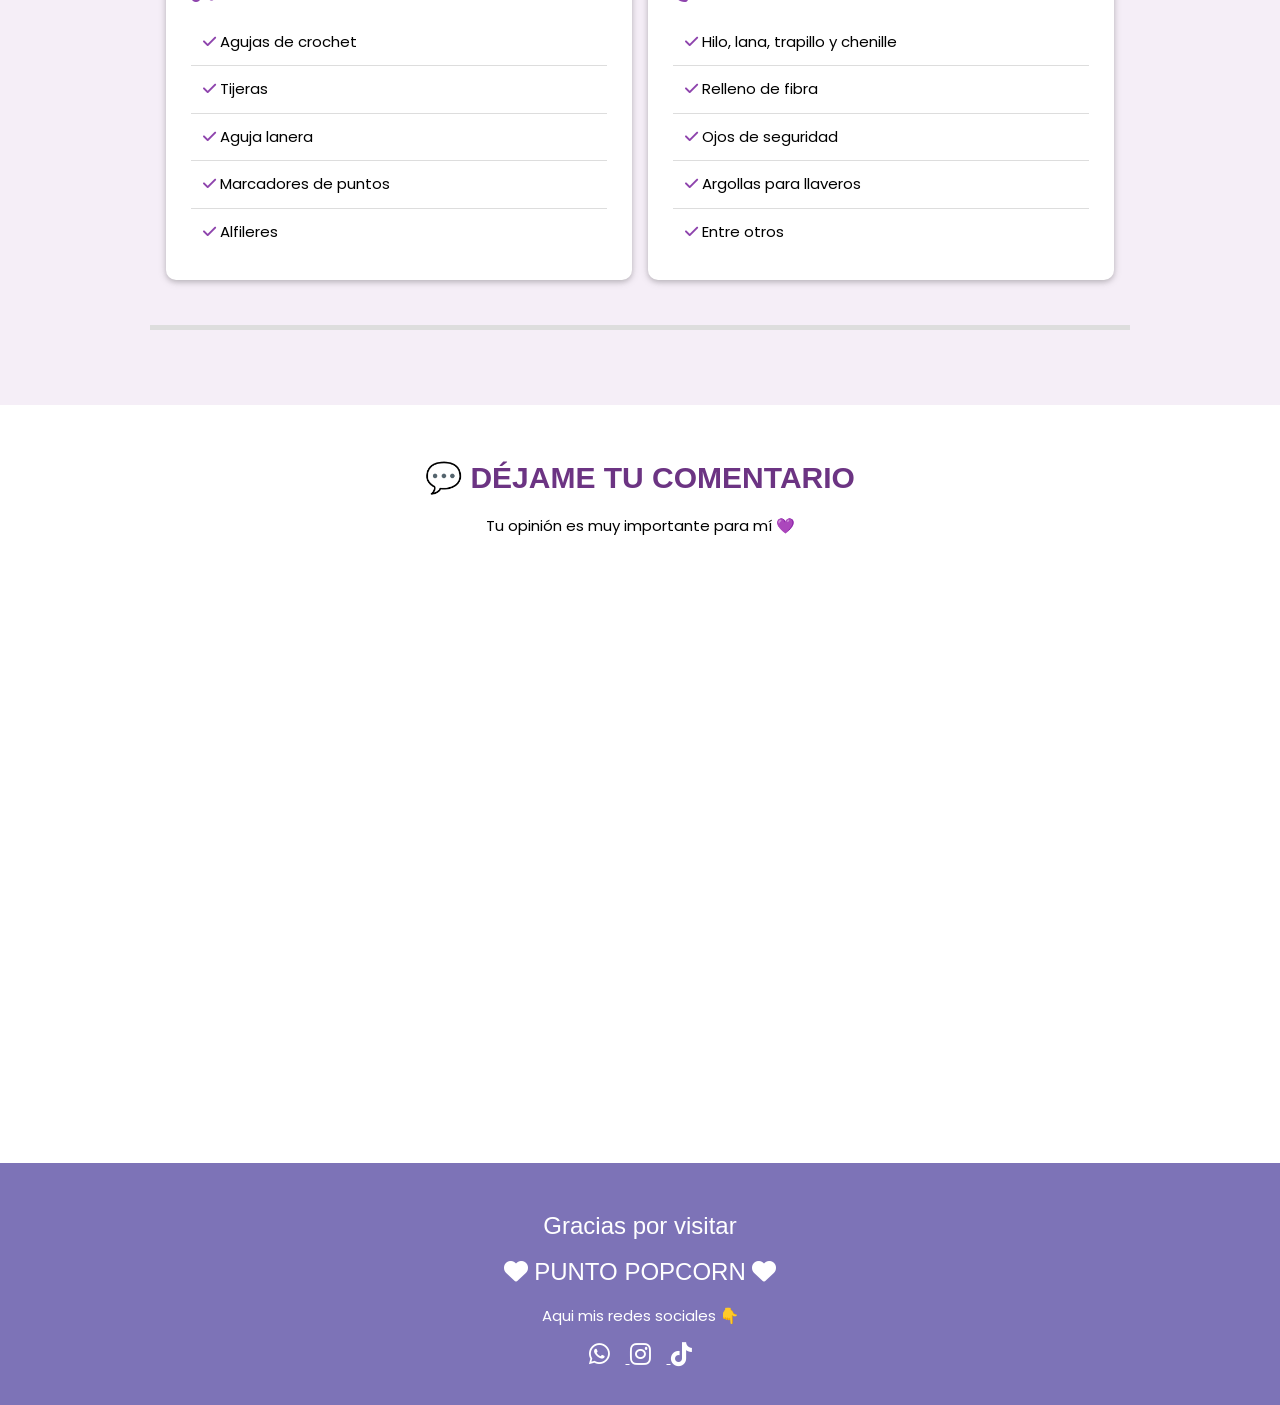
==== commit e46cf843: "Update index.html" ====
--- a/index.html
+++ b/index.html
@@ -51,19 +51,19 @@
     </a>
 
     <a href="#productos" class="w3-bar-item w3-button">
-        |🧶Productos
+        🧶Productos
     </a>
 
     <a href="#materiales" class="w3-bar-item w3-button">
-        |💜Sobre mí
+        💜Sobre mí
     </a>
 
     <a href="#comentarios" class="w3-bar-item w3-button">
-        |💬Comentarios
+        💬Comentarios
     </a>
 
     <a href="#contacto" class="w3-bar-item w3-button">
-        |📱Contacto
+        📱Contacto
     </a>
 
 </nav>
--- a/style.css
+++ b/style.css
@@ -1,317 +1,304 @@
 /* ESTILOS GENERALES */
 
 body {
-font-family: 'Poppins', sans-serif;
-margin: 0;
+    font-family: 'Poppins', sans-serif;
+    margin: 0;
 }
 
 
 /* ENCABEZADO 
 
 .encabezado {
-   background-color: #c49ef5;
-   color: white;
-   padding: 35px;
+    background-color: #c49ef5;
+    color: white;
+    padding: 35px;
 }*/
 
 .encabezado {
-background-image: url("Imagenes/header3.png");
-background-size: cover;
-background-position: center;
-background-repeat: no-repeat;
-display: flex;
-justify-content: center;
-align-items: center;
-text-align: center;
-color: white;
+    background-image: url("Imagenes/header3.png");
+    background-size: cover;
+    background-position: center;
+    background-repeat: no-repeat;
+    display: flex;
+    justify-content: center;
+    align-items: center;
+    text-align: center;
+    color: white;
 }
 
 .encabezado h1 {
-font-size: 42px;
-font-weight: 700;
-color: white;
+    font-size: 42px;
+    font-weight: 700;
+    color: white;
 }
 
 
 /* MENÚ */
 
 .barra-navegacion {
-display: flex;
-justify-content: center;
-    flex-wrap: wrap;
+    position: fixed;
+    top: 0;
+    left: 0;
+
+    width: 100%;
+    z-index: 1000;
+
+    display: flex;
+    justify-content: center;
     align-items: center;
+
     flex-wrap: nowrap;
-gap: 10px;
-    padding: 15px;
+    gap: 10px;
+
+    padding: 10px 15px;
+
     background-color: white;
-    position: sticky;
-
-    position: fixed;
-top: 0;
-    left: 0;
-    width: 100%;
-
-z-index: 1000;
-
-    background-color: white;
-    padding: 10px 15px;
-
-box-shadow: 0 2px 8px rgba(0, 0, 0, 0.08);
+
+    box-shadow: 0 2px 8px rgba(0, 0, 0, 0.08);
 
     overflow-x: auto;
-}
+    scrollbar-width: none;
+}
+
+/* Ocultar barra de desplazamiento */
+
+.barra-navegacion::-webkit-scrollbar {
+    display: none;
+}
+
+
+/* BOTONES DEL MENÚ */
 
 .barra-navegacion a {
     flex-shrink: 0;
 
-text-decoration: none;
-
-color: #6b3e2e;
-background-color: #f7d9c4;
-
-padding: 10px 18px;
-
-border-radius: 20px;
-
-font-weight: 600;
-
-transition: 0.3s;
-}
+    text-decoration: none;
+
+    color: #6b3e2e;
+    background-color: #f7d9c4;
+
+    padding: 10px 18px;
+
+    border-radius: 20px;
+
+    font-weight: 600;
+
+    transition: 0.3s;
+}
+
+
+/* AL PASAR EL MOUSE */
 
 .barra-navegacion a:hover {
-background-color: #e9b89f;
-color: #6b3e2e;
-
-transform: translateY(-2px);
+    background-color: #e9b89f;
+    color: #6b3e2e;
+
+    transform: translateY(-2px);
 }
 
 
 /* BOTONES */
 
 .boton {
-background-color: rgb(69, 33, 83);
-color: white;
+    background-color: rgb(69, 33, 83);
+    color: white;
 }
 
 .boton:hover {
-background-color: rgb(39, 19, 48);
+    background-color: rgb(39, 19, 48);
 }
 
 
 /* SECCIONES */
 
 .seccion {
-padding: 55px 20px;
+    padding: 55px 20px;
 }
 
 
 /* TITULOS */
 
 .titulo {
-color: #6c3483;
-font-weight: 700;
+    color: #6c3483;
+    font-weight: 700;
 }
 
 
 /* TARJETAS */
 
 .tarjeta {
-background-color: white;
-margin-bottom: 25px;
-border-radius: 10px;
-overflow: hidden;
+    background-color: white;
+    margin-bottom: 25px;
+    border-radius: 10px;
+    overflow: hidden;
 }
 
 .tarjeta h3 {
-color: #7D73B7;
+    color: #7D73B7;
 }
 
 
 /* ESPACIO PARA LAS IMÁGENES */
 
 .espacio-imagen {
-height: 220px;
-display: flex;
-justify-content: center;
-align-items: center;
+    height: 220px;
+    display: flex;
+    justify-content: center;
+    align-items: center;
 }
 
 .imagen-producto {
-width: 100%;
-height: 250px;
-object-fit: cover;
+    width: 100%;
+    height: 250px;
+    object-fit: cover;
 }
 
 /* SECCIÓN DE MATERIALES */
 
 .materiales .w3-content {
-border-bottom: 5px solid #ddd;
-padding-bottom: 20px;
-margin-bottom: 20px;
+    border-bottom: 5px solid #ddd;
+    padding-bottom: 20px;
+    margin-bottom: 20px;
 }
 
 .materiales {
-background-color: #f5eef7;
+    background-color: #f5eef7;
 }
 
 .tarjeta-material {
-background-color: white;
-padding: 25px;
-margin-bottom: 25px;
-border-radius: 10px;
+    background-color: white;
+    padding: 25px;
+    margin-bottom: 25px;
+    border-radius: 10px;
 }
 
 .tarjeta-material h3 {
-color: #8e44ad;
+    color: #8e44ad;
 }
 
 .tarjeta-material li {
-padding: 12px;
+    padding: 12px;
 }
 
 .tarjeta-material i {
-color: #8e44ad;
+    color: #8e44ad;
 }
 
 /* SECCIÓN COMENTARIOS */
 
 .comentarios {
-padding: 40px 20px;
+    padding: 40px 20px;
 }
 
 .formulario-google {
-display: flex;
-justify-content: center;
-margin-top: 20px;
+    display: flex;
+    justify-content: center;
+    margin-top: 20px;
 }
 
 .formulario-google iframe {
-width: 100%;
-max-width: 640px;
-min-height: 565px;
-border: none;
-border-radius: 15px;
+    width: 100%;
+    max-width: 640px;
+    min-height: 565px;
+    border: none;
+    border-radius: 15px;
 }
 
 /* COMENTARIOS 
 
 .comentarios {
-   padding: 30px;
-   margin-top: 30px;
-   margin-bottom: 30px;
+    padding: 30px;
+    margin-top: 30px;
+    margin-bottom: 30px;
 }
 
 .comentarios input,
 .comentarios textarea {
-   border-radius: 10px;
+    border-radius: 10px;
 }
 
 .boton {
-   border-radius: 10px;
+    border-radius: 10px;
 } */
 
 /* PIE DE PÁGINA */
 
 .pie-pagina {
-background-color: #7D73B7;
-color: white;
-
-text-align: center;
-
-padding: 35px;
+    background-color: #7D73B7;
+    color: white;
+
+    text-align: center;
+
+    padding: 35px;
 }
 
 /* RESPONSIVIDAD */
 
 @media screen and (max-width: 600px) {
 
-/* HEADER */
-.encabezado {
-min-height: 220px;
-padding: 80px 15px 25px;
-}
-
-.encabezado h1 {
-font-size: 22px;
-line-height: 1.2;
-margin: 0;
-}
+    /* HEADER */
+    .encabezado {
+        min-height: 220px;
+        padding: 80px 15px 25px;
+    }
+
+    .encabezado h1 {
+        font-size: 22px;
+        line-height: 1.2;
+        margin: 0;
+    }
 
 
 /* MENÚ EN CELULAR */
 
-.menu.barra-navegacion {
-display: flex !important;
-flex-wrap: wrap !important;
-width: 100% !important;
-overflow: hidden !important;
-}
-
-.menu.barra-navegacion a {
-float: none !important;
-display: flex !important;
-justify-content: center;
-align-items: center;
-
-box-sizing: border-box !important;
-margin: 0 !important;
-
-font-size: 11px !important;
-padding: 9px 2px !important;
-line-height: 1.2;
-
-white-space: nowrap;
-}
-
-/* PRIMERA FILA */
-.menu.barra-navegacion a:nth-child(1),
-.menu.barra-navegacion a:nth-child(2),
-.menu.barra-navegacion a:nth-child(3) {
-width: 33.3333% !important;
-}
-
-/* SEGUNDA FILA */
-.menu.barra-navegacion a:nth-child(4) {
-width: 66.6666% !important;
-}
-
-.menu.barra-navegacion a:nth-child(5) {
-width: 33.3333% !important;
-}
-
-
-/* SECCIONES */
-.seccion {
-padding: 40px 15px;
-}
-
-
-/* TÍTULOS */
-.titulo {
-font-size: 25px;
-}
-
-
-/* IMÁGENES */
-
-.espacio-imagen p {
-width: 100%;
-height: 100%;
-margin: 0;
-padding: 0;
-}
-
-.imagen-producto {
-display: block;
-width: 100%;
-height: 220px;
-object-fit: cover;
-}
-
-/* PIE DE PÁGINA */
-.pie-pagina {
-padding: 25px 15px;
-}
+.barra-navegacion {
+    justify-content: flex-start;
+    flex-wrap: nowrap;
+    gap: 7px;
+    padding: 8px 10px;
+    overflow-x: auto;
+}
+
+.barra-navegacion a {
+    flex-shrink: 0;
+    padding: 8px 12px;
+    font-size: 12px;
+    border-radius: 18px;
+    white-space: nowrap;
+}
+
+    /* SECCIONES */
+    .seccion {
+        padding: 40px 15px;
+    }
+
+
+    /* TÍTULOS */
+    .titulo {
+        font-size: 25px;
+    }
+
+
+    /* IMÁGENES */
+
+    .espacio-imagen p {
+        width: 100%;
+        height: 100%;
+        margin: 0;
+        padding: 0;
+    }
+
+    .imagen-producto {
+        display: block;
+        width: 100%;
+        height: 220px;
+        object-fit: cover;
+    }
+
+    /* PIE DE PÁGINA */
+    .pie-pagina {
+        padding: 25px 15px;
+    }
 }
 
 
@@ -319,8 +306,8 @@
 
 @media screen and (min-width: 601px) {
 
-.encabezado {
-min-height: 300px;
-}
-
-}
+    .encabezado {
+        min-height: 300px;
+    }
+
+}
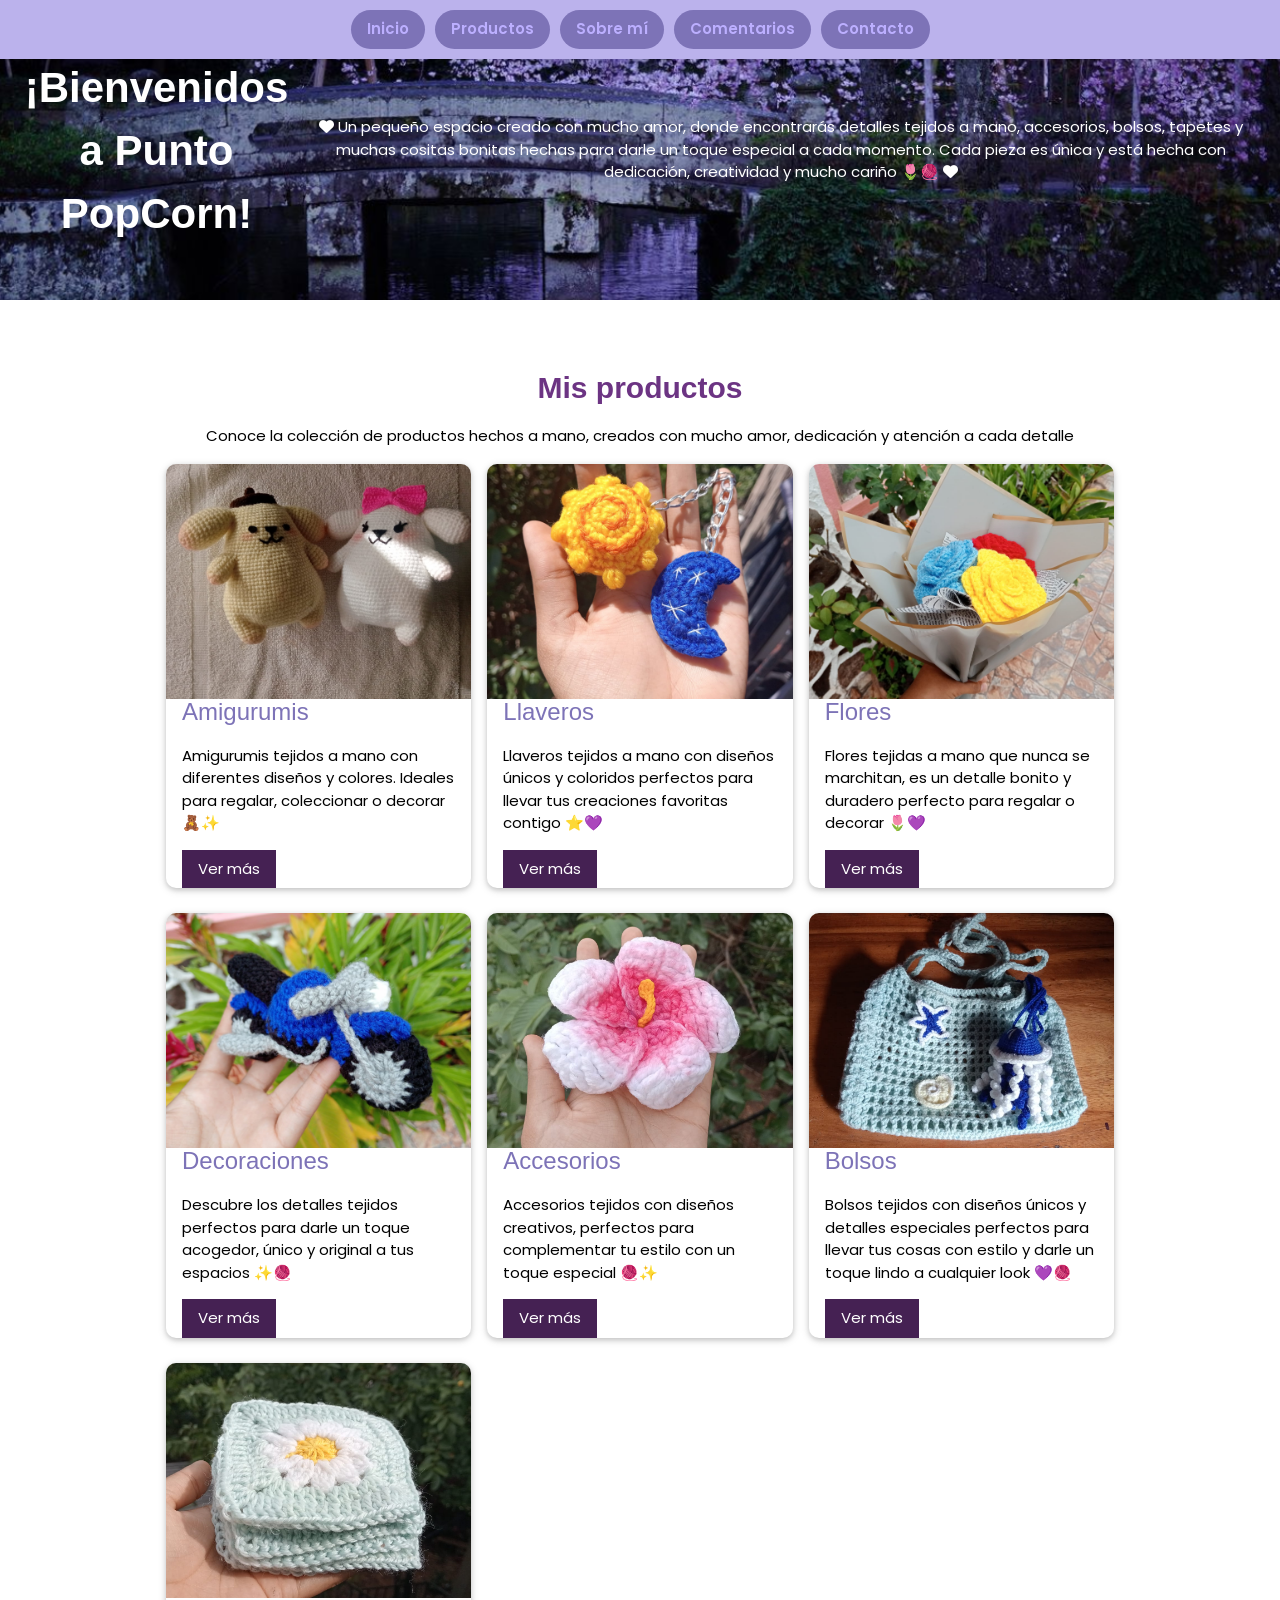
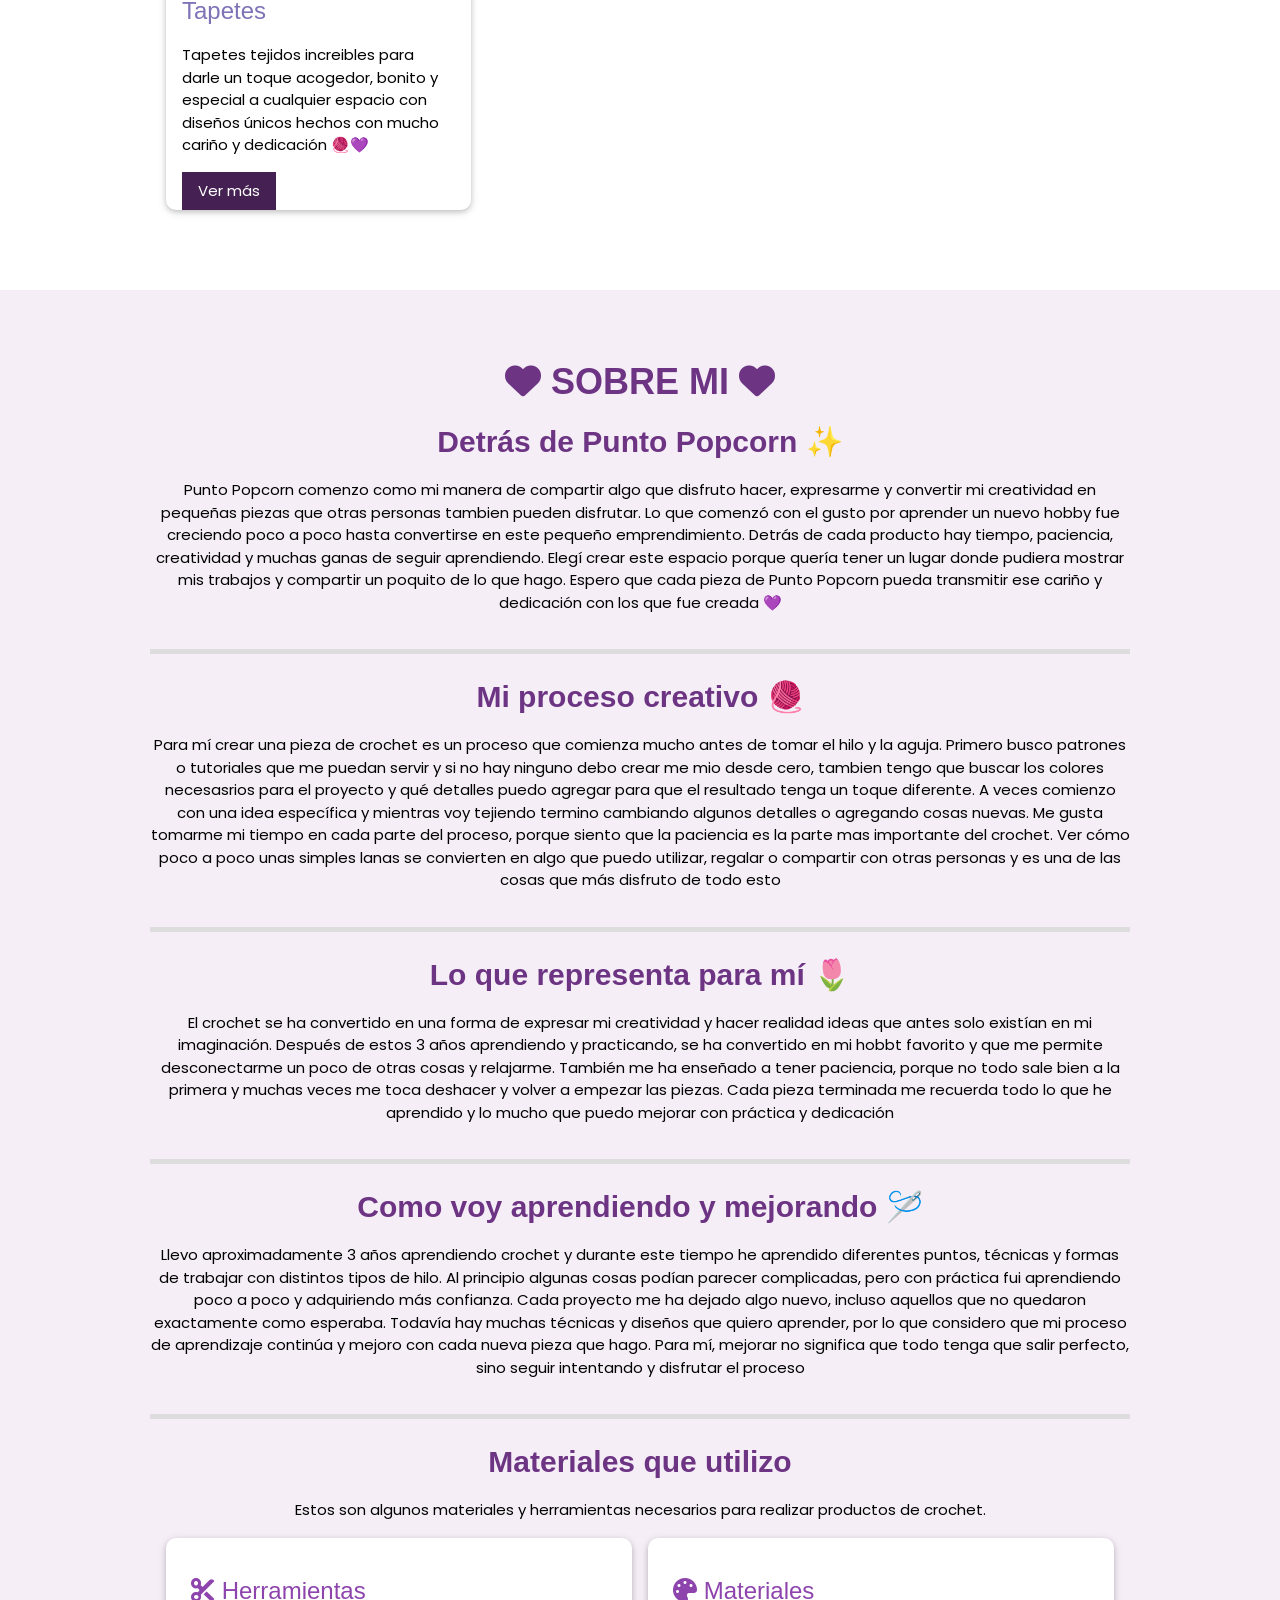
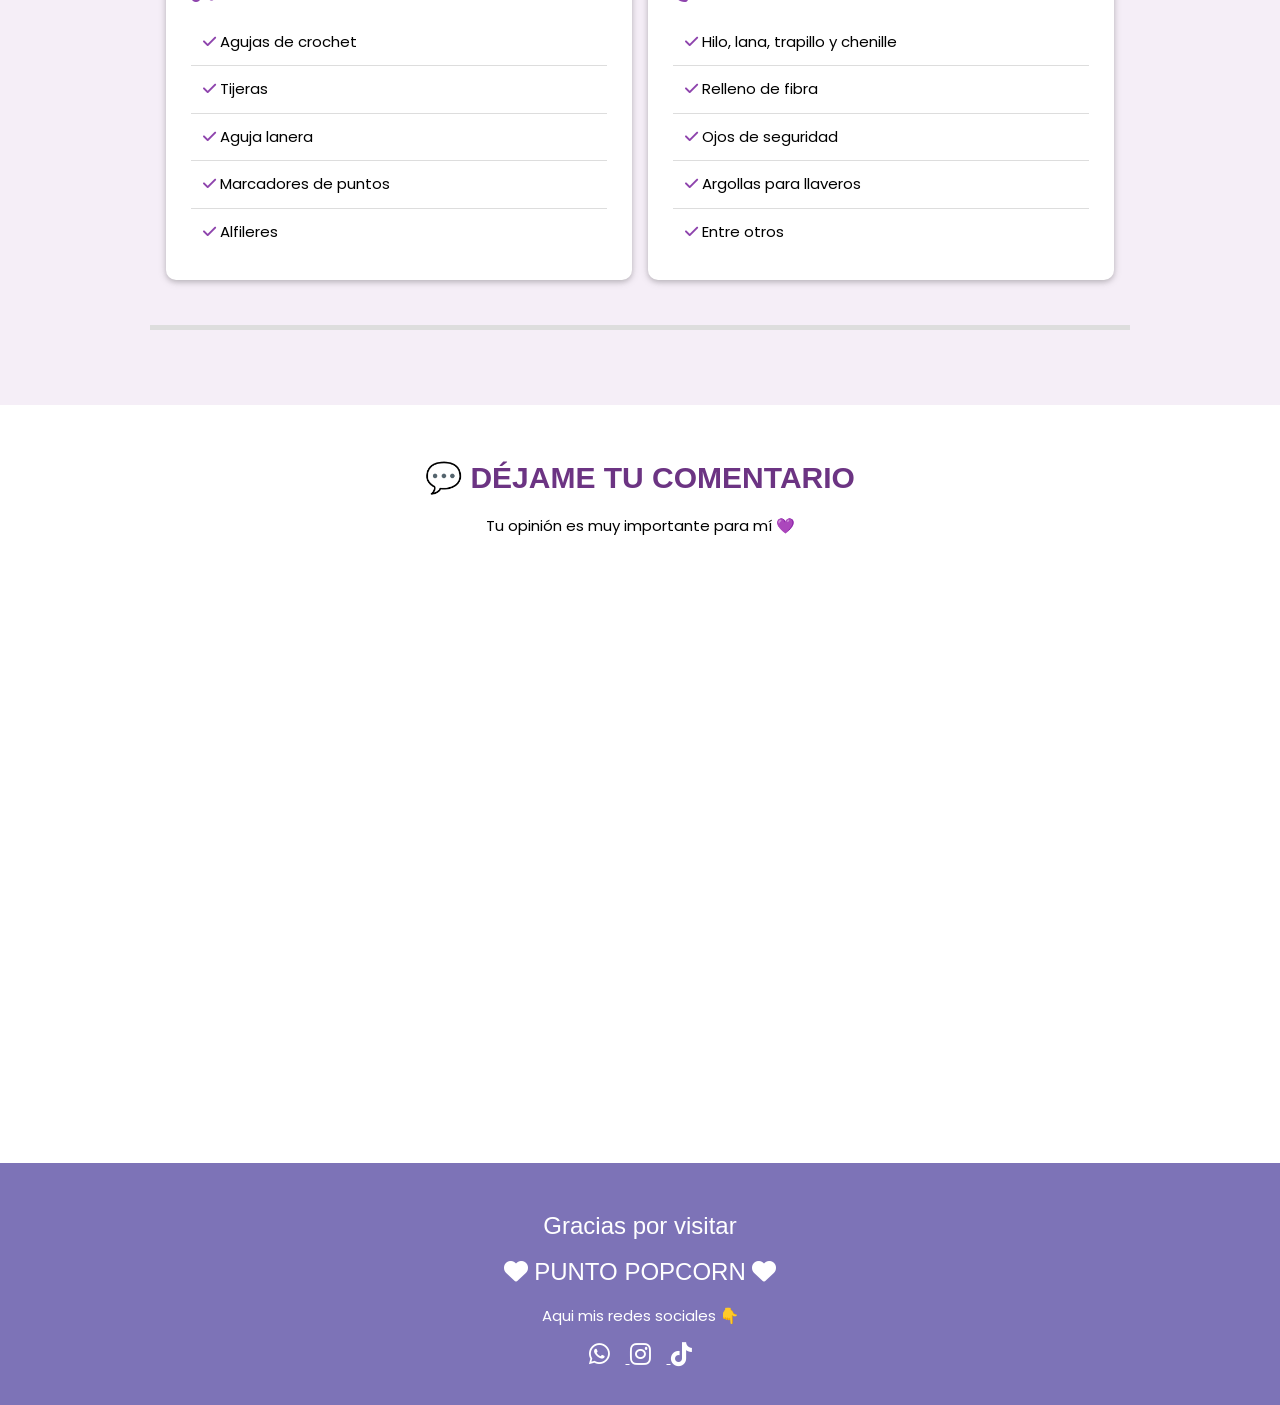
==== commit 2813afa1: "Fix HTML encoding issues in index.html" ====
--- a/index.html
+++ b/index.html
@@ -47,23 +47,23 @@
    <nav class="w3-bar menu barra-navegacion">
 
     <a href="#inicio" class="w3-bar-item w3-button">
-        🏠Inicio
+        Inicio
     </a>
 
     <a href="#productos" class="w3-bar-item w3-button">
-        🧶Productos
+        Productos
     </a>
 
     <a href="#materiales" class="w3-bar-item w3-button">
-        💜Sobre mí
+        Sobre mí
     </a>
 
     <a href="#comentarios" class="w3-bar-item w3-button">
-        💬Comentarios
+        Comentarios
     </a>
 
     <a href="#contacto" class="w3-bar-item w3-button">
-        📱Contacto
+        Contacto
     </a>
 
 </nav>
--- a/style.css
+++ b/style.css
@@ -5,14 +5,6 @@
     margin: 0;
 }
 
-
-/* ENCABEZADO 
-
-.encabezado {
-    background-color: #c49ef5;
-    color: white;
-    padding: 35px;
-}*/
 
 .encabezado {
     background-image: url("Imagenes/header3.png");
@@ -52,7 +44,7 @@
 
     padding: 10px 15px;
 
-    background-color: white;
+    background-color: #bbb2ec;
 
     box-shadow: 0 2px 8px rgba(0, 0, 0, 0.08);
 
@@ -74,8 +66,8 @@
 
     text-decoration: none;
 
-    color: #6b3e2e;
-    background-color: #f7d9c4;
+    color: #bcafff;
+    background-color: #7D73B7;
 
     padding: 10px 18px;
 
@@ -90,8 +82,8 @@
 /* AL PASAR EL MOUSE */
 
 .barra-navegacion a:hover {
-    background-color: #e9b89f;
-    color: #6b3e2e;
+    background-color: #9a8fd1;
+    color: #625a91;
 
     transform: translateY(-2px);
 }
@@ -204,22 +196,6 @@
     border-radius: 15px;
 }
 
-/* COMENTARIOS 
-
-.comentarios {
-    padding: 30px;
-    margin-top: 30px;
-    margin-bottom: 30px;
-}
-
-.comentarios input,
-.comentarios textarea {
-    border-radius: 10px;
-}
-
-.boton {
-    border-radius: 10px;
-} */
 
 /* PIE DE PÁGINA */
 
